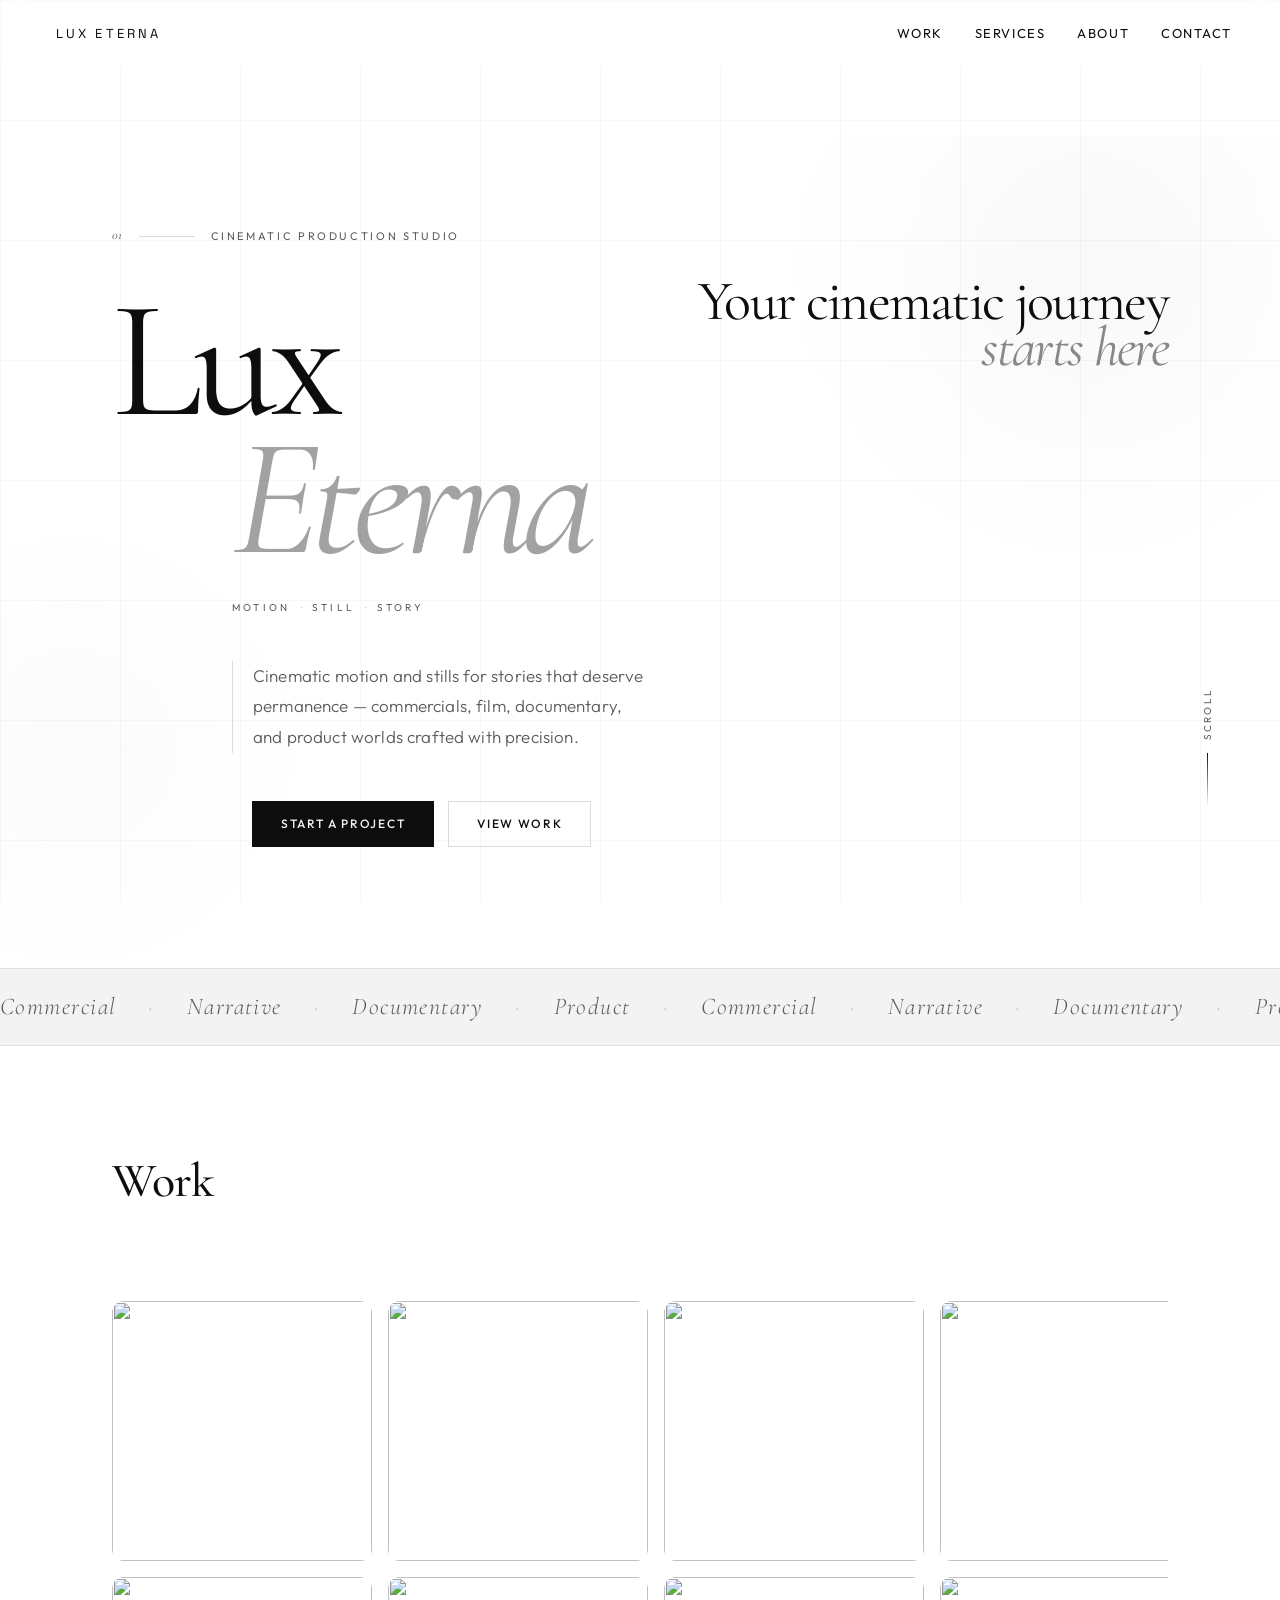
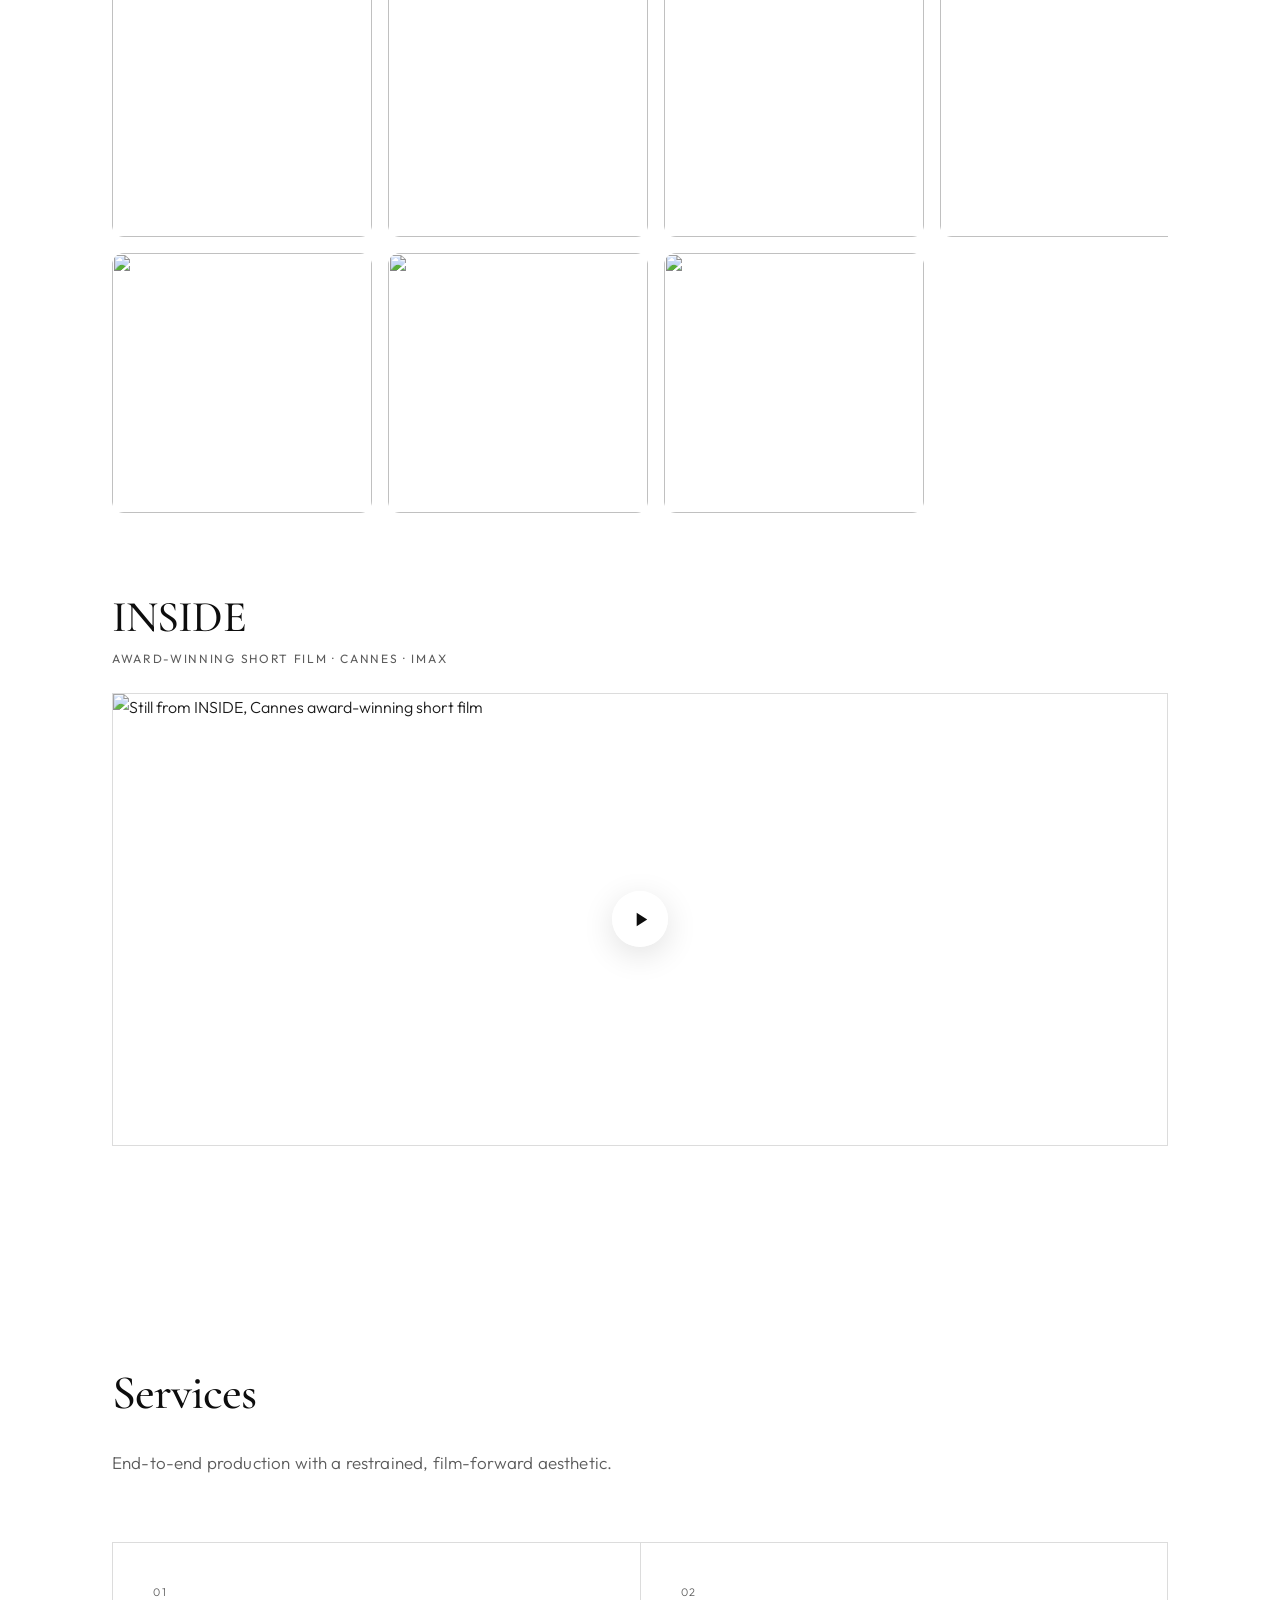
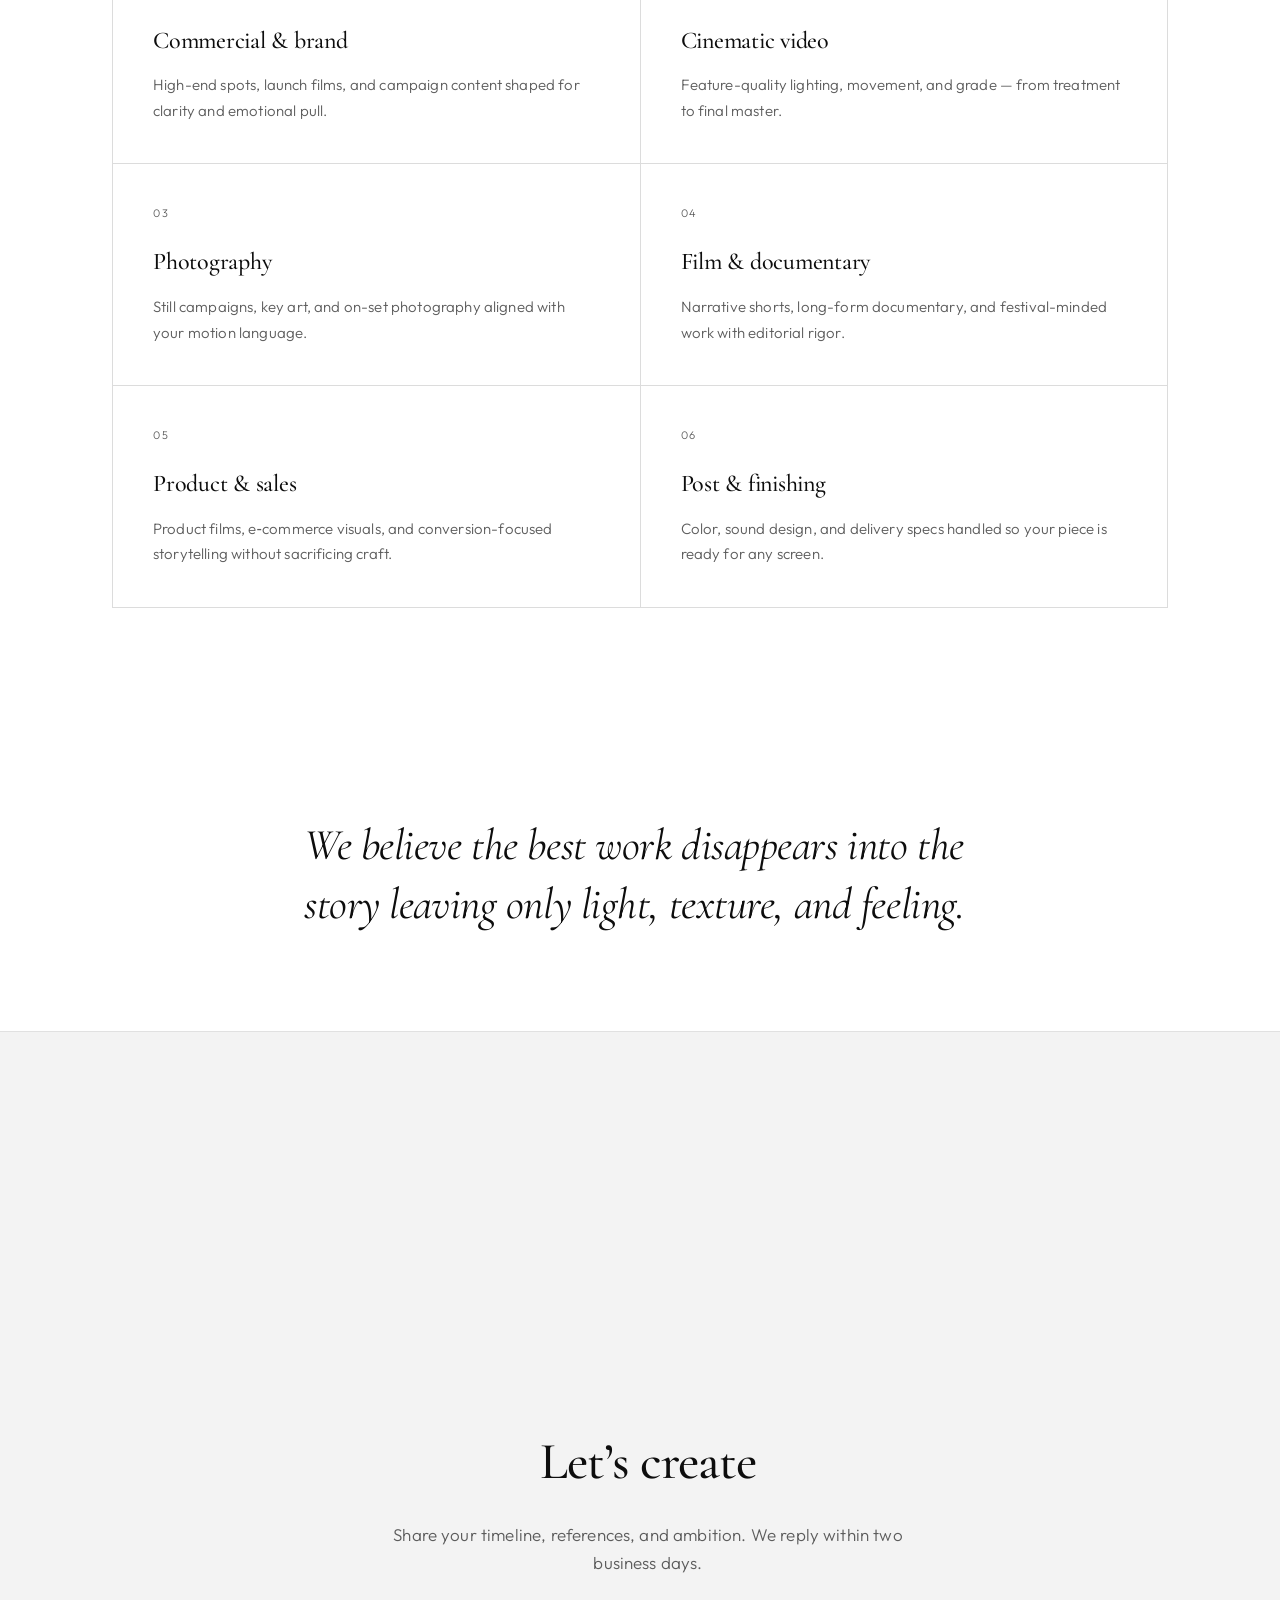
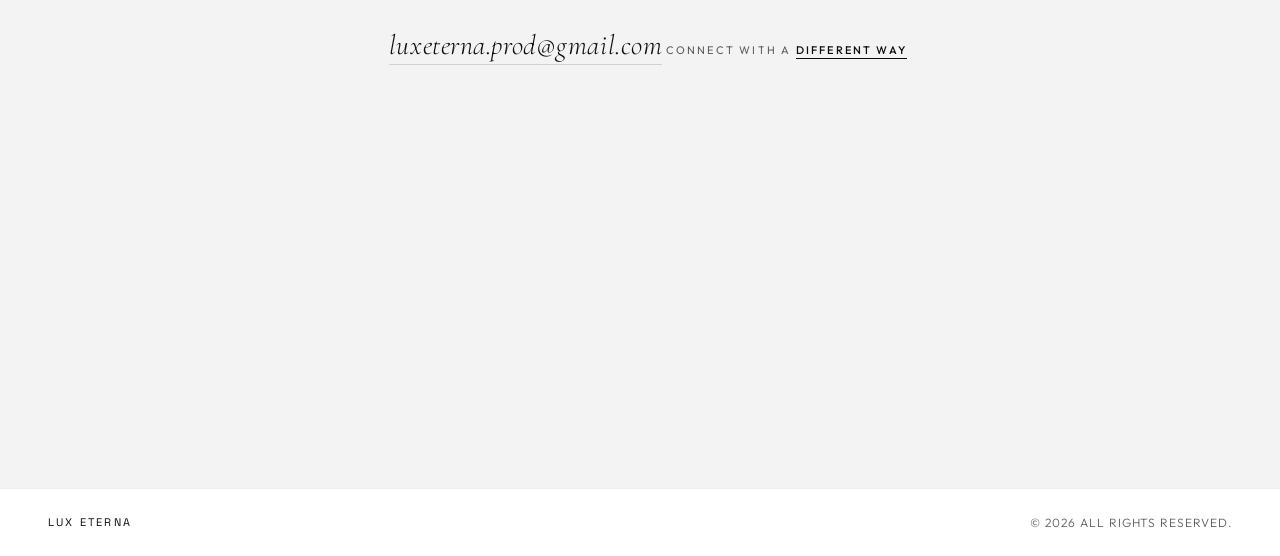
==== index.html @ f6c76238 "Update gallery: added horizontal slider, include all local stills, autoscroll and lightbox; update I" ====
<!DOCTYPE html>
<html lang="en">
  <head>
    <meta charset="UTF-8" />
    <meta name="viewport" content="width=device-width, initial-scale=1.0" />
    <title>Lux Eterna — Cinematic Production</title>
    <meta
      name="description"
      content="Lux Eterna — professional cinematic video and photography for commercials, film, documentary, and brands."
    />
    <!-- Favicon and social preview -->
    <link rel="icon" href="./assets/favicon-LE.png" type="image/png" />
    <link rel="apple-touch-icon" href="./assets/favicon-LE.png" />
    <meta property="og:image" content="https://luxeternastudio.com/assets/og-share.png" />
    <meta name="twitter:card" content="summary_large_image" />
    <meta name="twitter:image" content="https://luxeternastudio.com/assets/og-share.png" />
    <link rel="preconnect" href="https://fonts.googleapis.com" />
    <link rel="preconnect" href="https://fonts.gstatic.com" crossorigin />
    <link
      href="https://fonts.googleapis.com/css2?family=Cormorant+Garamond:ital,wght@0,400;0,500;0,600;1,400&family=Outfit:wght@300;400;500&family=Space+Grotesk:wght@300;400;500&display=swap"
      rel="stylesheet"
    />
    <link rel="stylesheet" href="styles.css" />
  </head>
  <body>
    <div class="bg-grid"></div>
    <header class="site-header">
      <a href="index.html" class="logo">Lux Eterna</a>
      <nav class="nav" aria-label="Primary">
        <a href="#work">Work</a>
        <a href="#services">Services</a>
        <a href="about.html">About</a>
        <a href="contact.html">Contact</a>
      </nav>
      <button
        type="button"
        class="nav-toggle"
        aria-expanded="false"
        aria-controls="mobile-nav"
        aria-label="Open menu"
      >
        <span></span>
        <span></span>
      </button>
    </header>

    <div class="mobile-nav" id="mobile-nav" hidden>
      <a href="#work">Work</a>
      <a href="#services">Services</a>
      <a href="contact.html">Contact</a>
    </div>

    <main>
      <section class="hero">
        <div class="hero-bg" aria-hidden="true">
          <div class="hero-glow hero-glow--one"></div>
          <div class="hero-glow hero-glow--two"></div>
          <div class="hero-grid"></div>
        </div>

        <div class="hero-inner">
          <div class="hero-meta reveal">
            <span class="hero-index" aria-hidden="true">01</span>
            <span class="hero-eyebrow-line" aria-hidden="true"></span>
            <p class="hero-eyebrow">Cinematic production studio</p>
          </div>

          <h1 class="hero-title reveal reveal-delay-1">
            <span class="hero-title-line">Lux</span>
            <span class="hero-title-line hero-title-accent">Eterna</span>
          </h1>

          <div class="hero-subtitle reveal reveal-delay-1" aria-hidden="true">
            <span class="hero-sub-line">Your cinematic journey</span>
            <span class="hero-sub-line hero-sub-accent">starts here</span>
          </div>

          <p class="hero-tagline reveal reveal-delay-2" aria-hidden="true">
            <span>Motion</span>
            <span class="hero-tagline-dot">·</span>
            <span>Still</span>
            <span class="hero-tagline-dot">·</span>
            <span>Story</span>
          </p>

          <p class="hero-lede reveal reveal-delay-2">
            Cinematic motion and stills for stories that deserve permanence —
            commercials, film, documentary, and product worlds crafted with
            precision.
          </p>

          <div class="hero-actions reveal reveal-delay-3">
            <a href="#contact" class="btn btn-primary">Start a project</a>
            <a href="#work" class="btn btn-ghost">View work</a>
          </div>

          <a href="#work" class="hero-scroll reveal reveal-delay-3" aria-label="Scroll to work">
            <span class="hero-scroll-text">Scroll</span>
            <span class="hero-scroll-line" aria-hidden="true"></span>
          </a>
        </div>
      </section>

      <section class="marquee" aria-hidden="true">
        <div class="marquee-inner">
          <span>Commercial</span>
          <span class="dot">·</span>
          <span>Narrative</span>
          <span class="dot">·</span>
          <span>Documentary</span>
          <span class="dot">·</span>
          <span>Product</span>
          <span class="dot">·</span>
          <span>Commercial</span>
          <span class="dot">·</span>
          <span>Narrative</span>
          <span class="dot">·</span>
          <span>Documentary</span>
          <span class="dot">·</span>
          <span>Product</span>
        </div>
      </section>

      <section class="work" id="work" aria-labelledby="work-heading">
        <div class="work-inner">
          <header class="section-head reveal">
            <h2 id="work-heading">Work</h2>
          </header>

          <!-- Horizontal slider: split images into two distinct panels and add click-to-enlarge modal -->
          <style>
            /* Slider window (horizontal scroll + snap) */
            .slider-window {
              overflow-x: auto;
              overflow-y: hidden;
              -webkit-overflow-scrolling: touch;
              display: flex;
              gap: 32px;
              padding: 32px 16px;
              scroll-snap-type: x mandatory;
            }
            .slider-window::-webkit-scrollbar { height: 10px; display: none; }

            /* Individual slide (holds a full collage grid) */
            .slide {
              flex: 0 0 85vw;
              min-width: 85vw;
              scroll-snap-align: start;
              background: transparent;
            }
            @media (min-width: 600px) { .slide { min-width: 600px; } }
            @media (min-width: 1024px) { .slide { min-width: 800px; } }

            /* Work grid inside each slide */
            .work-grid {
              display: grid;
              grid-template-columns: repeat(2, 1fr);
              gap: 16px;
              width: 100%;
            }
            @media (min-width: 640px) { .work-grid { grid-template-columns: repeat(3, 1fr); } }
            @media (min-width: 1024px) { .work-grid { grid-template-columns: repeat(4, 1fr); } }
            .work-grid .tile { overflow: hidden; border-radius: 12px; height: 200px; }
            @media (min-width: 640px) { .work-grid .tile { height: 220px; } }
            @media (min-width: 1024px) { .work-grid .tile { height: 260px; } }
            .work-grid img { width: 100%; height: 100%; object-fit: cover; display: block; cursor: zoom-in; transition: opacity 160ms ease; }
            .work-grid img.enlargeable { cursor: pointer; }
            .work-grid .panorama { grid-column: 1 / -1; height: 320px; }
            @media (min-width: 1024px) { .work-grid .panorama { height: 420px; } }

            /* Modal styles */
            .image-modal { position: fixed; inset: 0; display: none; align-items: center; justify-content: center; background: rgba(0,0,0,0.8); z-index: 9999; padding: 24px; }
            .image-modal.open { display: flex; }
            .image-modal .modal-inner { position: relative; max-width: 1024px; max-height: 90vh; }
            .image-modal img { max-width: 100%; max-height: 85vh; border-radius: 10px; object-fit: contain; display: block; }
            .image-modal .close-btn { position: absolute; top: 8px; right: 8px; background: rgba(0,0,0,0.6); color: #fff; width: 40px; height: 40px; border-radius: 999px; display: flex; align-items: center; justify-content: center; font-size: 20px; border: none; cursor: pointer; }
          </style>

          <section aria-labelledby="work-heading" style="padding:0 0 48px 0;">
            <div style="width:100%;overflow:hidden;">
              <div class="slider-window" role="list">
                <!-- Slide 1: images index 0-3 -->
                <div class="slide" role="group" aria-label="Gallery panel 1">
                  <div class="work-grid" role="list">
                    <div class="tile" role="listitem"><img data-src="./images/stills/A7305995.jpg" src="./images/stills/A7305995.jpg" alt="Portrait" class="enlargeable" /></div>
                    <div class="tile" role="listitem"><img data-src="./images/stills/A7306150.jpg" src="./images/stills/A7306150.jpg" alt="Wave" class="enlargeable" /></div>
                    <div class="tile" role="listitem"><img data-src="./images/stills/A7306302.jpg" src="./images/stills/A7306302.jpg" alt="Ocean wide" class="enlargeable" /></div>
                    <div class="tile" role="listitem"><img data-src="./images/stills/A7308436.jpg" src="./images/stills/A7308436.jpg" alt="Texture" class="enlargeable" /></div>
                  </div>
                </div>

                <!-- Slide 2: images index 4-8 -->
                <div class="slide" role="group" aria-label="Gallery panel 2">
                  <div class="work-grid" role="list">
                    <div class="tile" role="listitem"><img data-src="./images/stills/A7308480.jpg" src="./images/stills/A7308480.jpg" alt="Wedding vert 1" class="enlargeable" /></div>
                    <div class="tile" role="listitem"><img data-src="./images/stills/A7400844.jpg" src="./images/stills/A7400844.jpg" alt="Wedding vert 2" class="enlargeable" /></div>
                    <div class="tile" role="listitem"><img data-src="./images/stills/A7402945.jpg" src="./images/stills/A7402945.jpg" alt="Detail shot" class="enlargeable" /></div>
                    <div class="tile" role="listitem"><img data-src="./images/stills/A7404555.jpg" src="./images/stills/A7404555.jpg" alt="Couple on stairs" class="enlargeable" /></div>

                    <div class="panorama" role="listitem"><img data-src="./images/stills/A7404572.jpg" src="./images/stills/A7404572.jpg" alt="Panorama" class="enlargeable" /></div>
                  </div>
                </div>
              </div>
            </div>
          </section>

          <!-- Image lightbox modal (vanilla JS) -->
          <div id="image-modal" class="image-modal" aria-hidden="true">
            <div class="modal-inner" role="document">
              <button class="close-btn" aria-label="Close image" id="image-modal-close">✕</button>
              <img id="image-modal-img" src="" alt="Enlarged view" />
            </div>
          </div>

          <script>
            (function () {
              const modal = document.getElementById('image-modal');
              const modalImg = document.getElementById('image-modal-img');
              const closeBtn = document.getElementById('image-modal-close');
              function openModal(src, alt) {
                modalImg.src = src;
                modalImg.alt = alt || '';
                modal.classList.add('open');
                modal.setAttribute('aria-hidden', 'false');
              }
              function closeModal() {
                modal.classList.remove('open');
                modal.setAttribute('aria-hidden', 'true');
                modalImg.src = '';
              }
              document.querySelectorAll('.work-grid img.enlargeable').forEach(img => {
                img.addEventListener('click', (e) => {
                  openModal(img.dataset.src || img.src, img.alt);
                });
                img.style.cursor = 'pointer';
                img.addEventListener('mouseenter', () => img.style.opacity = '0.92');
                img.addEventListener('mouseleave', () => img.style.opacity = '1');
              });
              closeBtn.addEventListener('click', closeModal);
              modal.addEventListener('click', (e) => {
                if (e.target === modal) closeModal();
              });
              document.addEventListener('keydown', (e) => {
                if (e.key === 'Escape' && modal.classList.contains('open')) closeModal();
              });
            })();
          </script>

          <div class="work-solo reveal">
            <div class="work-solo-head">
              <h3 class="work-solo-title">INSIDE</h3>
              <p class="work-solo-tag">Award-winning short film · Cannes · IMAX</p>
            </div>
            <div
              class="work-inline-video work-card work-card--solo"
              data-youtube-id="2YVoaMVnHuo"
              data-youtube-start="1"
            >
              <div class="work-video-stage">
              <button
                type="button"
                class="work-video-poster"
                aria-label="Play INSIDE — Cannes award-winning short film"
              >
                <div class="work-thumb work-thumb--cinematic work-thumb--video">
                  <img
                    src="https://img.youtube.com/vi/2YVoaMVnHuo/maxresdefault.jpg"
                    alt="Still from INSIDE, Cannes award-winning short film"
                    width="1280"
                    height="720"
                    loading="lazy"
                  />
                  <span class="work-play" aria-hidden="true"></span>
                </div>
              </button>
              <div class="work-video-embed" hidden>
                <iframe
                  title="INSIDE — Cannes award-winning short film"
                  width="1280"
                  height="720"
                  allow="accelerometer; autoplay; clipboard-write; encrypted-media; gyroscope; picture-in-picture; web-share; fullscreen"
                  allowfullscreen
                ></iframe>
              </div>
              <button type="button" class="work-unmute" hidden aria-label="Enable sound">Enable sound</button>
              </div>
            </div>
            <!-- fallback link removed per request -->
          </div>
        </div>
      </section>

      <section class="services" id="services">
        <div class="section-head reveal">
          <h2>Services</h2>
          <p class="section-sub">
            End-to-end production with a restrained, film-forward aesthetic.
          </p>
        </div>
        <ul class="service-grid">
          <li class="service-card reveal">
            <span class="service-num">01</span>
            <h3>Commercial &amp; brand</h3>
            <p>
              High-end spots, launch films, and campaign content shaped for
              clarity and emotional pull.
            </p>
          </li>
          <li class="service-card reveal">
            <span class="service-num">02</span>
            <h3>Cinematic video</h3>
            <p>
              Feature-quality lighting, movement, and grade — from treatment to
              final master.
            </p>
          </li>
          <li class="service-card reveal">
            <span class="service-num">03</span>
            <h3>Photography</h3>
            <p>
              Still campaigns, key art, and on-set photography aligned with
              your motion language.
            </p>
          </li>
          <li class="service-card reveal">
            <span class="service-num">04</span>
            <h3>Film &amp; documentary</h3>
            <p>
              Narrative shorts, long-form documentary, and festival-minded work
              with editorial rigor.
            </p>
          </li>
          <li class="service-card reveal">
            <span class="service-num">05</span>
            <h3>Product &amp; sales</h3>
            <p>
              Product films, e‑commerce visuals, and conversion-focused
              storytelling without sacrificing craft.
            </p>
          </li>
          <li class="service-card reveal">
            <span class="service-num">06</span>
            <h3>Post &amp; finishing</h3>
            <p>
              Color, sound design, and delivery specs handled so your piece is
              ready for any screen.
            </p>
          </li>
        </ul>
      </section>

      <section class="statement reveal">
        <blockquote>
          <p>
            We believe the best work disappears into the story leaving only
            light, texture, and feeling.
          </p>
        </blockquote>
      </section>

      <section class="contact" id="contact">
        <div class="contact-hero hero">
          <div class="hero-bg" aria-hidden="true">
            <div class="hero-glow hero-glow--one"></div>
            <div class="hero-glow hero-glow--two"></div>
            <div class="hero-grid hero-grid--visible"></div>
          </div>
          <div class="contact-inner hero-inner reveal">
            <h2>Let’s create</h2>
            <p class="contact-copy">
              Share your timeline, references, and ambition. We reply within two
              business days.
            </p>
            <a href="mailto:luxeterna.prod@gmail.com" class="contact-email"
              >luxeterna.prod@gmail.com</a
            >
            <a href="contact.html" class="contact-alt">
              Connect with a <span class="contact-alt-highlight">different way</span>
            </a>
          </div>
        </div>
      </section>
    </main>

    <footer class="site-footer">
      <span class="footer-logo">Lux Eterna</span>
      <span class="footer-meta">© <span id="year"></span> All rights reserved.</span>
    </footer>

    <!-- Stills modal -->
    <div id="stills-modal" class="stills-modal" hidden role="dialog" aria-modal="true" aria-labelledby="stills-modal-title">
      <div class="stills-modal-backdrop" data-action="close"></div>
      <div class="stills-modal-content" role="document">
        <button class="stills-modal-close" aria-label="Close photo" data-action="close">&times;</button>
        <img id="stills-modal-img" src="" alt="" />
      </div>
    </div>

    <!-- Service detail modal -->
    <div id="service-modal" class="service-modal" hidden role="dialog" aria-modal="true" aria-labelledby="service-modal-title">
      <div class="service-modal-backdrop" data-action="close"></div>
      <div class="service-modal-content" role="document">
        <button class="service-modal-close" aria-label="Close" data-action="close">&times;</button>
        <header class="service-modal-head">
          <h3 id="service-modal-title"></h3>
        </header>
        <div id="service-modal-body" class="service-modal-body"></div>
      </div>
    </div>

    <script>
      // Build slides dynamically from existing work-grid images and autoscroll
      (function () {
        const slider = document.querySelector('.slider-window');
        if (!slider) return;

        // Use explicit image list from local folder (images/stills/)
        const images = [
          './images/stills/A7305995.jpg',
          './images/stills/A7306150.jpg',
          './images/stills/A7306302.jpg',
          './images/stills/A7308436.jpg',
          './images/stills/A7308480.jpg',
          './images/stills/A7400844.jpg',
          './images/stills/A7402945.jpg',
          './images/stills/A7404555.jpg',
          './images/stills/A7404572.jpg',
          './images/stills/A7404576.jpg',
          './images/stills/A7404643.jpg',
          './images/stills/A7404884.jpg',
          './images/stills/A7405069.jpg',
          './images/stills/A7405076.jpg',
          './images/stills/A7405223.jpg',
          './images/stills/A7405408.jpg',
          './images/stills/A7405533.jpg',
          './images/stills/A7405583.jpg',
          './images/stills/A7405601.jpg',
          './images/stills/A7405615.jpg',
          './images/stills/A7405629.jpg',
          './images/stills/A7405640.jpg',
          './images/stills/A7405684.jpg',
          './images/stills/A7405712.jpg',
          './images/stills/A7405717.jpg',
          './images/stills/A7406091.jpg',
          './images/stills/A7406212.jpg',
          './images/stills/A7406301.jpg',
          './images/stills/A7406696.jpg',
          './images/stills/A7407056.jpg',
          './images/stills/A7407113.jpg',
          './images/stills/A7407139.jpg',
          './images/stills/A7407153.jpg',
          './images/stills/A7407167.jpg',
          './images/stills/A7409413.jpg',
          './images/stills/A7V02106.jpg',
          './images/stills/A7V02121.jpg',
          './images/stills/A7V02125.jpg',
          './images/stills/A7V02136.jpg',
          './images/stills/A7V02192.jpg',
          './images/stills/A7V04088.jpg',
          './images/stills/A7V04367.jpg',
          './images/stills/A7V05084.jpg'
        ];
        if (images.length === 0) return;

        // Decide slides count (target ~6 items per slide, adjust to distribute evenly)
        let per = 6;
        let slidesCount = Math.max(1, Math.min(4, Math.ceil(images.length / per)));
        // Rebalance if last slide would be very small
        while (slidesCount > 1 && images.length / slidesCount < 3) slidesCount--;

        const base = Math.floor(images.length / slidesCount);
        let rem = images.length % slidesCount;
        let idx = 0;

        slider.innerHTML = '';

        for (let s = 0; s < slidesCount; s++) {
          const size = base + (rem > 0 ? 1 : 0);
          if (rem > 0) rem--;
          const slide = document.createElement('div');
          slide.className = 'slide';
          slide.setAttribute('role', 'group');
          slide.setAttribute('aria-label', `Gallery panel ${s + 1}`);

          const grid = document.createElement('div');
          grid.className = 'work-grid';
          grid.setAttribute('role', 'list');

          for (let i = 0; i < size && idx < images.length; i++, idx++) {
            const tile = document.createElement('div');
            tile.className = 'tile';
            tile.setAttribute('role', 'listitem');
            const img = document.createElement('img');
            img.src = images[idx];
            img.dataset.src = images[idx];
            img.alt = '';
            img.className = 'enlargeable';
            tile.appendChild(img);
            grid.appendChild(tile);
          }

          // If this slide has fewer items than a full grid, fill remaining tiles with repeats (to avoid empty gaps)
          const expected = Math.max(4, base + (rem > 0 ? 1 : 0));
          while (grid.children.length < expected && images.length > 0) {
            const fillerSrc = images[(idx) % images.length];
            const tile = document.createElement('div');
            tile.className = 'tile';
            tile.innerHTML = `<img src="${fillerSrc}" data-src="${fillerSrc}" alt="" class="enlargeable">`;
            grid.appendChild(tile);
            idx++;
          }

          slide.appendChild(grid);
          slider.appendChild(slide);
        }

        // Rewire modal behavior for newly created images
        const modal = document.getElementById('image-modal');
        const modalImg = document.getElementById('image-modal-img');
        const closeBtn = document.getElementById('image-modal-close');
        function openModal(src, alt) {
          modalImg.src = src;
          modalImg.alt = alt || '';
          modal.classList.add('open');
          modal.setAttribute('aria-hidden', 'false');
        }
        function closeModal() {
          modal.classList.remove('open');
          modal.setAttribute('aria-hidden', 'true');
          modalImg.src = '';
        }

        slider.querySelectorAll('img.enlargeable').forEach(img => {
          img.addEventListener('click', () => openModal(img.dataset.src || img.src, img.alt));
          img.style.cursor = 'pointer';
          img.addEventListener('mouseenter', () => img.style.opacity = '0.92');
          img.addEventListener('mouseleave', () => img.style.opacity = '1');
        });
        closeBtn.addEventListener('click', closeModal);
        modal.addEventListener('click', (e) => { if (e.target === modal) closeModal(); });
        document.addEventListener('keydown', (e) => { if (e.key === 'Escape' && modal.classList.contains('open')) closeModal(); });

        // Autoscroll logic
        let autoId = null;
        let isInteracting = false;
        const interval = 3000;
        function startAuto() {
          if (autoId) return;
          autoId = setInterval(() => {
            if (isInteracting) return;
            const slide = slider.querySelector('.slide');
            if (!slide) return;
            const step = slider.clientWidth;
            if (slider.scrollLeft + slider.clientWidth >= slider.scrollWidth - 10) {
              slider.scrollTo({ left: 0, behavior: 'smooth' });
            } else {
              slider.scrollBy({ left: step, behavior: 'smooth' });
            }
          }, interval);
        }
        function stopAuto() {
          if (autoId) { clearInterval(autoId); autoId = null; }
        }
        slider.addEventListener('pointerdown', () => { isInteracting = true; stopAuto(); });
        slider.addEventListener('pointerup', () => { isInteracting = false; startAuto(); });
        slider.addEventListener('mouseenter', () => { isInteracting = true; stopAuto(); });
        slider.addEventListener('mouseleave', () => { isInteracting = false; startAuto(); });
        slider.addEventListener('wheel', () => { isInteracting = true; stopAuto(); setTimeout(() => { isInteracting = false; startAuto(); }, 1500); });

        startAuto();
      })();
    </script>
    <script src="script.js"></script>
  </body>
</html>
---- styles.css ----
body {
    background-color: #ffffff !important;
    margin: 0;
    padding: 0;
}

.bg-grid {
    position: fixed !important;
    top: 0 !important;
    left: 0 !important;
    width: 100vw !important;
    height: 100vh !important;
    z-index: -1 !important;
    pointer-events: none !important;
    background-size: 120px 120px !important;
    background-image: 
        linear-gradient(to right, rgba(0, 0, 0, 0.03) 1px, transparent 1px),
        linear-gradient(to bottom, rgba(0, 0, 0, 0.03) 1px, transparent 1px) !important;
    /* fade grid to fully transparent toward the corners */
    -webkit-mask-image: radial-gradient(ellipse at center, rgba(0,0,0,1) 55%, rgba(0,0,0,0) 100%) !important;
    mask-image: radial-gradient(ellipse at center, rgba(0,0,0,1) 55%, rgba(0,0,0,0) 100%) !important;
}

/* ensure main sections and headers sit above the grid */
header, main, section, .hero, .site-header, .site-footer {
  position: relative;
  z-index: 2;
}

/* Overwrite global HTML/body to force body-level grid background (authoritative) */
html, body {
    margin: 0;
    padding: 0;
    width: 100%;
    min-height: 100vh;
    background-color: #ffffff !important;
    background-image:
        linear-gradient(to right, rgba(0, 0, 0, 0.03) 1px, transparent 1px),
        linear-gradient(to bottom, rgba(0, 0, 0, 0.03) 1px, transparent 1px) !important;
    background-size: 120px 120px !important;
    background-attachment: fixed !important;
}

/* Ensure page containers are transparent so body grid remains visible */
header, main, section, .site-header, .site-footer, .hero, .work, .services, .contact, .work-inner, .work-stills, .marquee, .service-card, .work-stills-track, .work-stills-slide, .work-thumb, .service-grid {
  background: transparent !important;
  background-color: transparent !important;
}

/* (Removed) body::after overlay to avoid fading page content; grid fading is handled on .bg-grid */

/* Lux Eterna — minimal white showcase */

:root {
  --bg: #ffffff;
  --bg-subtle: #fafafa;
  --ink: #0d0d0d;
  --ink-muted: #5c5c5c;
  --line: rgba(13, 13, 13, 0.08);
  --line-strong: rgba(13, 13, 13, 0.14);
  --font-serif: "Cormorant Garamond", Georgia, serif;
  --font-sans: "Outfit", system-ui, sans-serif;
  --font-logo: "Space Grotesk", system-ui, sans-serif;
  --ease: cubic-bezier(0.22, 1, 0.36, 1);
  --header-h: 4.25rem;
}

*,
*::before,
*::after {
  box-sizing: border-box;
}

html {
  scroll-behavior: smooth;
}

body {
  margin: 0;
  min-height: 100vh;
  background: var(--bg);
  color: var(--ink);
  font-family: var(--font-sans);
  font-weight: 300;
  font-size: 1rem;
  line-height: 1.65;
  letter-spacing: 0.01em;
  -webkit-font-smoothing: antialiased;
}

a {
  color: inherit;
  text-decoration: none;
}

a:hover {
  opacity: 0.72;
}

img {
  max-width: 100%;
  height: auto;
  display: block;
}

/* Header */

.site-header {
  position: fixed;
  top: 0;
  left: 0;
  right: 0;
  z-index: 100;
  display: flex;
  align-items: center;
  justify-content: space-between;
  height: var(--header-h);
  padding: 0 clamp(1.25rem, 4vw, 3rem);
  background: rgba(255, 255, 255, 0.72);
  backdrop-filter: blur(12px);
  -webkit-backdrop-filter: blur(12px);
  border-bottom: 1px solid transparent;
  transition: border-color 0.35s var(--ease);
}

.site-header.is-scrolled {
  border-bottom-color: var(--line);
}

.logo {
  font-family: var(--font-logo);
  font-size: 0.8125rem;
  font-weight: 400;
  letter-spacing: 0.24em;
  text-transform: uppercase;
}

.nav {
  display: flex;
  gap: 2rem;
  font-size: 0.8125rem;
  font-weight: 400;
  letter-spacing: 0.12em;
  text-transform: uppercase;
}

.nav a {
  position: relative;
}

.nav a::after {
  content: "";
  position: absolute;
  left: 0;
  bottom: -0.25rem;
  width: 100%;
  height: 1px;
  background: var(--ink);
  transform: scaleX(0);
  transform-origin: right;
  transition: transform 0.45s var(--ease);
}

.nav a:hover::after {
  transform: scaleX(1);
  transform-origin: left;
}

.nav-toggle {
  display: none;
  flex-direction: column;
  justify-content: center;
  gap: 6px;
  width: 2.5rem;
  height: 2.5rem;
  padding: 0;
  border: none;
  background: transparent;
  cursor: pointer;
}

.nav-toggle span {
  display: block;
  height: 1px;
  width: 100%;
  background: var(--ink);
  transition: transform 0.35s var(--ease), opacity 0.25s;
}

.nav-toggle[aria-expanded="true"] span:first-child {
  transform: translateY(3.5px) rotate(45deg);
}

.nav-toggle[aria-expanded="true"] span:last-child {
  transform: translateY(-3.5px) rotate(-45deg);
}

.mobile-nav {
  position: fixed;
  top: var(--header-h);
  left: 0;
  right: 0;
  z-index: 99;
  display: flex;
  flex-direction: column;
  gap: 0;
  padding: 1.5rem clamp(1.25rem, 4vw, 3rem) 2rem;
  background: var(--bg);
  border-bottom: 1px solid var(--line);
  font-size: 0.8125rem;
  font-weight: 400;
  letter-spacing: 0.14em;
  text-transform: uppercase;
}

.mobile-nav[hidden] {
  display: none;
}

.mobile-nav:not([hidden]) {
  display: flex;
}

.mobile-nav a {
  padding: 1rem 0;
  border-bottom: 1px solid var(--line);
}

.mobile-nav a:last-child {
  border-bottom: none;
}

@media (max-width: 720px) {
  .nav {
    display: none;
  }

  .nav-toggle {
    display: flex;
  }
}

/* Hero */

main {
  padding-top: var(--header-h);
}

.hero {
  position: relative;
  min-height: calc(100vh - var(--header-h));
  display: flex;
  align-items: center;
  overflow: hidden;
  padding: clamp(3rem, 8vw, 5rem) clamp(1.25rem, 4vw, 3rem)
    clamp(5rem, 12vw, 7rem);
}

.hero-inner {
  position: relative;
}

.hero-strapline {
  position: absolute;
  right: clamp(1rem, 4vw, 3rem);
  top: clamp(2.25rem, 6vw, 3rem);
  color: var(--ink-muted);
  font-weight: 800;
  font-style: italic;
  font-family: var(--font-serif);
  font-size: clamp(1.75rem, 6.5vw, 3.25rem);
  line-height: 1;
  opacity: 0.95;
  text-align: right;
  letter-spacing: -0.02em;
  text-transform: none;
  -webkit-font-smoothing: antialiased;
}

@media (max-width: 880px) {
  .hero-strapline {
    position: static;
    margin-top: 0.5rem;
    text-align: left;
    font-size: clamp(1rem, 2.6vw, 1.25rem);
    font-style: italic;
    font-weight: 700;
  }
}

/* Hero subtitle (second title) that matches hero title design */
.hero-subtitle {
  position: absolute;
  right: clamp(1.25rem, 4vw, 3rem);
  top: clamp(2.5rem, 6vw, 3.25rem);
  text-align: right;
  display: block;
  z-index: 2;
  padding-left: 0;
}

.hero-sub-line {
  display: block;
  font-family: var(--font-serif);
  font-weight: 400;
  line-height: 0.88;
  letter-spacing: -0.03em;
}

.hero-subtitle .hero-sub-line {
  font-size: clamp(1.6rem, 5.2vw, 3.5rem);
}

.hero-sub-accent {
  margin-top: -0.06em;
  font-style: italic;
  color: var(--ink);
  opacity: 0.48;
  font-weight: 400;
}

@media (max-width: 880px) {
  .hero-subtitle {
    position: static;
    margin-top: 0.5rem;
    text-align: left;
  }
  .hero-subtitle .hero-sub-line {
    font-size: clamp(1rem, 3.5vw, 1.6rem);
  }
}

.hero-bg {
  position: absolute;
  inset: 0;
  pointer-events: none;
  z-index: 0;
}

.hero-glow {
  position: absolute;
  border-radius: 50%;
  filter: blur(80px);
}

/* Subtle film-like background: soft light leaks, vignette and fine texture */
.hero-bg::before {
  content: "";
  position: absolute;
  inset: 0;
  z-index: 0;
  pointer-events: none;
  background-image:
    radial-gradient(circle at 12% 22%, rgba(255,195,110,0.06) 0%, rgba(255,195,110,0.02) 8%, transparent 28%),
    radial-gradient(circle at 86% 78%, rgba(140,180,255,0.035) 0%, rgba(140,180,255,0.01) 10%, transparent 30%),
    linear-gradient(180deg, rgba(255,255,255,0.02), rgba(0,0,0,0.02));
  mix-blend-mode: overlay;
  filter: saturate(1.05) blur(1px);
  opacity: 0.95;
}

.hero-bg::after {
  content: "";
  position: absolute;
  inset: 0;
  z-index: 1;
  pointer-events: none;
  /* very fine film grain / scanlines texture */
  background-image:
    repeating-linear-gradient(0deg, rgba(0,0,0,0) 0 2px, rgba(0,0,0,0.02) 2px 3px),
    repeating-linear-gradient(90deg, rgba(255,255,255,0) 0 14px, rgba(255,255,255,0.012) 14px 15px);
  mix-blend-mode: soft-light;
  opacity: 0.14;
}

/* Vignette to draw attention toward the center */
.hero-inner::before {
  content: "";
  position: absolute;
  inset: 0;
  z-index: 0;
  pointer-events: none;
  background: radial-gradient(60% 60% at 50% 48%, transparent 0%, transparent 50%, rgba(0,0,0,0.18) 100%);
  mix-blend-mode: multiply;
  opacity: 0.9;
}

.hero-glow--one {
  top: -15%;
  right: -5%;
  width: min(55vw, 32rem);
  height: min(55vw, 32rem);
  background: radial-gradient(
    circle,
    rgba(13, 13, 13, 0.04) 0%,
    transparent 70%
  );
}

.hero-glow--two {
  bottom: 5%;
  left: -8%;
  width: min(40vw, 22rem);
  height: min(40vw, 22rem);
  background: radial-gradient(
    circle,
    rgba(13, 13, 13, 0.03) 0%,
    transparent 72%
  );
}

.hero-grid {
  position: absolute;
  inset: 0;
  /* increased visibility per request (15% more) */
  opacity: 0.67;
  background-image: linear-gradient(var(--line) 1px, transparent 1px),
    linear-gradient(90deg, var(--line) 1px, transparent 1px);
  background-size: clamp(4rem, 8vw, 6rem) clamp(4rem, 8vw, 6rem);
  mask-image: radial-gradient(
    ellipse 85% 70% at 30% 45%,
    black 0%,
    transparent 75%
  );
  -webkit-mask-image: radial-gradient(
    ellipse 85% 70% at 30% 45%,
    black 0%,
    transparent 75%
  );
}

/* More visible grid variant for pages/sections that need it */
.hero-grid--visible {
  opacity: 0.72;
  mask-image: none;
  -webkit-mask-image: none;
}

/* Contact/About specific hero grid adjustments
   For the contact "Let's create" section we want a more subtle grid with
   faded edges outward so it gently frames the content. */
.contact-hero .hero-grid {
  /* slightly reduced opacity for subtlety */
  opacity: 0.60;
  /* fade edges outward using radial mask */
  mask-image: radial-gradient(ellipse at center, rgba(0,0,0,1) 0%, rgba(0,0,0,0.85) 50%, rgba(0,0,0,0.35) 72%, transparent 100%);
  -webkit-mask-image: radial-gradient(ellipse at center, rgba(0,0,0,1) 0%, rgba(0,0,0,0.85) 50%, rgba(0,0,0,0.35) 72%, transparent 100%);
  background-size: calc(clamp(4rem, 8vw, 6rem) * 1.1) calc(clamp(4rem, 8vw, 6rem) * 1.1);
}

/* Keep the contact hero grid visually still while content scrolls independently */
.contact-hero .hero-bg {
  /* Temporarily disable the fixed grey hero-bg overlay that was obscuring content */
  display: none !important;
  background: transparent !important;
  position: static !important;
  pointer-events: none !important;
}
.contact-hero .hero-inner {
  position: relative;
  z-index: 2;
}

@media (max-width: 880px) {
  .contact-hero .hero-bg {
    position: absolute;
    top: 0;
    height: auto;
  }
}

.page-about .hero-grid {
  /* keep about page slightly stronger but still softly faded */
  opacity: 0.62;
  mask-image: radial-gradient(ellipse at center, rgba(0,0,0,1) 0%, rgba(0,0,0,0.9) 48%, rgba(0,0,0,0.45) 74%, transparent 100%);
  -webkit-mask-image: radial-gradient(ellipse at center, rgba(0,0,0,1) 0%, rgba(0,0,0,0.9) 48%, rgba(0,0,0,0.45) 74%, transparent 100%);
}

.hero-inner {
  position: relative;
  z-index: 1;
  width: 100%;
  max-width: 72rem;
  margin: 0 auto;
  padding-left: clamp(0rem, 2vw, 1rem);
}

.hero-inner::before {
  content: "";
  position: absolute;
  left: 0;
  top: 0.25rem;
  bottom: clamp(6rem, 18vh, 10rem);
  width: 1px;
  background: linear-gradient(
    180deg,
    transparent 0%,
    var(--line-strong) 18%,
    var(--line-strong) 82%,
    transparent 100%
  );
}

.hero-meta {
  display: flex;
  align-items: center;
  gap: 1rem;
  margin: 0 0 clamp(1.75rem, 4vw, 2.5rem);
  padding-left: clamp(1.25rem, 3vw, 2rem);
}

.hero-index {
  font-family: var(--font-serif);
  font-size: 0.8125rem;
  font-style: italic;
  font-weight: 400;
  color: var(--ink-muted);
  letter-spacing: 0.02em;
}

.hero-eyebrow-line {
  flex-shrink: 0;
  width: clamp(2rem, 5vw, 3.5rem);
  height: 1px;
  background: var(--line-strong);
}

.hero-eyebrow {
  margin: 0;
  font-size: 0.6875rem;
  font-weight: 400;
  letter-spacing: 0.24em;
  text-transform: uppercase;
  color: var(--ink-muted);
}

.hero-title {
  margin: 0;
  padding-left: clamp(1.25rem, 3vw, 2rem);
  font-family: var(--font-serif);
  font-weight: 400;
  font-size: clamp(4rem, 14.5vw, 10.5rem);
  line-height: 0.88;
  letter-spacing: -0.045em;
}

.hero-title-line {
  display: block;
}

.hero-title-line:first-child {
  position: relative;
  z-index: 1;
}

.hero-title-accent {
  margin-top: -0.06em;
  margin-left: clamp(2.5rem, 11vw, 7.5rem);
  font-style: italic;
  font-weight: 400;
  color: var(--ink);
  opacity: 0.38;
}

.hero-tagline {
  display: flex;
  flex-wrap: wrap;
  align-items: center;
  gap: 0.65rem;
  margin: clamp(1.25rem, 3vw, 1.75rem) 0 0;
  padding-left: clamp(3.75rem, 14vw, 9.5rem);
  font-size: 0.625rem;
  font-weight: 400;
  letter-spacing: 0.32em;
  text-transform: uppercase;
  color: var(--ink-muted);
}

.hero-tagline-dot {
  opacity: 0.35;
  letter-spacing: 0;
}

.hero-lede {
  max-width: 26rem;
  margin: clamp(2rem, 4vw, 2.75rem) 0 0;
  margin-left: clamp(3.75rem, 14vw, 9.5rem);
  padding-left: 1.25rem;
  border-left: 1px solid var(--line-strong);
  font-size: 1.0625rem;
  line-height: 1.8;
  color: var(--ink-muted);
  font-weight: 300;
}

.hero-actions {
  display: flex;
  flex-wrap: wrap;
  gap: 0.875rem;
  margin-top: clamp(2.25rem, 4vw, 3rem);
  margin-left: clamp(3.75rem, 14vw, 9.5rem);
  padding-left: 1.25rem;
}

.hero-scroll {
  position: absolute;
  right: 0;
  bottom: clamp(1.5rem, 4vw, 2.5rem);
  display: flex;
  flex-direction: column;
  align-items: center;
  gap: 0.75rem;
  color: var(--ink-muted);
  transition: color 0.35s var(--ease);
}

.hero-scroll:hover {
  opacity: 1;
  color: var(--ink);
}

.hero-scroll-text {
  font-size: 0.625rem;
  font-weight: 400;
  letter-spacing: 0.22em;
  text-transform: uppercase;
  writing-mode: vertical-rl;
  transform: rotate(180deg);
}

.hero-scroll-line {
  display: block;
  width: 1px;
  height: clamp(2.5rem, 6vh, 3.5rem);
  background: linear-gradient(
    180deg,
    var(--ink) 0%,
    transparent 100%
  );
  animation: hero-scroll-pulse 2.2s var(--ease) infinite;
}

@keyframes hero-scroll-pulse {
  0%,
  100% {
    opacity: 0.35;
    transform: scaleY(0.85);
    transform-origin: top;
  }
  50% {
    opacity: 1;
    transform: scaleY(1);
    transform-origin: top;
  }
}

@media (prefers-reduced-motion: reduce) {
  .hero-scroll-line {
    animation: none;
    opacity: 0.5;
  }
}

@media (max-width: 720px) {
  .hero-inner::before {
    display: none;
  }

  .hero-meta,
  .hero-title,
  .hero-tagline,
  .hero-lede,
  .hero-actions {
    padding-left: 0;
    margin-left: 0;
  }

  .hero-title-accent {
    margin-left: clamp(1.5rem, 12vw, 3rem);
  }

  .hero-tagline,
  .hero-lede,
  .hero-actions {
    padding-left: 0;
  }

  .hero-lede {
    max-width: none;
    margin-left: clamp(1.5rem, 12vw, 3rem);
    padding-left: 1rem;
    border-left: 1px solid var(--line-strong);
  }

  .hero-actions {
    margin-left: 0;
    padding-left: 0;
  }

  .hero-scroll {
    display: none;
  }

  .hero-title {
    font-size: clamp(3.25rem, 16vw, 5.5rem);
  }
}

.btn {
  display: inline-flex;
  align-items: center;
  justify-content: center;
  min-height: 2.875rem;
  padding: 0 1.75rem;
  font-family: var(--font-sans);
  font-size: 0.75rem;
  font-weight: 500;
  letter-spacing: 0.14em;
  text-transform: uppercase;
  border-radius: 0;
  transition: background 0.35s var(--ease), color 0.35s var(--ease),
    border-color 0.35s var(--ease);
}

.btn-primary {
  background: var(--ink);
  color: var(--bg);
  border: 1px solid var(--ink);
}

.btn-primary:hover {
  opacity: 1;
  background: var(--bg);
  color: var(--ink);
}

.btn-ghost {
  background: transparent;
  color: var(--ink);
  border: 1px solid var(--line-strong);
}

.btn-ghost:hover {
  opacity: 1;
  border-color: var(--ink);
}

/* Marquee */

.marquee {
  overflow: hidden;
  border-top: 1px solid var(--line);
  border-bottom: 1px solid var(--line);
  /* distinct non-transparent grey background for sliding words */
  background: #f3f3f3 !important;
  padding: 1.125rem 0;
}

.marquee-inner {
  display: flex;
  width: max-content;
  gap: 2rem;
  font-family: var(--font-serif);
  font-size: clamp(1.125rem, 2.5vw, 1.5rem);
  font-style: italic;
  color: var(--ink-muted);
  letter-spacing: 0.06em;
  animation: marquee 28s linear infinite;
  white-space: nowrap;
}

.marquee .dot {
  opacity: 0.35;
  font-style: normal;
}

@keyframes marquee {
  0% {
    transform: translateX(0);
  }
  100% {
    transform: translateX(-50%);
  }
}

/* Work portfolio */

.work,
.services,
.contact {
  scroll-margin-top: calc(var(--header-h) + 0.75rem);
}

.work {
  padding: clamp(3.5rem, 9vw, 6rem) clamp(1.25rem, 4vw, 3rem);
  max-width: 72rem;
  margin: 0 auto;
}

.work-inner {
  max-width: 100%;
}

.work-solo {
  max-width: 100%;
}

.work-solo-head {
  margin-bottom: clamp(1rem, 2.5vw, 1.5rem);
}

.work-solo-title {
  margin: 0 0 0.5rem;
  font-family: var(--font-serif);
  font-size: clamp(1.75rem, 4vw, 2.75rem);
  font-weight: 500;
  letter-spacing: -0.02em;
  line-height: 1.1;
}

.work-solo-tag {
  margin: 0;
  font-size: 0.75rem;
  font-weight: 400;
  letter-spacing: 0.14em;
  text-transform: uppercase;
  color: var(--ink-muted);
}

.work-inline-video.work-card--solo {
  display: block;
}

.work-video-fallback {
  margin: 1rem 0 0;
  max-width: 36rem;
  font-size: 0.8125rem;
  font-weight: 300;
  line-height: 1.55;
  color: var(--ink-muted);
}

.work-video-fallback-hint {
  opacity: 0.92;
}

.work-video-stage {
  position: relative;
  width: 100%;
  aspect-ratio: 21 / 9;
  border: 1px solid var(--line-strong);
  background: var(--ink);
  overflow: hidden;
}

.work-video-poster {
  position: absolute;
  inset: 0;
  z-index: 1;
  display: block;
  width: 100%;
  height: 100%;
  margin: 0;
  padding: 0;
  border: none;
  background: none;
  cursor: pointer;
  font: inherit;
  color: inherit;
  text-align: left;
}

.work-video-poster:focus-visible {
  outline: 2px solid var(--ink);
  outline-offset: -2px;
}

.work-video-poster .work-thumb,
.work-video-poster .work-thumb--cinematic {
  width: 100%;
  height: 100%;
  aspect-ratio: unset;
  min-height: 100%;
  border: none;
}

.work-video-embed {
  position: absolute;
  inset: 0;
  z-index: 2;
  width: 100%;
  height: 100%;
  background: var(--ink);
}

.work-video-embed[hidden] {
  display: none;
}

.work-inline-video.is-playing .work-video-poster {
  display: none !important;
  pointer-events: none;
}

.work-inline-video.is-playing .work-video-embed {
  z-index: 2;
}

.work-video-embed iframe {
  position: absolute;
  inset: 0;
  width: 100%;
  height: 100%;
  border: 0;
  display: block;
}

@media (max-width: 640px) {
  .work-video-stage {
    aspect-ratio: 16 / 10;
  }
}

.work-card--solo:hover {
  opacity: 1;
}

.work-card--solo:hover .work-thumb {
  opacity: 0.92;
  border-color: rgba(13, 13, 13, 0.22);
}

.work-thumb {
  aspect-ratio: 16 / 10;
  width: 100%;
  border: 1px solid var(--line-strong);
  background: var(--ink);
  transition: opacity 0.45s var(--ease), border-color 0.45s var(--ease);
}

.work-thumb--cinematic {
  aspect-ratio: 21 / 9;
}

.work-thumb--video {
  position: relative;
  overflow: hidden;
  padding: 0;
}

.work-thumb--video img {
  width: 100%;
  height: 100%;
  object-fit: cover;
  display: block;
  transition: transform 0.6s var(--ease);
}

.work-card--solo:hover .work-thumb--video img {
  transform: scale(1.03);
}

.work-play {
  position: absolute;
  inset: 0;
  display: flex;
  align-items: center;
  justify-content: center;
  background: rgba(255, 255, 255, 0.06);
  transition: background 0.45s var(--ease);
  pointer-events: none;
}

.work-play::after {
  content: "";
  width: 3.5rem;
  height: 3.5rem;
  border: 1px solid rgba(255, 255, 255, 0.85);
  border-radius: 50%;
  background: rgba(255, 255, 255, 0.92)
    url("data:image/svg+xml,%3Csvg xmlns='http://www.w3.org/2000/svg' viewBox='0 0 24 24' fill='%230d0d0d'%3E%3Cpath d='M8 5v14l11-7z'/%3E%3C/svg%3E")
    center / 42% no-repeat;
  box-shadow: 0 0.5rem 2rem rgba(0, 0, 0, 0.12);
  transition: transform 0.45s var(--ease);
}

.work-card--solo:hover .work-play {
  background: rgba(255, 255, 255, 0.1);
}

.work-card--solo:hover .work-play::after {
  transform: scale(1.06);
}

/* Stills: horizontal scroll + snap */

.work-stills {
  margin-top: clamp(3rem, 8vw, 5rem);
  padding-top: clamp(2rem, 5vw, 3rem);
  border-top: 1px solid var(--line-strong);
  position: relative;
}

.work-stills-header {
  display: flex;
  align-items: flex-end;
  justify-content: space-between;
  gap: 1rem;
  margin-bottom: 1.25rem;
}

.work-stills-title {
  /* visually hidden but remains in DOM for accessibility */
  position: absolute !important;
  left: -9999px !important;
  width: 1px !important;
  height: 1px !important;
  overflow: hidden !important;
  clip: rect(1px, 1px, 1px, 1px) !important;
  white-space: nowrap !important;
}

.work-stills-nav {
  display: none;
  flex-shrink: 0;
  gap: 0.5rem;
  /* keep in DOM but position handled per-button */
}

.work-stills.has-slides .work-stills-nav {
  display: block;
}

.work-stills-btn {
  /* Ultra-minimal arrow buttons positioned further outside the scroller */
  position: absolute;
  top: 50%;
  transform: translateY(-50%);
  display: inline-flex;
  align-items: center;
  justify-content: center;
  padding: 0;
  width: auto;
  height: auto;
  border: none;
  background: transparent;
  color: var(--ink);
  font-size: clamp(0.9rem, 2.2vw, 1.4rem);
  line-height: 1;
  cursor: pointer;
  opacity: 0.65;
  transition: opacity 0.16s var(--ease), transform 0.16s var(--ease);
  -webkit-appearance: none;
}

.work-stills-btn:hover {
  opacity: 1;
  transform: translateY(-50%);
}

.work-stills-btn:focus-visible {
  outline: 2px solid var(--ink);
  outline-offset: 6px;
}

/* Position prev/next further outside the container edges for minimal look */
.work-stills-btn--prev {
  left: calc(-1 * clamp(3rem, 8vw, 5rem));
}
.work-stills-btn--next {
  right: calc(-1 * clamp(3rem, 8vw, 5rem));
}

/* Fade overlays at scroller edges to hide incoming/leaving slides */
.work-stills {
  /* fade overlays live on the container so they remain fixed while slides scroll */
  position: relative;
}
.work-stills::before,
.work-stills::after {
  /* remove faded edge overlays so stills container shows full images */
  display: none !important;
  content: none !important;
  position: static !important;
  width: auto !important;
  height: auto !important;
  background: transparent !important;
  pointer-events: none !important;
  z-index: 0 !important;
}

/* ensure arrow buttons float above the fade overlays */
.work-stills-btn { z-index: 5; }

.work-stills-scroller {
  overflow-x: auto;
  overflow-y: hidden;
  scroll-snap-type: x mandatory;
  scroll-behavior: smooth;
  -webkit-overflow-scrolling: touch;
  scrollbar-width: thin;
  outline: none;
}

/* Mobile: stack stills vertically for cleaner portfolio layout */
@media (max-width: 768px) {
  .work-stills-scroller {
    overflow-x: hidden;
    overflow-y: visible;
    scroll-snap-type: none;
    padding: 0;
  }

  .work-stills-track {
    display: block;
    width: 100%;
    gap: 0;
    padding-bottom: 0;
  }

  .work-stills-slide {
    width: 100%;
    max-width: 100%;
    margin: 0 0 1rem 0;
    scroll-snap-align: none;
    scroll-snap-stop: none;
    height: auto;
  }

  .work-stills-slide img {
    width: 100%;
    height: auto;
    object-fit: cover;
    border: 1px solid var(--line-strong);
  }

  /* Show captions on mobile underneath each image for readability */
  .work-stills-caption {
    position: static !important;
    display: block !important;
    background: transparent !important;
    color: var(--ink) !important;
    padding: 0.5rem 0 0 0 !important;
    font-size: 0.9rem !important;
    opacity: 1 !important;
    transform: none !important;
    pointer-events: auto;
    text-align: left;
  }

  /* Adjust fades so they don't obscure stacked layout */
  .work-stills::before,
  .work-stills::after {
    display: none;
  }

  /* Reposition arrow buttons to sit inside edges on mobile */
  .work-stills-btn--prev {
    left: 0.5rem;
  }
  .work-stills-btn--next {
    right: 0.5rem;
  }
}

.work-stills-scroller:focus-visible {
  box-shadow: 0 0 0 2px var(--ink);
}

.work-stills-track {
  display: flex;
  gap: clamp(0.75rem, 2vw, 1.25rem);
  padding-bottom: 0.5rem;
  width: max-content;
  min-height: 0;
  align-items: stretch;
  /* fixed visual height for the collage feel */
  height: min(44vh, 36rem);
}

.work-stills-slide {
  flex: 0 0 auto;
  width: auto;
  /* let slides size by content while keeping uniform height */
  height: 100%;
  margin: 0;
  scroll-snap-align: start;
  scroll-snap-stop: always;
}

.work-stills-slide img {
  display: block;
  width: auto;
  height: 100%;
  object-fit: cover;
  border: 1px solid var(--line-strong);
  background: var(--bg-subtle);
}

/* Netflix-style title overlay */
.work-stills-slide {
  position: relative;
  overflow: hidden;
}

.work-stills-caption {
  position: absolute;
  left: 1rem;
  bottom: 1rem;
  color: #fff;
  background: linear-gradient(180deg, rgba(0,0,0,0) 0%, rgba(0,0,0,0.6) 100%);
  padding: 0.5rem 0.75rem;
  font-weight: 600;
  font-size: 1.125rem;
  border-radius: 6px;
  transform: translateY(12px);
  opacity: 0;
  transition: transform 0.45s var(--ease), opacity 0.45s var(--ease);
  pointer-events: none;
}

.work-stills-slide.is-active .work-stills-caption {
  transform: translateY(0);
  opacity: 1;
}

/* Auto-slide pause on hover/focus */
.work-stills-scroller:hover,
.work-stills-scroller:focus-within {
  --stills-autoplay-paused: 1;
}

/* Hide still filenames from visual UI but keep accessible alt text */
.work-stills-caption {
  display: none !important;
}

/* Modal styles for photo viewer */
.stills-modal {
  position: fixed;
  inset: 0;
  display: flex;
  align-items: center;
  justify-content: center;
  z-index: 9999;
}
.stills-modal[hidden] {
  display: none;
}
.stills-modal-backdrop {
  position: absolute;
  inset: 0;
  background: rgba(0,0,0,0.6);
  backdrop-filter: blur(4px);
}
.stills-modal-content {
  position: relative;
  max-width: min(92vw, 1600px);
  max-height: 92vh;
  padding: 1rem;
  box-sizing: border-box;
  z-index: 2;
}
.stills-modal-content img {
  display: block;
  max-width: 100%;
  max-height: 80vh;
  width: auto;
  height: auto;
  object-fit: contain;
  border: 1px solid rgba(255,255,255,0.08);
  background: #000;
}
.stills-modal-close {
  position: absolute;
  top: 0.25rem;
  right: 0.25rem;
  background: rgba(0,0,0,0.6);
  color: #fff;
  border: none;
  font-size: 1.5rem;
  line-height: 1;
  padding: 0.25rem 0.5rem;
  border-radius: 6px;
  cursor: pointer;
  z-index: 3;
}
.stills-modal-close:focus {
  outline: 2px solid var(--ink);
}

/* Bigger, more stylish hero strapline */
.hero-strapline {
  position: absolute;
  right: clamp(1rem, 4vw, 3rem);
  top: clamp(2.25rem, 6vw, 3rem);
  color: var(--ink);
  font-weight: 600;
  font-size: clamp(1.25rem, 3.2vw, 2rem);
  letter-spacing: -0.02em;
  text-shadow: 0 6px 18px rgba(0,0,0,0.28);
  opacity: 0.98;
  text-align: right;
  font-family: var(--font-serif);
}

@media (max-width: 880px) {
  .hero-strapline {
    position: static;
    margin-top: 0.5rem;
    text-align: left;
    font-size: 1rem;
    text-shadow: none;
  }
}

/* Service modal styles */
.service-modal {
  position: fixed;
  inset: 0;
  display: flex;
  align-items: center;
  justify-content: center;
  z-index: 10000;
}
.service-modal[hidden] { display: none; }
.service-modal-backdrop {
  position: absolute;
  inset: 0;
  background: rgba(0,0,0,0.6);
  backdrop-filter: blur(2px);
}
.service-modal-content {
  position: relative;
  z-index: 2;
  background: var(--bg);
  color: var(--ink);
  max-width: min(56rem, 94vw);
  width: 100%;
  border: 1px solid var(--line-strong);
  padding: clamp(1.5rem, 3vw, 2rem);
  box-shadow: 0 10px 40px rgba(0,0,0,0.35);
}
.service-modal-close {
  position: absolute;
  top: 0.5rem;
  right: 0.5rem;
  background: transparent;
  border: none;
  font-size: 1.5rem;
  color: var(--ink);
  cursor: pointer;
}
.service-modal-head h3 {
  margin: 0 0 0.75rem 0;
  font-family: var(--font-serif);
  font-size: clamp(1.25rem, 3vw, 1.75rem);
  font-weight: 500;
}
.service-modal-body {
  color: var(--ink-muted);
  font-size: 1rem;
  line-height: 1.6;
}

/* About page styles */
.page-about .hero {
  padding: clamp(4rem, 10vw, 6rem) clamp(1.25rem, 4vw, 3rem);
  min-height: 36vh;
}
.about-copy .work-inner {
  max-width: 64rem;
  margin: 0 auto;
  padding: clamp(2rem, 6vw, 3rem);
}
.meet-artists .artist-grid {
  display: grid;
  grid-template-columns: repeat(3, 1fr);
  gap: clamp(1rem, 2.5vw, 2rem);
  align-items: start;
}
.artist-card {
  background: var(--bg);
  border: 1px solid var(--line-strong);
  padding: 1rem;
  text-align: center;
}
.artist-card img {
  width: 100%;
  height: 18rem;
  object-fit: cover;
  display: block;
  margin-bottom: 0.75rem;
}
.artist-role {
  color: var(--ink-muted);
  margin: 0.25rem 0 0.5rem;
  font-weight: 500;
}
.artist-bio {
  color: var(--ink-muted);
  font-size: 0.95rem;
  line-height: 1.45;
}

@media (max-width: 880px) {
  .meet-artists .artist-grid {
    grid-template-columns: 1fr;
  }
  .artist-card img {
    height: 14rem;
  }
}

/* Unmute button overlay */
.work-unmute {
  position: absolute;
  left: 1rem;
  bottom: 1rem;
  z-index: 6;
  background: rgba(0,0,0,0.6);
  color: #fff;
  border: 1px solid rgba(255,255,255,0.08);
  padding: 0.5rem 0.75rem;
  font-size: 0.875rem;
  border-radius: 6px;
  cursor: pointer;
}
.work-unmute:focus {
  outline: 2px solid var(--ink);
}
.work-video-stage { position: relative; }

@media (max-width: 640px) {
  .work-thumb--cinematic {
    aspect-ratio: 16 / 10;
  }

  .work-stills-slide {
    width: min(28rem, calc(100vw - 2rem));
  }
}

/* Services */

.services {
  padding: clamp(4rem, 12vw, 7rem) clamp(1.25rem, 4vw, 3rem);
  max-width: 72rem;
  margin: 0 auto;
}

.section-head {
  max-width: 32rem;
  margin-bottom: clamp(2.5rem, 6vw, 4rem);
}

.section-head h2 {
  margin: 0 0 1rem;
  font-family: var(--font-serif);
  font-size: clamp(2rem, 4vw, 3rem);
  font-weight: 500;
  letter-spacing: -0.02em;
}

.section-sub {
  margin: 0;
  color: var(--ink-muted);
  font-size: 1.0625rem;
  font-weight: 300;
  line-height: 1.7;
}

.work .section-head {
  margin-bottom: clamp(2rem, 5vw, 3rem);
}

.service-grid {
  list-style: none;
  margin: 0;
  padding: 0;
  display: grid;
  grid-template-columns: repeat(2, 1fr);
  gap: 0;
  border-top: 1px solid var(--line-strong);
  border-left: 1px solid var(--line-strong);
}

.service-card {
  padding: clamp(1.75rem, 4vw, 2.5rem);
  border-right: 1px solid var(--line-strong);
  border-bottom: 1px solid var(--line-strong);
  transition: background 0.45s var(--ease);
  /* grey backdrop for each service window */
  background: #f6f6f6;
}

.service-card:hover {
  background: var(--bg-subtle);
}

.service-num {
  display: block;
  font-size: 0.6875rem;
  letter-spacing: 0.18em;
  color: var(--ink-muted);
  margin-bottom: 1.25rem;
}

.service-card h3 {
  margin: 0 0 0.75rem;
  font-family: var(--font-serif);
  font-size: 1.5rem;
  font-weight: 500;
  letter-spacing: -0.01em;
}

.service-card p {
  margin: 0;
  color: var(--ink-muted);
  font-size: 0.9375rem;
  font-weight: 300;
  line-height: 1.7;
  max-width: 28rem;
}

@media (max-width: 640px) {
  .service-grid {
    grid-template-columns: 1fr;
  }
}

/* Statement */

.statement {
  padding: clamp(4rem, 10vw, 6rem) clamp(1.25rem, 4vw, 3rem);
  max-width: 48rem;
  margin: 0 auto;
}

.statement blockquote {
  margin: 0;
  padding: 0;
  border: none;
}

.statement blockquote p {
  margin: 0;
  font-family: var(--font-serif);
  font-size: clamp(1.75rem, 4vw, 2.75rem);
  font-style: italic;
  font-weight: 400;
  line-height: 1.35;
  letter-spacing: -0.01em;
  color: var(--ink);
}

/* Contact */

.contact {
  padding: clamp(4rem, 12vw, 7rem) clamp(1.25rem, 4vw, 3rem);
  border-top: 1px solid var(--line);
  /* stable grey background for Let's create / contact area */
  background: #f3f3f3 !important;
}

.contact-inner {
  max-width: 36rem;
  margin: 0 auto;
  text-align: center;
}

.contact-inner h2 {
  margin: 0 0 1rem;
  font-family: var(--font-serif);
  font-size: clamp(2.25rem, 5vw, 3.25rem);
  font-weight: 500;
  letter-spacing: -0.02em;
}

.contact-copy {
  margin: 0 0 2rem;
  color: var(--ink-muted);
  font-size: 1.0625rem;
  font-weight: 300;
}

.contact-email {
  font-family: var(--font-serif);
  font-size: clamp(1.25rem, 3vw, 1.75rem);
  font-style: italic;
  letter-spacing: 0.02em;
  border-bottom: 1px solid var(--line-strong);
  padding-bottom: 0.125rem;
  transition: border-color 0.35s var(--ease);
}

.contact-email:hover {
  opacity: 1;
  border-bottom-color: var(--ink);
}

.contact-alt {
  display: inline-block;
  margin-top: 2rem;
  font-size: 0.6875rem;
  font-weight: 400;
  letter-spacing: 0.2em;
  text-transform: uppercase;
  color: var(--ink-muted);
  transition: color 0.35s var(--ease);
}

.contact-alt:hover {
  opacity: 1;
  color: var(--ink);
}

.contact-alt-highlight {
  color: var(--ink);
  font-weight: 500;
  border-bottom: 1px solid var(--ink);
  padding-bottom: 0.1em;
  transition: border-color 0.35s var(--ease), opacity 0.35s var(--ease);
}

.contact-alt:hover .contact-alt-highlight {
  border-bottom-color: transparent;
}

/* Contact page */

.page-contact main {
  padding-top: var(--header-h);
}

.contact-page {
  min-height: calc(100vh - var(--header-h));
  padding: clamp(3rem, 10vw, 6rem) clamp(1.25rem, 4vw, 3rem);
}

.contact-page-inner {
  max-width: 40rem;
  margin: 0 auto;
}

.contact-page-eyebrow {
  margin: 0 0 1rem;
  font-size: 0.6875rem;
  font-weight: 400;
  letter-spacing: 0.22em;
  text-transform: uppercase;
  color: var(--ink-muted);
}

.contact-page-title {
  margin: 0 0 1.25rem;
  font-family: var(--font-serif);
  font-size: clamp(2.5rem, 6vw, 4rem);
  font-weight: 500;
  letter-spacing: -0.02em;
  line-height: 1.05;
}

.contact-page-lede {
  margin: 0 0 clamp(2rem, 5vw, 2.75rem);
  max-width: 32rem;
  color: var(--ink-muted);
  font-size: 1.0625rem;
  font-weight: 300;
  line-height: 1.75;
}

.connect-agent {
  padding: clamp(1.5rem, 4vw, 2rem) 0;
  margin: 0 0 clamp(2rem, 5vw, 3rem);
  border-top: 1px solid var(--line-strong);
  border-bottom: 1px solid var(--line-strong);
}

.connect-agent-name {
  margin: 0 0 0.65rem;
  font-family: var(--font-serif);
  font-size: clamp(1.125rem, 2.5vw, 1.5rem);
  font-weight: 500;
  letter-spacing: -0.01em;
  line-height: 1.25;
}

.connect-agent .connect-value {
  display: inline-block;
}

.connect-list {
  list-style: none;
  margin: 0;
  padding: 0;
  border-top: none;
}

.connect-item {
  padding: clamp(1.5rem, 4vw, 2rem) 0;
  border-bottom: 1px solid var(--line-strong);
}

.connect-label {
  display: block;
  margin-bottom: 0.5rem;
  font-size: 0.6875rem;
  font-weight: 400;
  letter-spacing: 0.18em;
  text-transform: uppercase;
  color: var(--ink-muted);
}

.connect-value {
  font-family: var(--font-serif);
  font-size: clamp(1.125rem, 2.5vw, 1.5rem);
  font-weight: 500;
  letter-spacing: -0.01em;
  border-bottom: 1px solid transparent;
  transition: border-color 0.35s var(--ease);
}

a.connect-value:hover {
  opacity: 1;
  border-bottom-color: var(--ink);
}

.connect-value--text {
  display: block;
  border: none;
}

.connect-note {
  margin: 0.75rem 0 0;
  max-width: 28rem;
  font-size: 0.9375rem;
  font-weight: 300;
  line-height: 1.65;
  color: var(--ink-muted);
}

.connect-note--sub {
  margin: 0.45rem 0 0;
  max-width: 28rem;
  font-size: 0.75rem;
  font-weight: 400;
  letter-spacing: 0.06em;
  line-height: 1.5;
  color: var(--ink-muted);
  opacity: 0.88;
}

.contact-page-back {
  margin: clamp(2.5rem, 6vw, 4rem) 0 0;
  font-size: 0.75rem;
  letter-spacing: 0.12em;
  text-transform: uppercase;
}

.contact-page-back a {
  color: var(--ink-muted);
}

.contact-page-back a:hover {
  color: var(--ink);
}

.nav a[aria-current="page"]::after {
  transform: scaleX(1);
  transform-origin: left;
}

/* Footer */

.site-footer {
  display: flex;
  flex-wrap: wrap;
  align-items: center;
  justify-content: space-between;
  gap: 1rem;
  padding: 1.5rem clamp(1.25rem, 4vw, 3rem);
  border-top: 1px solid var(--line);
  font-size: 0.75rem;
  letter-spacing: 0.08em;
  text-transform: uppercase;
  color: var(--ink-muted);
}

.footer-logo {
  font-family: var(--font-logo);
  font-size: 0.6875rem;
  font-weight: 400;
  font-style: normal;
  letter-spacing: 0.2em;
  text-transform: uppercase;
  color: var(--ink);
}

/* Reveal on scroll */

.reveal {
  opacity: 0;
  transform: translateY(1.25rem);
  transition: opacity 0.9s var(--ease), transform 0.9s var(--ease);
}

.reveal.is-visible {
  opacity: 1;
  transform: translateY(0);
}

.reveal-delay-1 {
  transition-delay: 0.08s;
}

.reveal-delay-2 {
  transition-delay: 0.16s;
}

.reveal-delay-3 {
  transition-delay: 0.24s;
}

.service-card.reveal {
  transition-delay: calc(var(--i, 0) * 0.06s);
}

/* ===== Emergency reset: remove all site background layers and force single base color ===== */
/* 1) Force html/body to single base color (white). Change hex below if you prefer a different base. */
html, body {
  background-color: #ffffff;
  min-height: 100vh;
  margin: 0;
}

/* 2) Remove background images, gradients and background colors site-wide (except images and svgs). */
*:not(img):not(svg):not(video):not(canvas) {
  background: transparent;
  background-image: none;
  background-color: transparent;
}

/* 3) Specifically neutralise known background/grid containers */
.hero-bg,
.hero-bg::before,
.hero-bg::after,
.hero-grid,
.hero-grid--visible,
.contact-hero .hero-bg,
.contact-hero .hero-grid,
.marquee,
.marquee-inner,
.work-video-stage,
.work-thumb,
.contact,
.service-card,
.stills-modal-backdrop {
  background: transparent;
  background-image: none;
  background-color: transparent;
  box-shadow: none;
}

/* 4) Remove any rigid block backgrounds that might create sharp bands */
header, .site-header, .site-footer, .contact-page, .page-contact, .page-about, .hero {
  background: transparent !important;
  background-image: none !important;
  background-color: transparent !important;
}

/* 5) Reset inline pseudo-element backgrounds used for vignettes/gradients */
*:before, *:after {
  background: transparent;
  background-image: none;
  background-color: transparent;
  mask-image: none;
  -webkit-mask-image: none;
}

/* NOTE: This is aggressive — if you want to preserve some decorative gradients, tell me which ones and I'll whitelist them. */

/* ===== Overrides: remove background grid and subtle grey color ===== */
/* Ensure the subtle grid overlays are disabled site-wide */
.hero-grid,
.hero-bg .hero-grid,
.contact-hero .hero-grid,
.page-about .hero-grid {
  display: none;
  background-image: none;
  opacity: 0;
  pointer-events: none;
}

/* Neutralise any subtle-grey background to match the base background */
:root {
  --bg-subtle: var(--bg);
}

/* Force components that used the subtle background to use the base background */
.marquee,
.contact,
.work-stills-slide img,
.service-card:hover {
  background: var(--bg);
}

/* New explicit bg-grid element for predictable background grid */
.bg-grid {
  position: fixed;
  top: 0;
  left: 0;
  width: 100vw;
  height: 100vh;
  z-index: -1;
  pointer-events: none;
  background-size: 120px 120px;
  background-image:
    linear-gradient(to right, rgba(0, 0, 0, 0.04) 1px, transparent 1px),
    linear-gradient(to bottom, rgba(0, 0, 0, 0.04) 1px, transparent 1px);
  -webkit-mask-image: radial-gradient(circle at center, rgba(0,0,0,1) 50%, rgba(0,0,0,0) 100%);
  mask-image: radial-gradient(circle at center, rgba(0,0,0,1) 50%, rgba(0,0,0,0) 100%);
}

/* Disable pseudo-element grid to avoid duplication when using .bg-grid */
body::before {
  display: none;
}

/* Subtle still grid with faded corners (final authoritative layer) */
:root {
  --grid-color: rgba(13,13,13,0.03);
  --grid-opacity: 0.03;
}

body::before {
  content: "";
  position: fixed;
  inset: 0;
  pointer-events: none;
  z-index: 0;
  background-image:
    linear-gradient(var(--grid-color) 1px, transparent 1px),
    linear-gradient(90deg, var(--grid-color) 1px, transparent 1px);
  background-size: clamp(3.5rem, 7vw, 6rem) clamp(3.5rem, 7vw, 6rem);
  background-repeat: repeat;
  opacity: var(--grid-opacity);
  /* soft fade toward corners so grid doesn't create hard edges */
  mask-image: radial-gradient(ellipse at center, rgba(0,0,0,1) 40%, rgba(0,0,0,0) 100%);
  -webkit-mask-image: radial-gradient(ellipse at center, rgba(0,0,0,1) 40%, rgba(0,0,0,0) 100%);
}

/* ensure content sits above the decorative grid */
main, header, .site-header, .site-footer, .hero, .page-about {
  position: relative;
  z-index: 1;
}

/* ===== Final: Rebuild site background from scratch ===== */
/* Light grey base and subtle full-page grid (authoritative - placed last) */
:root {
  --bg: #f4f4f4;
  --grid-color: rgba(13,13,13,0.035);
  --grid-opacity: 0.03;
}

html, body {
  background-color: var(--bg);
  min-height: 100vh;
  margin: 0;
  /* ensure stacking context for pseudo-element */
  position: relative;
}

/* Full-page subtle grid with soft, faded edges */
body::before {
  content: "";
  position: fixed;
  inset: 0;
  pointer-events: none;
  z-index: 0 !important;
  background-image:
    linear-gradient(var(--grid-color) 1px, transparent 1px),
    linear-gradient(90deg, var(--grid-color) 1px, transparent 1px);
  background-size: clamp(4rem, 8vw, 6rem) clamp(4rem, 8vw, 6rem);
  background-repeat: repeat;
  opacity: var(--grid-opacity);
  /* fade the grid toward edges to avoid hard cutoffs */
  mask-image: radial-gradient(circle at center, rgba(0,0,0,1) 62%, rgba(0,0,0,0) 100%);
  -webkit-mask-image: radial-gradient(circle at center, rgba(0,0,0,1) 62%, rgba(0,0,0,0) 100%);
}

/* Make sure main content sits above the grid */
main, header, .site-header, .site-footer, .hero, .page-about {
  position: relative;
  z-index: 1;
}

/* Restore primary button visibility (authoritative) */
.btn-primary {
  background: var(--ink);
  color: var(--bg);
  border-color: var(--ink);
}
.btn-primary:hover {
  opacity: 0.95;
}

/* Whitelist decorative pseudo-elements: allow hero vignettes to remain */
.hero-bg::before,
.hero-bg::after,
.hero-inner::before {
  background: unset !important;
}

/* End of background rebuild */

/* ===== Logo-specific subtle grids ===== */
/* Subtle grid behind header logo */
.site-header .logo {
  position: relative;
  z-index: 2;
  padding: 0.25rem 0.5rem;
}
.site-header .logo::before {
  content: "";
  position: absolute;
  left: 50%;
  top: 50%;
  transform: translate(-50%, -50%);
  width: calc(8rem + 6vw);
  height: calc(2.5rem + 1.4vw);
  pointer-events: none;
  z-index: -1;
  border-radius: 6px;
  background-image:
    linear-gradient(rgba(13,13,13,0.04) 1px, transparent 1px),
    linear-gradient(90deg, rgba(13,13,13,0.04) 1px, transparent 1px);
  background-size: clamp(2rem, 4vw, 3rem) clamp(2rem, 4vw, 3rem);
  background-repeat: repeat;
  opacity: 0.06;
  /* soft fade to edges */
  mask-image: radial-gradient(closest-side, rgba(0,0,0,1), rgba(0,0,0,0));
  -webkit-mask-image: radial-gradient(closest-side, rgba(0,0,0,1), rgba(0,0,0,0));
}

/* Subtle grid behind the About hero title (page-about) */
.page-about .hero-title {
  position: relative;
  z-index: 2;
  padding: 1rem 1.25rem;
}
.page-about .hero-title::before {
  content: "";
  position: absolute;
  left: 50%;
  top: 50%;
  transform: translate(-50%, -50%);
  width: min(60vw, 56rem);
  height: calc(12rem + 6vh);
  pointer-events: none;
  z-index: -1;
  border-radius: 10px;
  background-image:
    linear-gradient(rgba(13,13,13,0.035) 1px, transparent 1px),
    linear-gradient(90deg, rgba(13,13,13,0.035) 1px, transparent 1px);
  background-size: clamp(3rem, 6vw, 5rem) clamp(3rem, 6vw, 5rem);
  background-repeat: repeat;
  opacity: 0.06;
  mask-image: radial-gradient(ellipse 60% 40% at 50% 50%, rgba(0,0,0,1) 0%, rgba(0,0,0,0) 100%);
  -webkit-mask-image: radial-gradient(ellipse 60% 40% at 50% 50%, rgba(0,0,0,1) 0%, rgba(0,0,0,0) 100%);
}

/* ===== Refined visual reset + subtle site grid + button fix ===== */
/* Set a softer base background for the whole site */
html, body {
  background-color: #ffffff;
  min-height: 100vh;
  margin: 0;
}

/* Subtle full-page grid with faded edges (non-interactive) */
body::before {
  content: "";
  position: fixed;
  inset: 0;
  pointer-events: none;
  z-index: 0;
  background-image:
    linear-gradient(rgba(13,13,13,0.035) 1px, transparent 1px),
    linear-gradient(90deg, rgba(13,13,13,0.035) 1px, transparent 1px);
  background-size: clamp(4rem, 8vw, 6rem) clamp(4rem, 8vw, 6rem);
  background-repeat: repeat;
  opacity: 0.06;
  /* fade the grid toward the edges */
  mask-image: radial-gradient(circle at center, rgba(0,0,0,1) 62%, rgba(0,0,0,0) 100%);
  -webkit-mask-image: radial-gradient(circle at center, rgba(0,0,0,1) 62%, rgba(0,0,0,0) 100%);
}

/* Keep per-hero grids disabled to avoid doubling the effect */
.hero-grid,
.hero-bg .hero-grid,
.contact-hero .hero-grid,
.page-about .hero-grid {
  display: none;
}

/* Restore primary button visibility (overrides earlier transparent reset) */
.btn-primary {
  background: var(--ink);
  color: var(--bg);
  border-color: var(--ink);
}
.btn-primary:hover {
  opacity: 0.95;
}

/* Lighten any elements that used the subtle background to match the new base */
.marquee,
.contact,
.work-stills-slide img,
.service-card:hover {
  background: var(--bg);
}

/* Create a vignette layer over the body grid */
body::before {
    content: "" !important;
    position: fixed !important;
    top: 0 !important;
    left: 0 !important;
    width: 100vw !important;
    height: 100vh !important;
    z-index: 0 !important; /* Sits right above the body grid, but under content */
    pointer-events: none !important; /* Allows clicking through to links */
    
    /* This gradient acts like an inverted flashlight, forcing the edges to turn solid white */
    background: radial-gradient(
        circle at center, 
        transparent 20%, 
        rgba(255, 255, 255, 0.5) 60%, 
        rgba(255, 255, 255, 1) 100%
    ) !important;
}
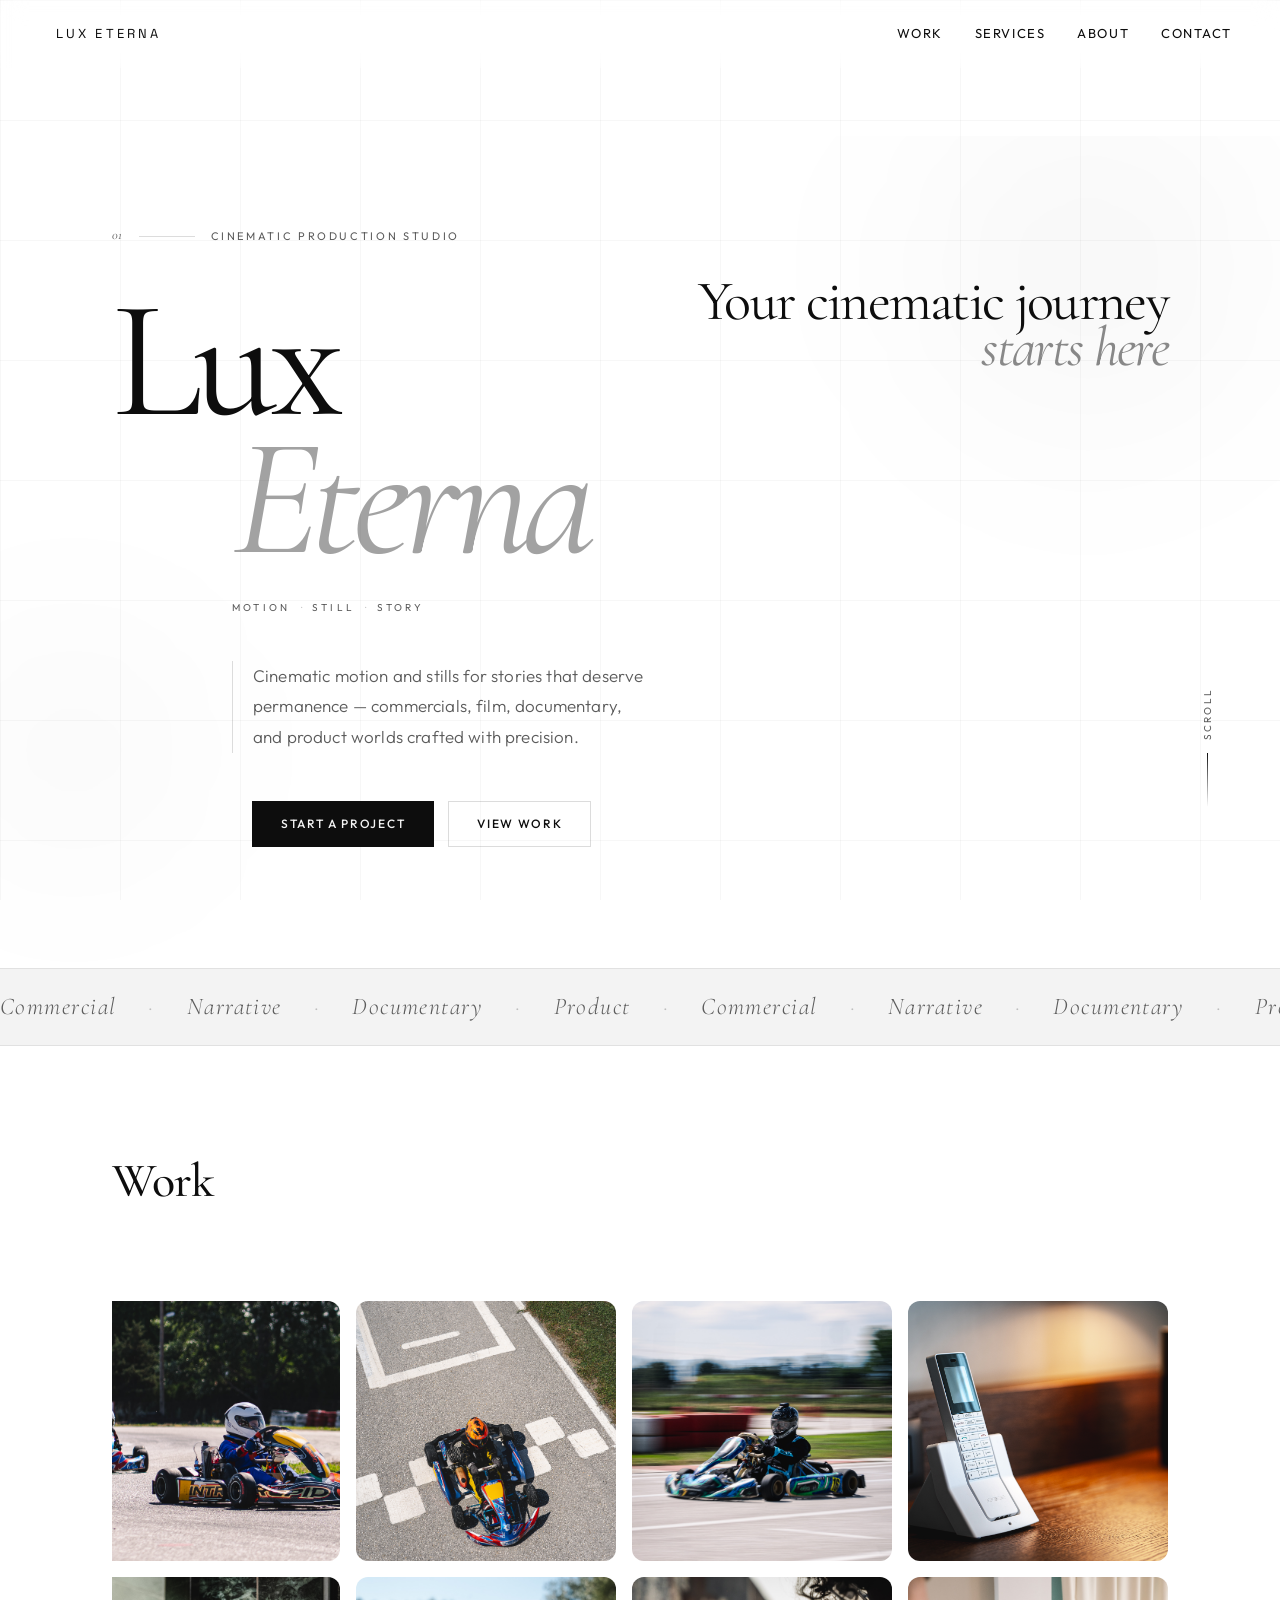
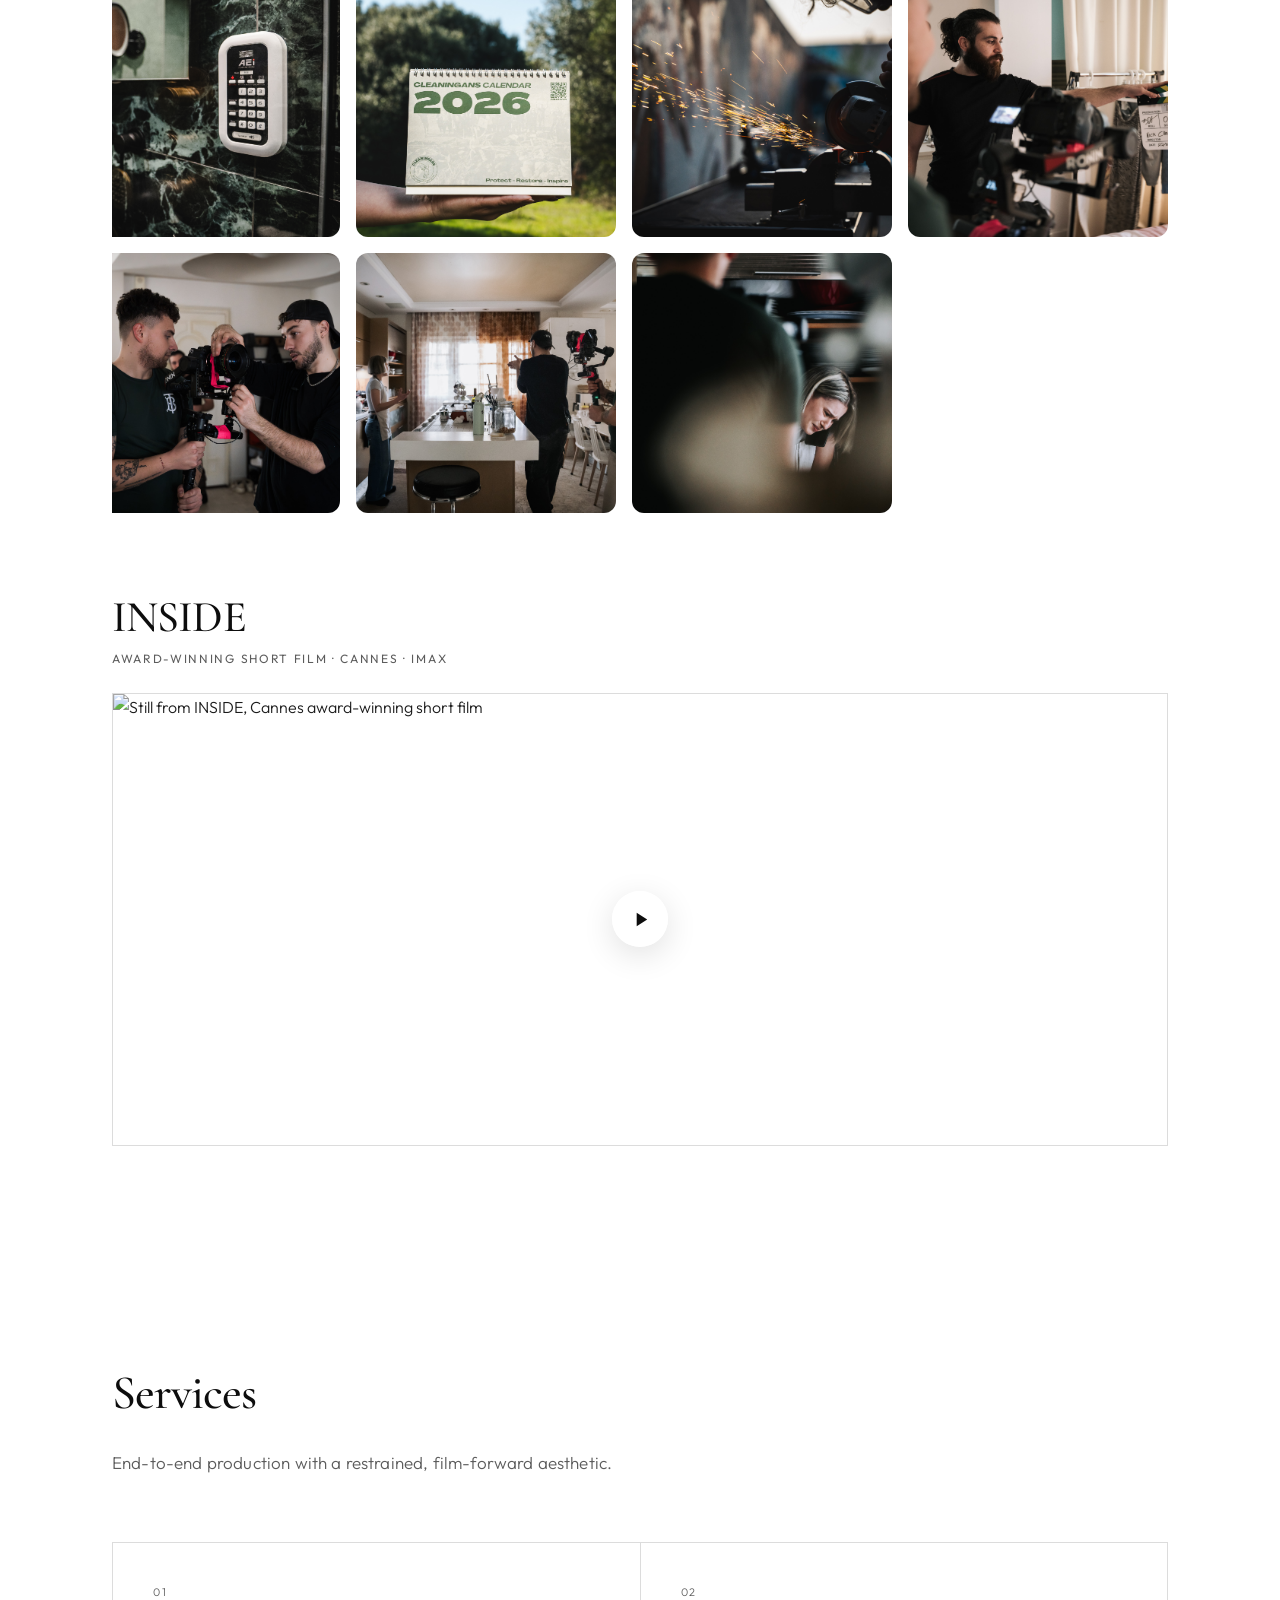
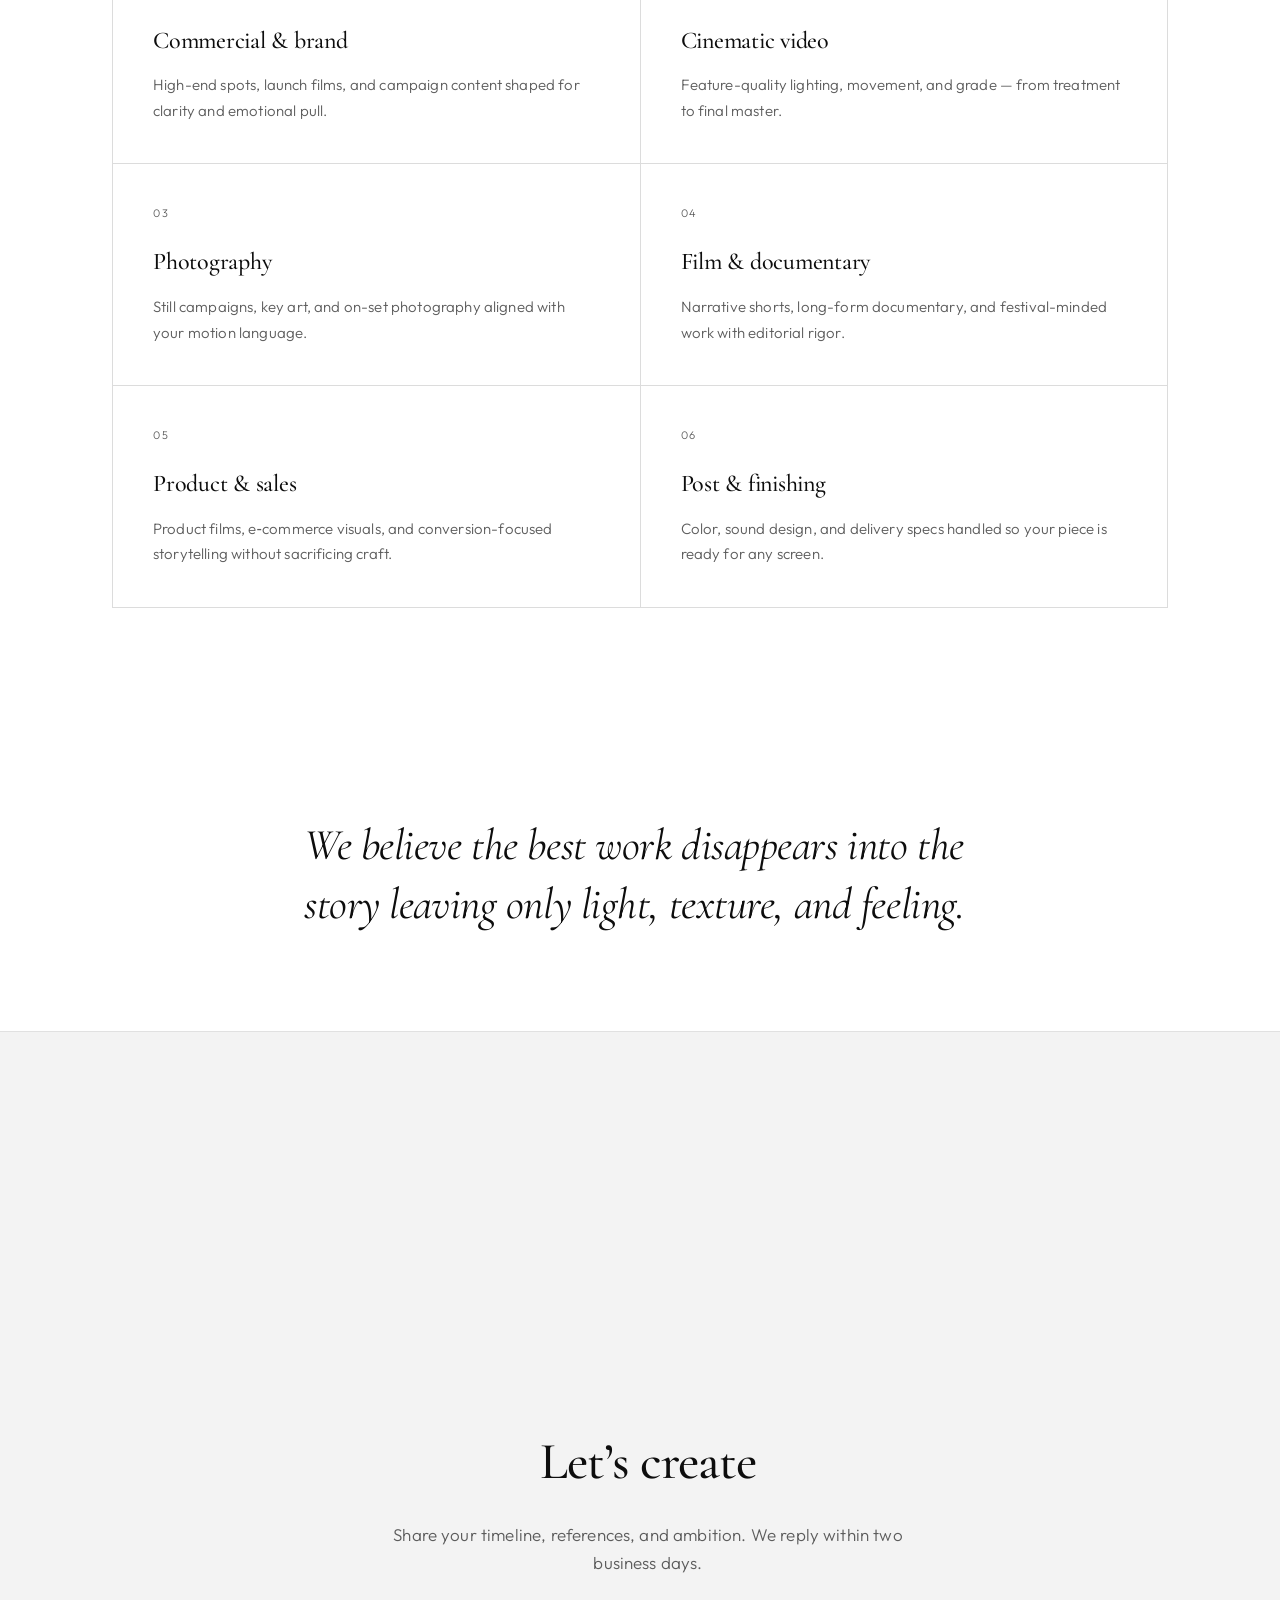
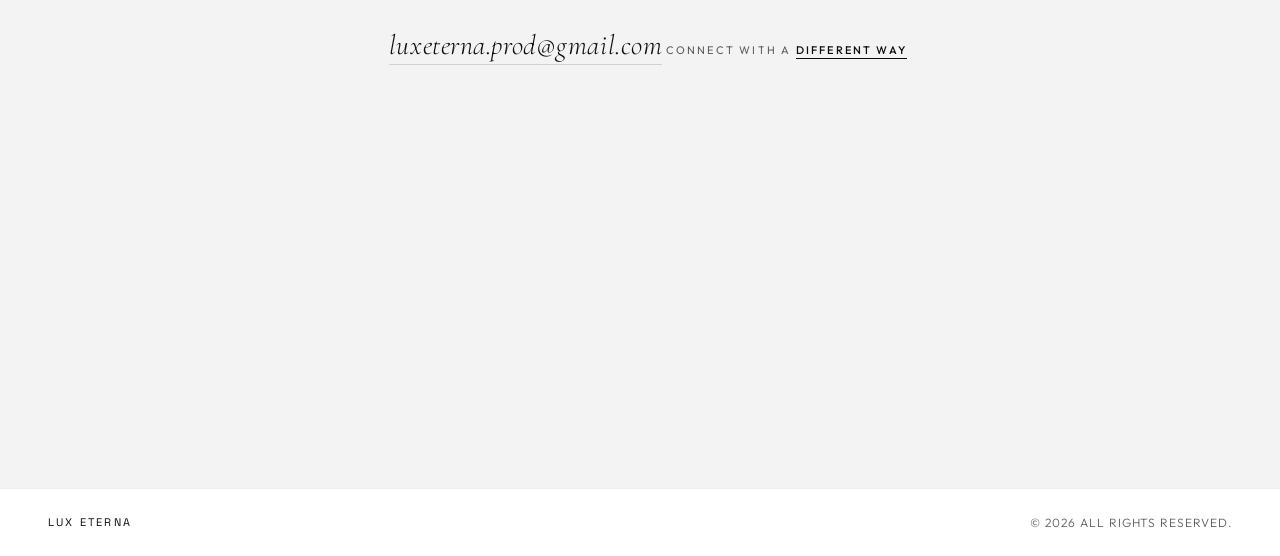
==== commit 5492acef: "perf(slider): smooth continuous autoscroll via RAF Co-authored-by: Cursor <cursoragent@cursor.com>" ====
--- a/index.html
+++ b/index.html
@@ -540,33 +540,48 @@
         modal.addEventListener('click', (e) => { if (e.target === modal) closeModal(); });
         document.addEventListener('keydown', (e) => { if (e.key === 'Escape' && modal.classList.contains('open')) closeModal(); });
 
-        // Autoscroll logic
-        let autoId = null;
+        // Continuous autoscroll (smooth) using requestAnimationFrame
+        let autoRaf = null;
+        let lastTs = null;
         let isInteracting = false;
-        const interval = 3000;
+        const speed = 120; // pixels per second (adjust for faster/slower)
+
+        function loop(ts) {
+          if (lastTs === null) lastTs = ts;
+          const dt = (ts - lastTs) / 1000;
+          lastTs = ts;
+          if (!isInteracting) {
+            // advance scroll
+            slider.scrollLeft += speed * dt;
+            // loop back to start when reaching end
+            if (slider.scrollLeft + slider.clientWidth >= slider.scrollWidth - 1) {
+              // smoothly jump back by resetting lastTs to avoid big jump next frame
+              slider.scrollLeft = 0;
+            }
+          }
+          autoRaf = requestAnimationFrame(loop);
+        }
+
         function startAuto() {
-          if (autoId) return;
-          autoId = setInterval(() => {
-            if (isInteracting) return;
-            const slide = slider.querySelector('.slide');
-            if (!slide) return;
-            const step = slider.clientWidth;
-            if (slider.scrollLeft + slider.clientWidth >= slider.scrollWidth - 10) {
-              slider.scrollTo({ left: 0, behavior: 'smooth' });
-            } else {
-              slider.scrollBy({ left: step, behavior: 'smooth' });
-            }
-          }, interval);
+          if (autoRaf) return;
+          lastTs = null;
+          autoRaf = requestAnimationFrame(loop);
         }
         function stopAuto() {
-          if (autoId) { clearInterval(autoId); autoId = null; }
+          if (!autoRaf) return;
+          cancelAnimationFrame(autoRaf);
+          autoRaf = null;
+          lastTs = null;
         }
+
         slider.addEventListener('pointerdown', () => { isInteracting = true; stopAuto(); });
         slider.addEventListener('pointerup', () => { isInteracting = false; startAuto(); });
+        slider.addEventListener('pointercancel', () => { isInteracting = false; startAuto(); });
         slider.addEventListener('mouseenter', () => { isInteracting = true; stopAuto(); });
         slider.addEventListener('mouseleave', () => { isInteracting = false; startAuto(); });
-        slider.addEventListener('wheel', () => { isInteracting = true; stopAuto(); setTimeout(() => { isInteracting = false; startAuto(); }, 1500); });
-
+        slider.addEventListener('wheel', () => { isInteracting = true; stopAuto(); setTimeout(() => { isInteracting = false; startAuto(); }, 1200); });
+
+        // start continuous autoscroll
         startAuto();
       })();
     </script>
--- a/styles.css
+++ b/styles.css
@@ -1372,6 +1372,12 @@
   max-width: 64rem;
   margin: 0 auto;
   padding: clamp(2rem, 6vw, 3rem);
+}
+/* Tighten meet-the-artists container so grid isn't glued to the left */
+.meet-artists .work-inner {
+  max-width: 64rem;
+  margin: 0 auto;
+  padding: clamp(1rem, 4vw, 2rem);
 }
 .meet-artists .artist-grid {
   display: grid;
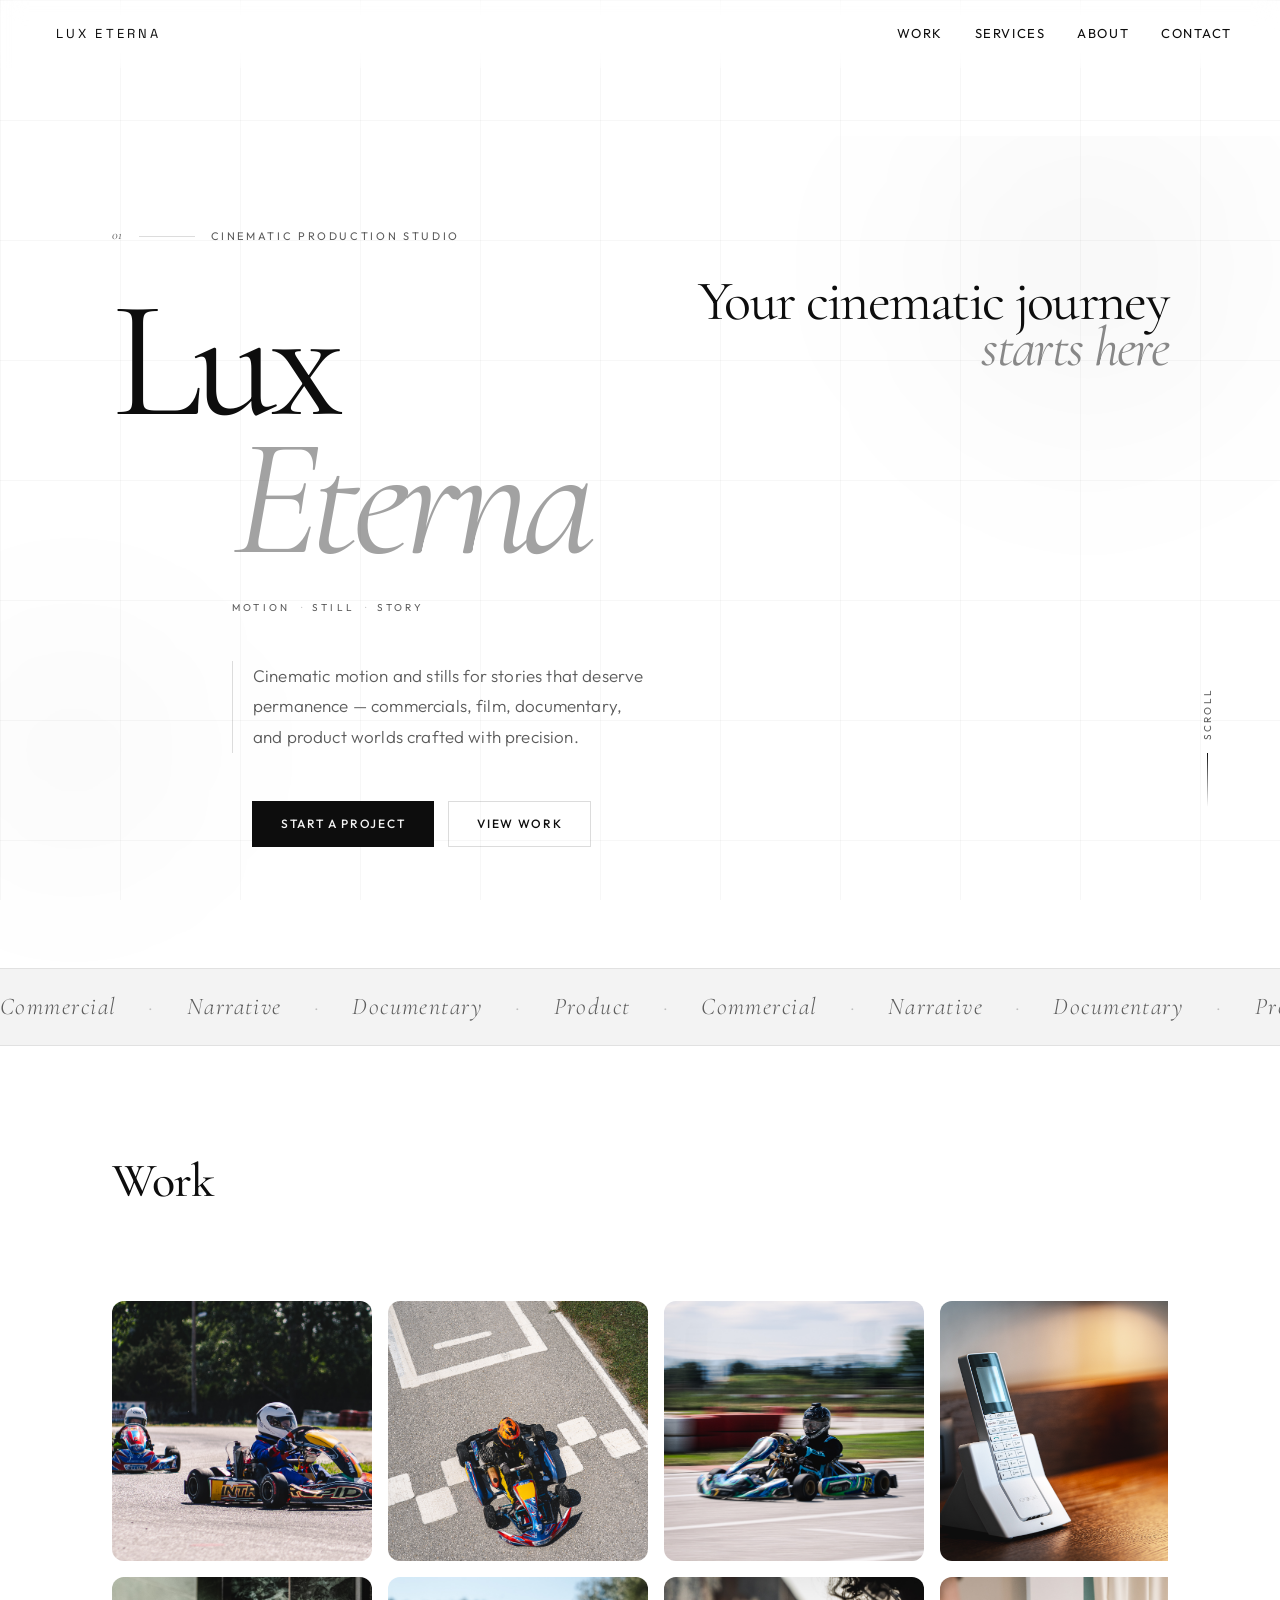
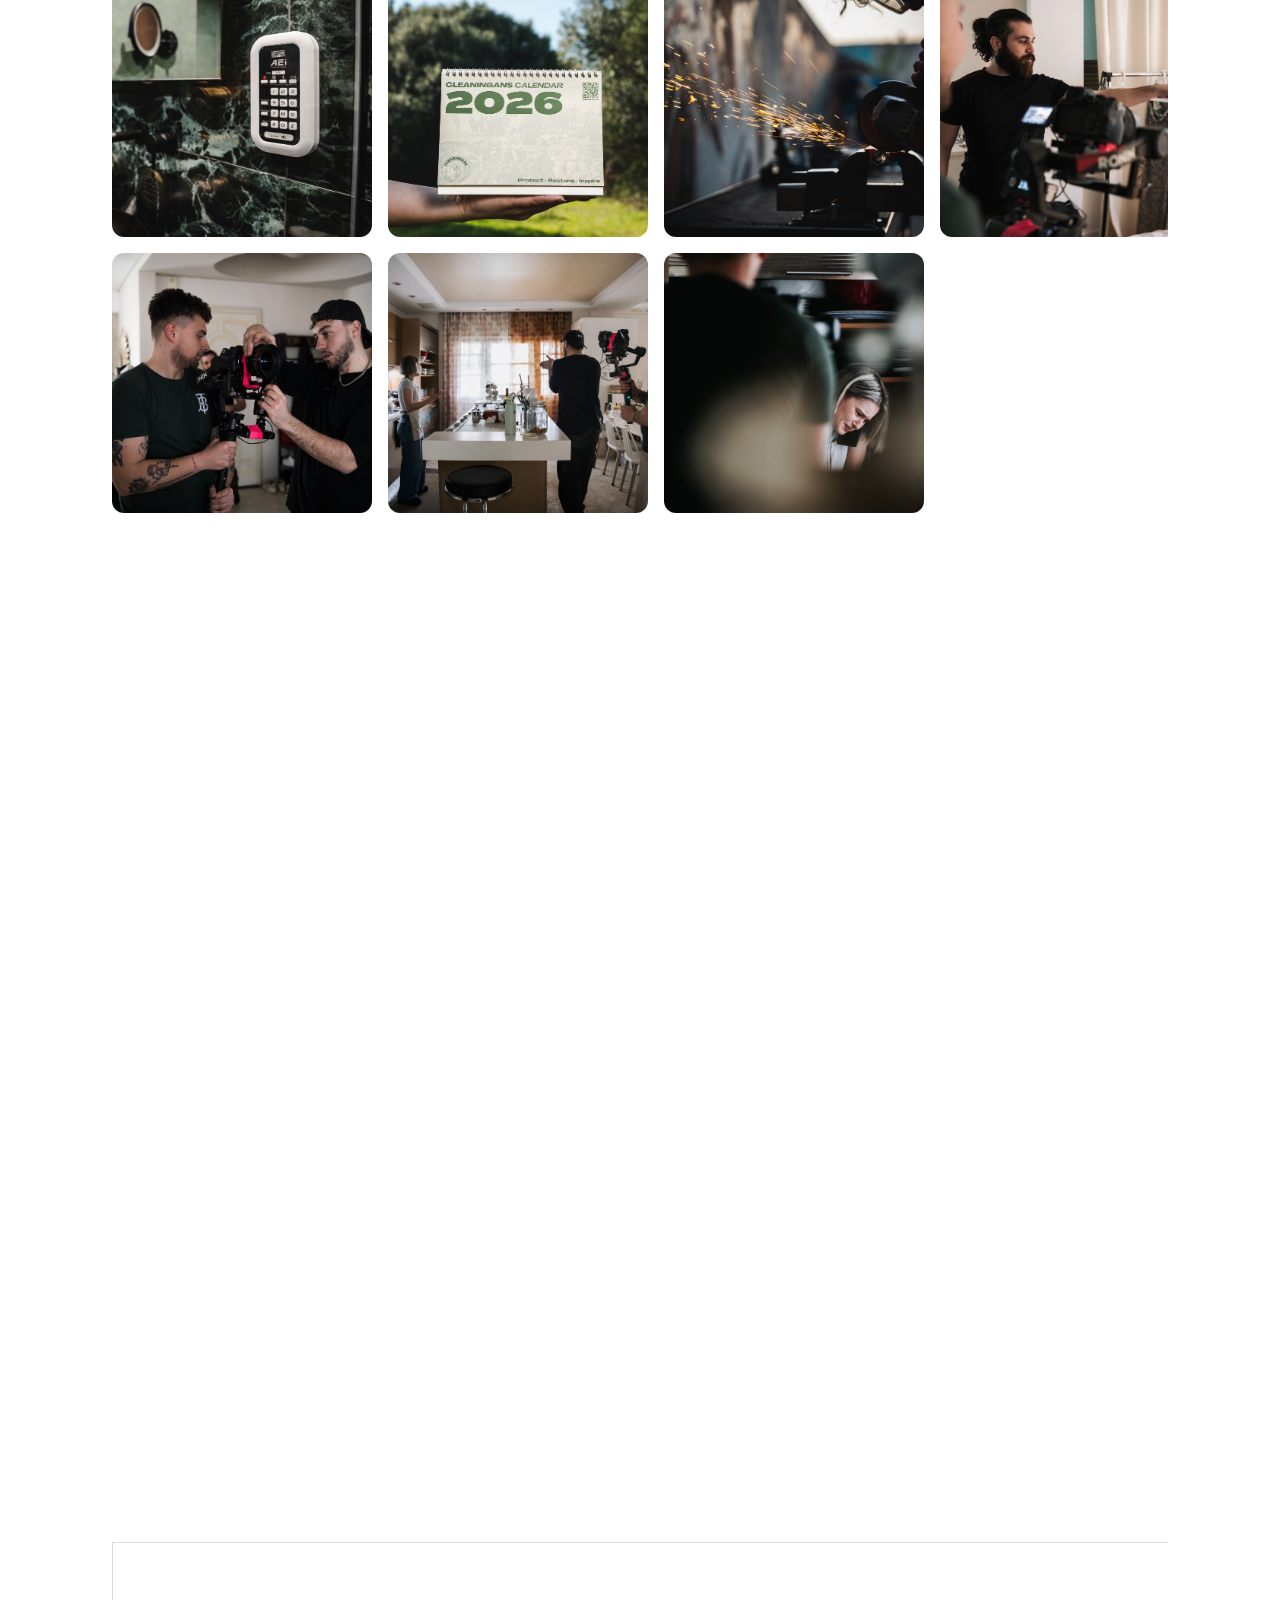
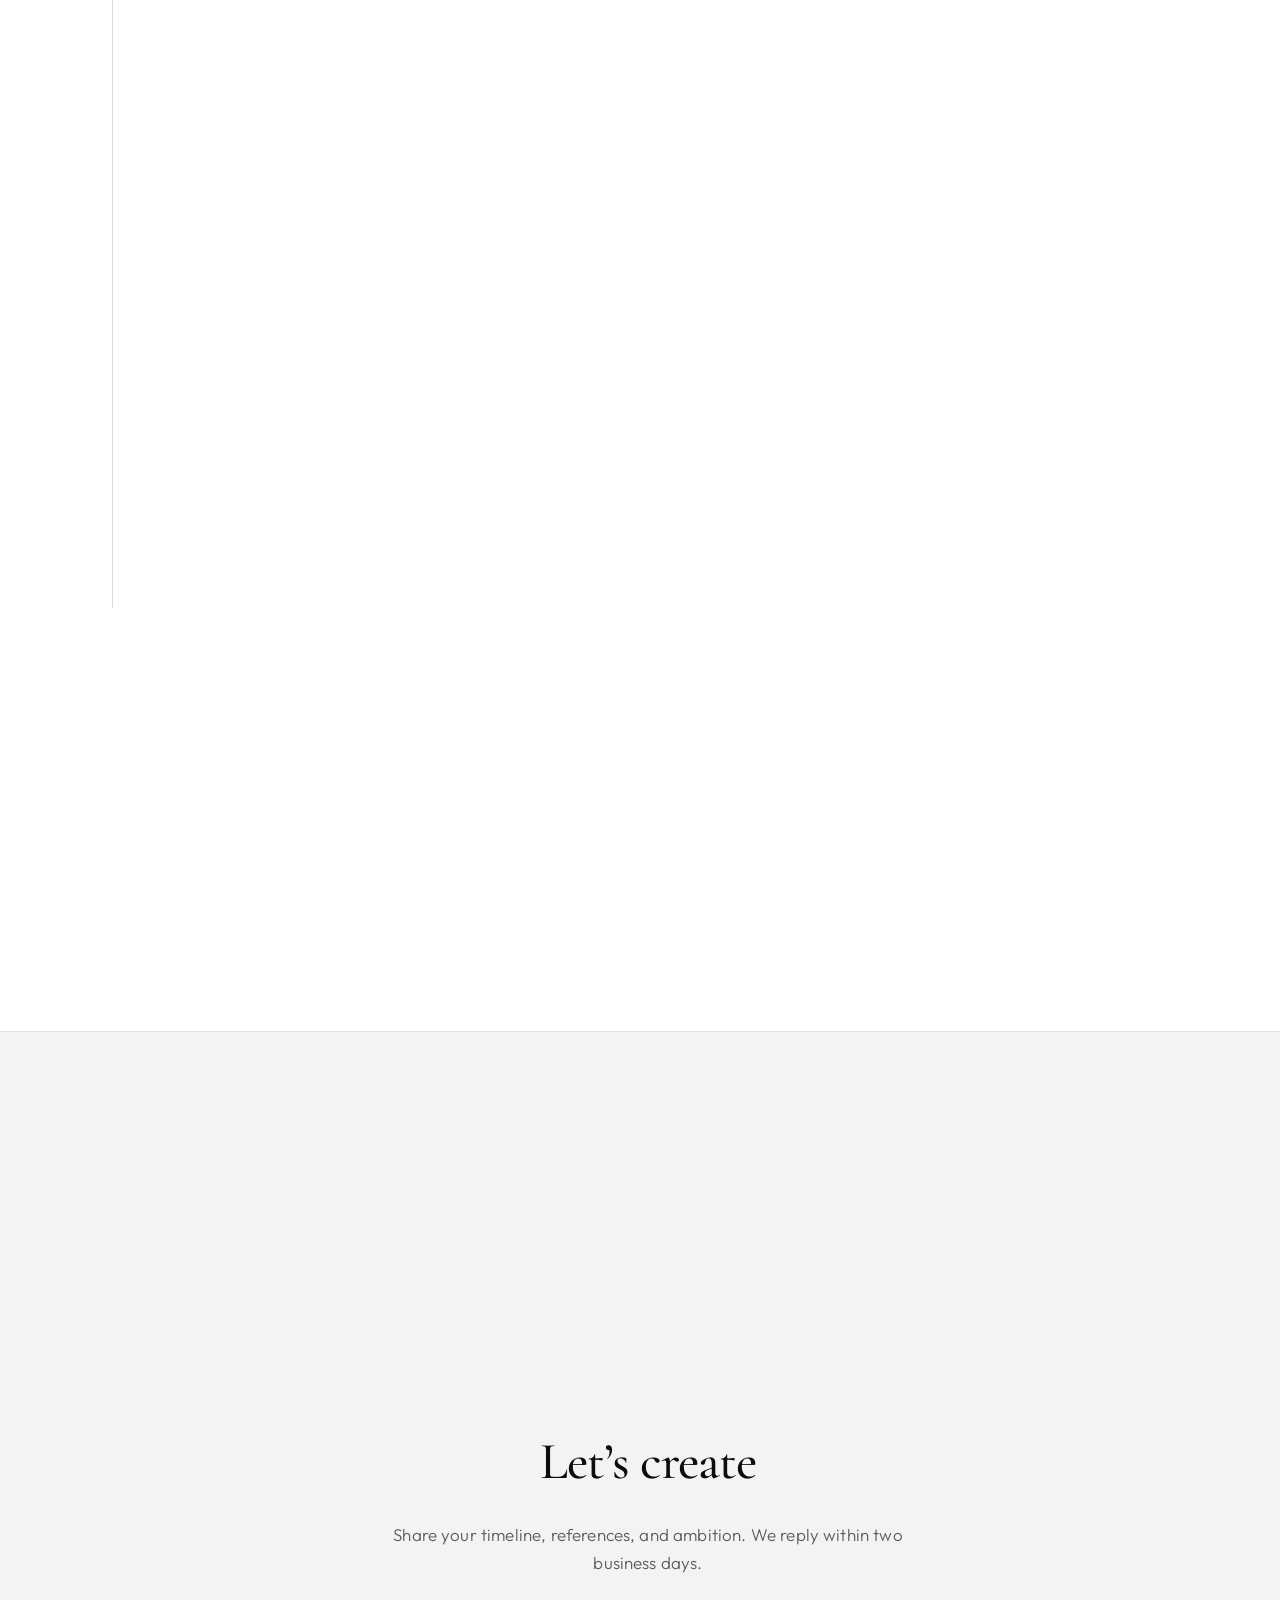
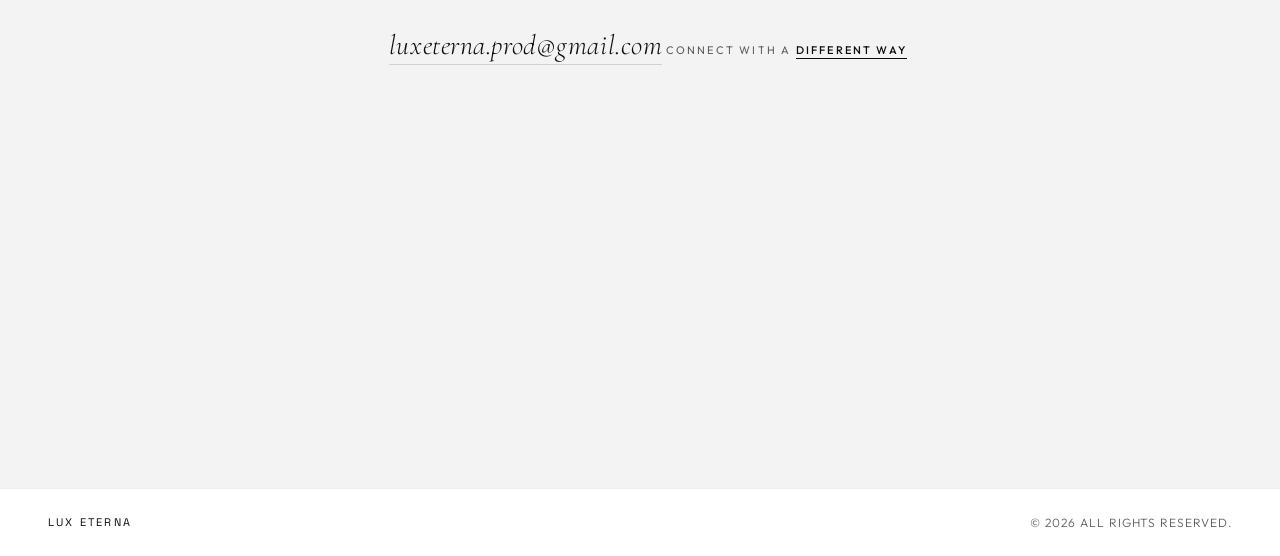
==== commit 7e83c751: "Revert "perf(slider): smooth continuous autoscroll via RAF" This reverts commit 5492acefeaa157be59ca" ====
--- a/index.html
+++ b/index.html
@@ -540,48 +540,33 @@
         modal.addEventListener('click', (e) => { if (e.target === modal) closeModal(); });
         document.addEventListener('keydown', (e) => { if (e.key === 'Escape' && modal.classList.contains('open')) closeModal(); });
 
-        // Continuous autoscroll (smooth) using requestAnimationFrame
-        let autoRaf = null;
-        let lastTs = null;
+        // Autoscroll logic
+        let autoId = null;
         let isInteracting = false;
-        const speed = 120; // pixels per second (adjust for faster/slower)
-
-        function loop(ts) {
-          if (lastTs === null) lastTs = ts;
-          const dt = (ts - lastTs) / 1000;
-          lastTs = ts;
-          if (!isInteracting) {
-            // advance scroll
-            slider.scrollLeft += speed * dt;
-            // loop back to start when reaching end
-            if (slider.scrollLeft + slider.clientWidth >= slider.scrollWidth - 1) {
-              // smoothly jump back by resetting lastTs to avoid big jump next frame
-              slider.scrollLeft = 0;
+        const interval = 3000;
+        function startAuto() {
+          if (autoId) return;
+          autoId = setInterval(() => {
+            if (isInteracting) return;
+            const slide = slider.querySelector('.slide');
+            if (!slide) return;
+            const step = slider.clientWidth;
+            if (slider.scrollLeft + slider.clientWidth >= slider.scrollWidth - 10) {
+              slider.scrollTo({ left: 0, behavior: 'smooth' });
+            } else {
+              slider.scrollBy({ left: step, behavior: 'smooth' });
             }
-          }
-          autoRaf = requestAnimationFrame(loop);
-        }
-
-        function startAuto() {
-          if (autoRaf) return;
-          lastTs = null;
-          autoRaf = requestAnimationFrame(loop);
+          }, interval);
         }
         function stopAuto() {
-          if (!autoRaf) return;
-          cancelAnimationFrame(autoRaf);
-          autoRaf = null;
-          lastTs = null;
+          if (autoId) { clearInterval(autoId); autoId = null; }
         }
-
         slider.addEventListener('pointerdown', () => { isInteracting = true; stopAuto(); });
         slider.addEventListener('pointerup', () => { isInteracting = false; startAuto(); });
-        slider.addEventListener('pointercancel', () => { isInteracting = false; startAuto(); });
         slider.addEventListener('mouseenter', () => { isInteracting = true; stopAuto(); });
         slider.addEventListener('mouseleave', () => { isInteracting = false; startAuto(); });
-        slider.addEventListener('wheel', () => { isInteracting = true; stopAuto(); setTimeout(() => { isInteracting = false; startAuto(); }, 1200); });
-
-        // start continuous autoscroll
+        slider.addEventListener('wheel', () => { isInteracting = true; stopAuto(); setTimeout(() => { isInteracting = false; startAuto(); }, 1500); });
+
         startAuto();
       })();
     </script>
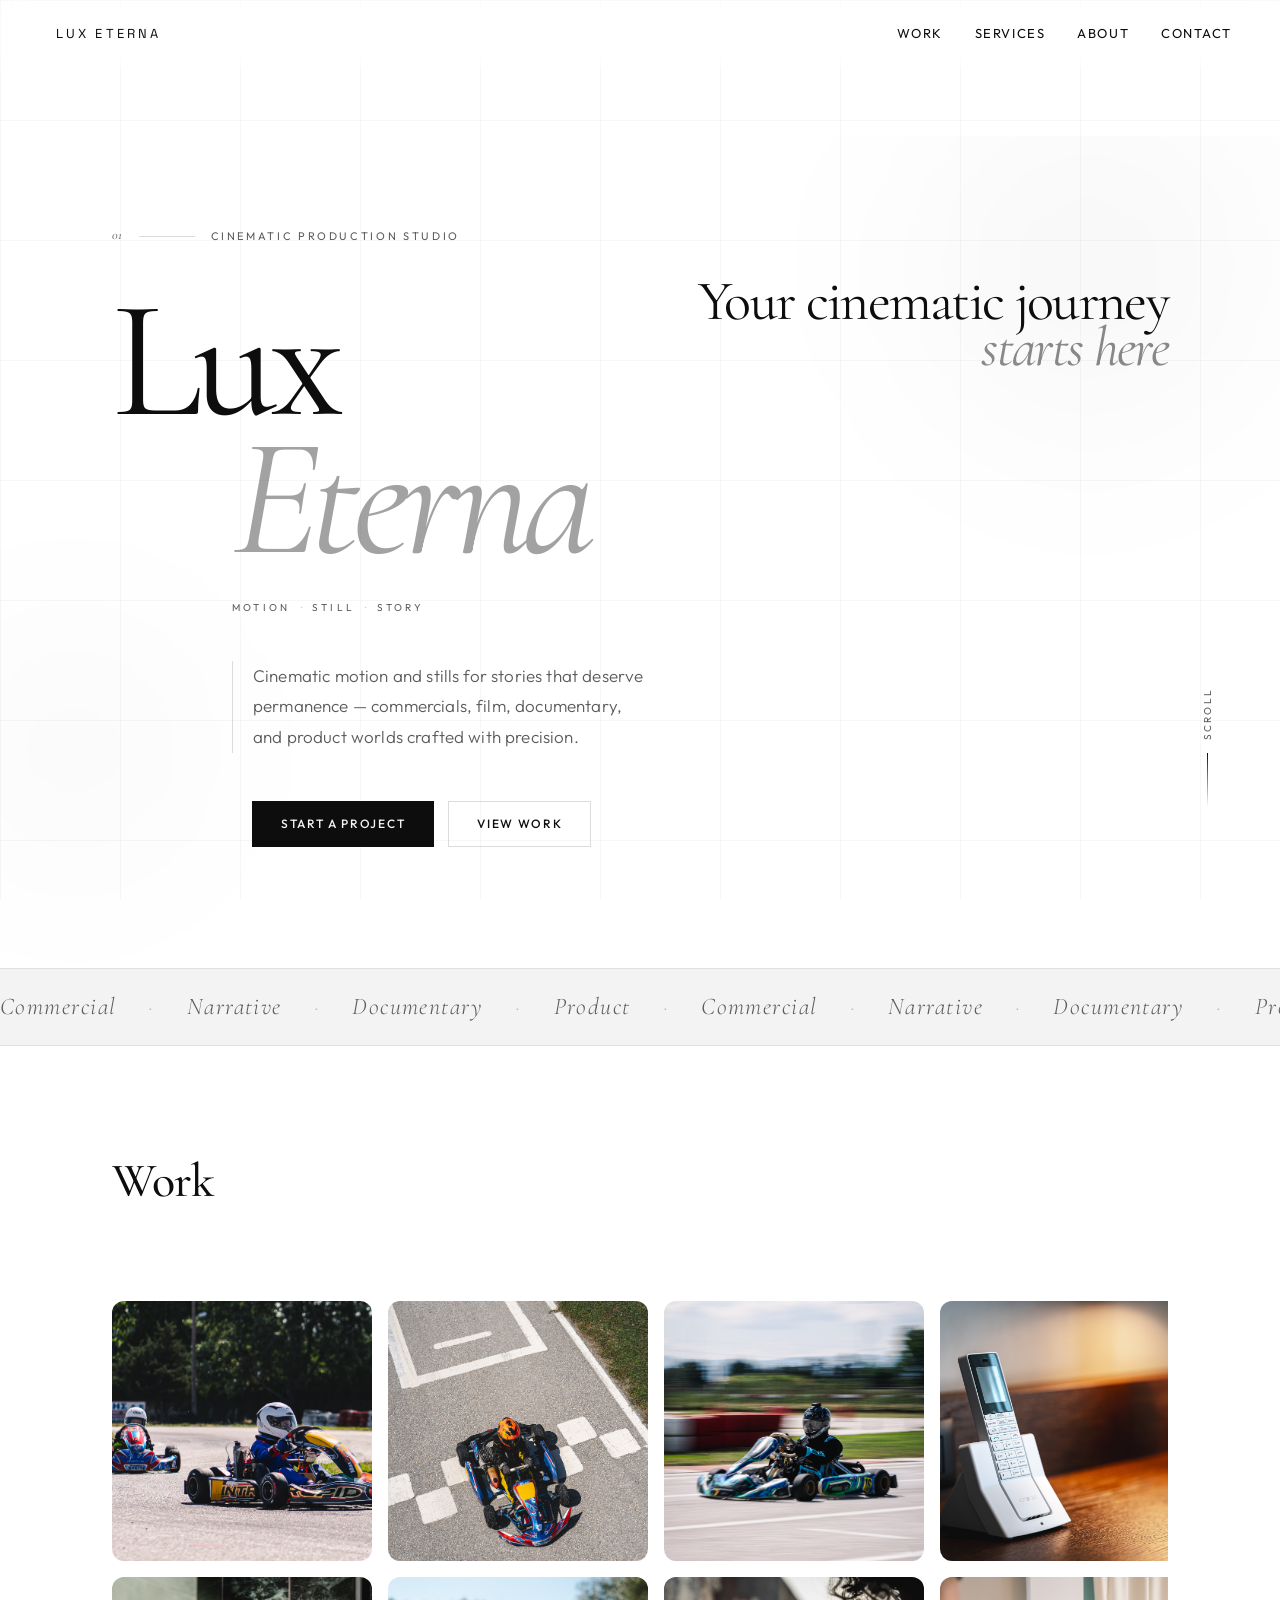
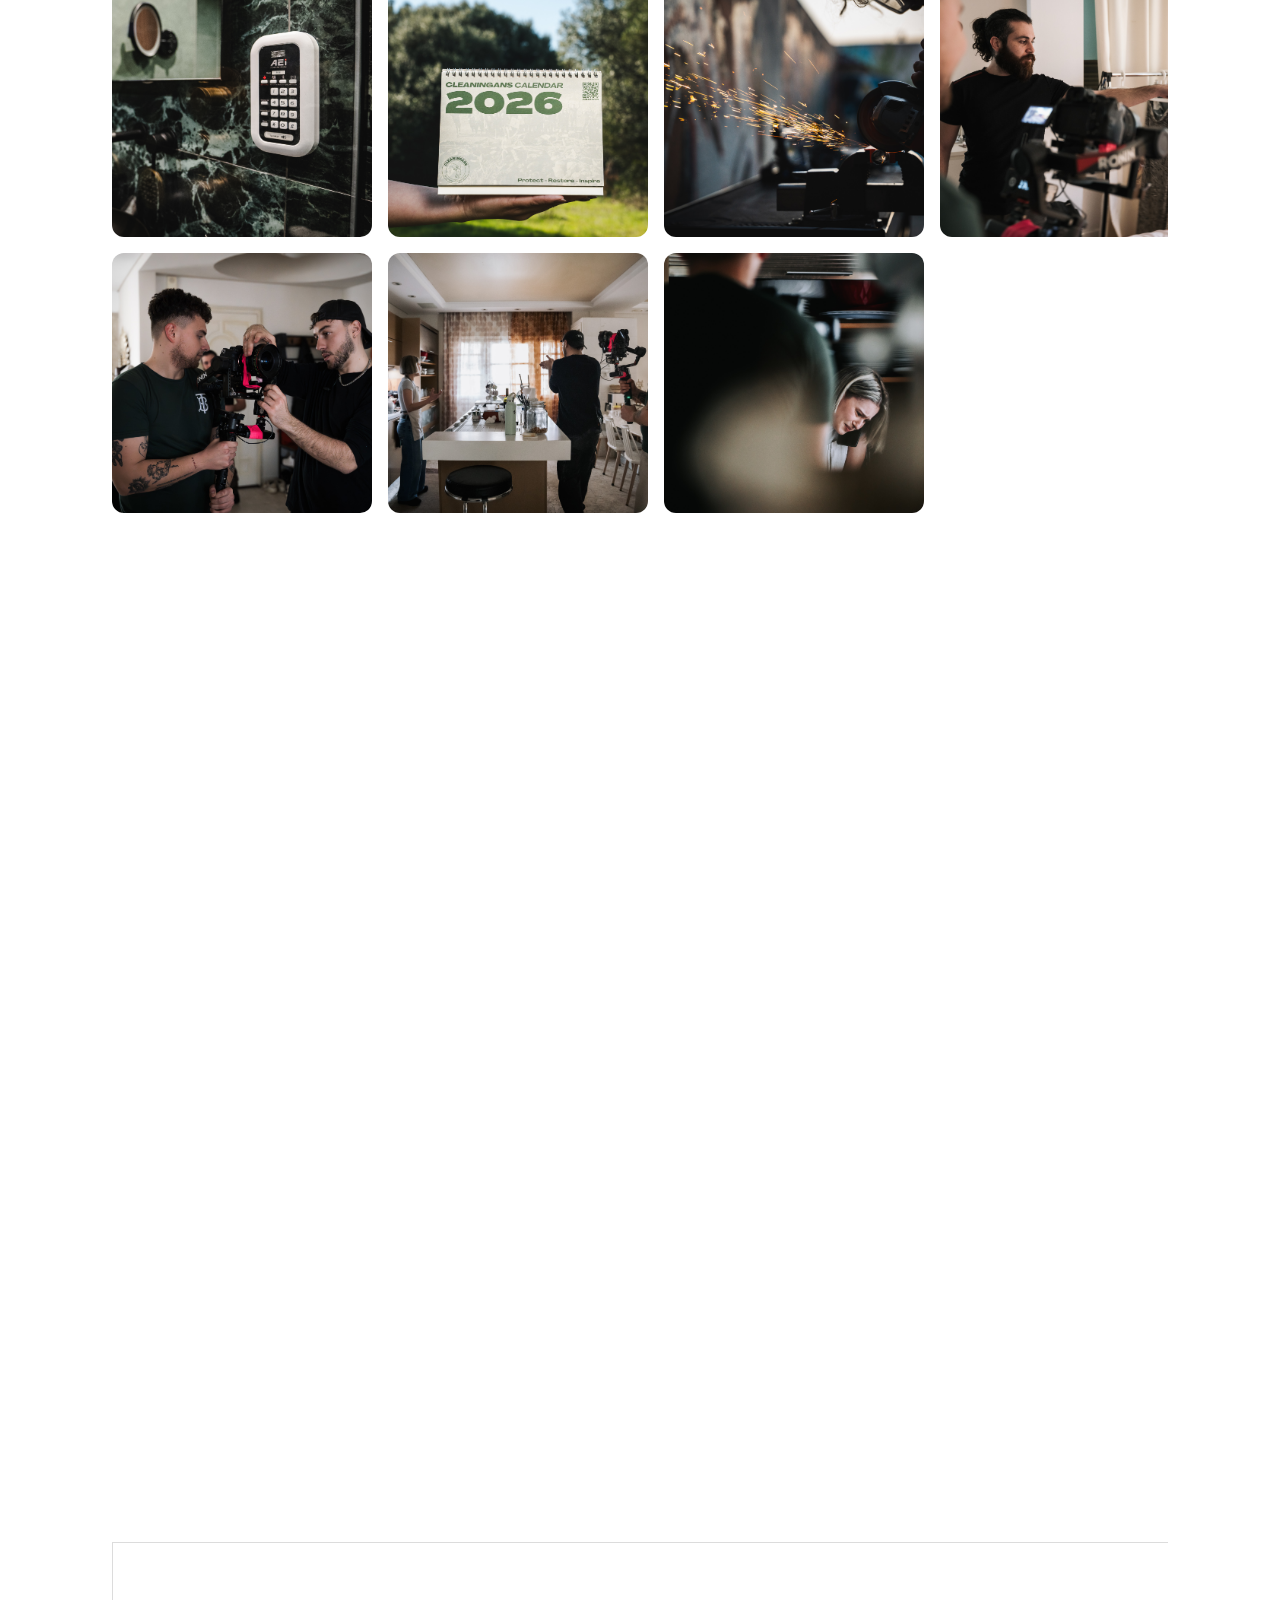
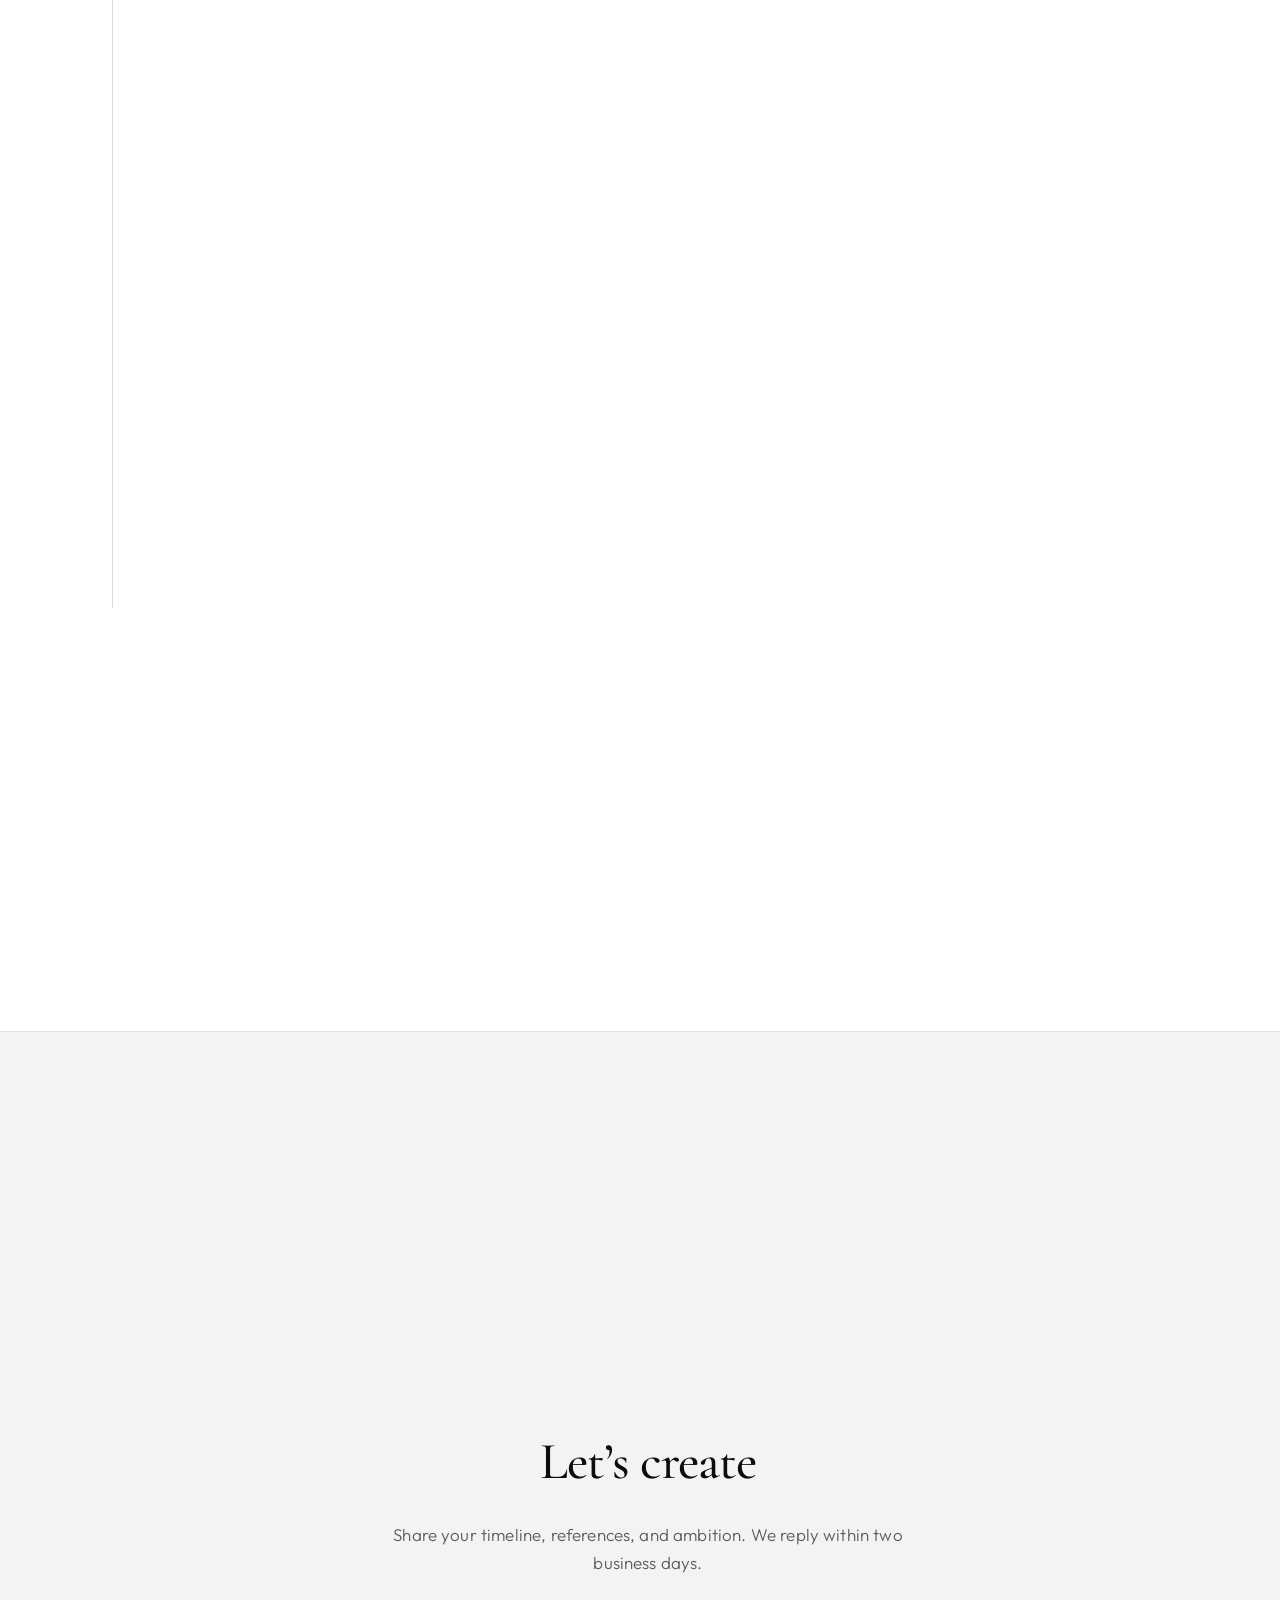
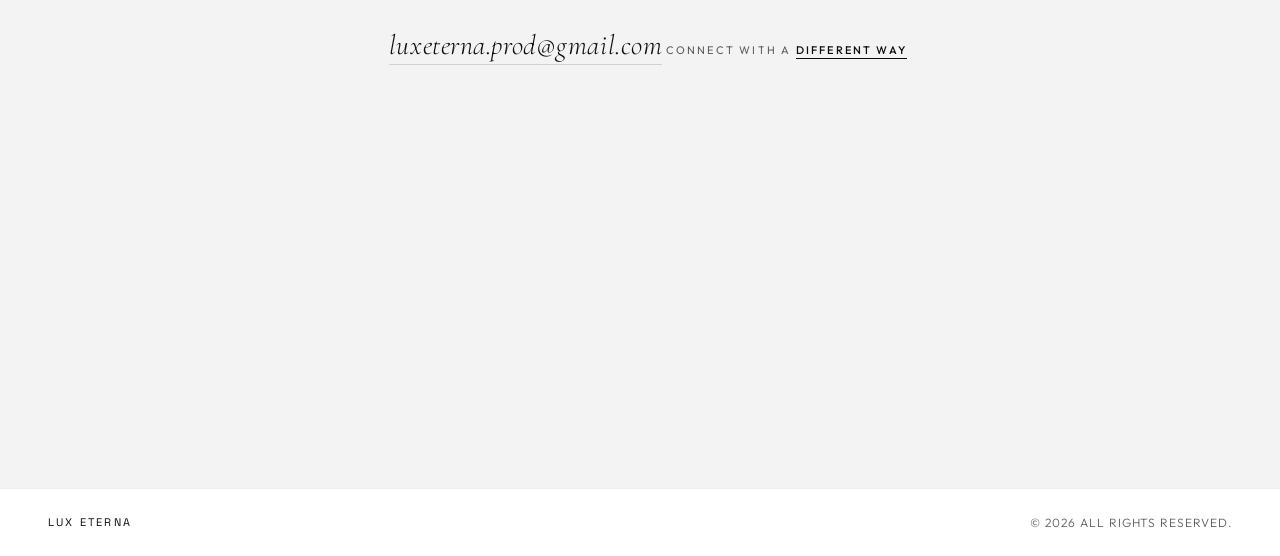
==== commit f29bef6f: "fix(slider): pause autoscroll on user interaction, disable snap while dragging, enable smooth hardwa" ====
--- a/index.html
+++ b/index.html
@@ -134,10 +134,15 @@
               overflow-x: auto;
               overflow-y: hidden;
               -webkit-overflow-scrolling: touch;
+              scroll-behavior: smooth;
+              touch-action: pan-y;
               display: flex;
               gap: 32px;
               padding: 32px 16px;
               scroll-snap-type: x mandatory;
+              will-change: transform;
+              transform: translateZ(0);
+              -webkit-transform: translateZ(0);
             }
             .slider-window::-webkit-scrollbar { height: 10px; display: none; }
 
@@ -540,10 +545,12 @@
         modal.addEventListener('click', (e) => { if (e.target === modal) closeModal(); });
         document.addEventListener('keydown', (e) => { if (e.key === 'Escape' && modal.classList.contains('open')) closeModal(); });
 
-        // Autoscroll logic
+        // Autoscroll logic with robust pause-on-interaction and snap handling
         let autoId = null;
         let isInteracting = false;
+        let interactionTimeout = null;
         const interval = 3000;
+
         function startAuto() {
           if (autoId) return;
           autoId = setInterval(() => {
@@ -561,12 +568,65 @@
         function stopAuto() {
           if (autoId) { clearInterval(autoId); autoId = null; }
         }
-        slider.addEventListener('pointerdown', () => { isInteracting = true; stopAuto(); });
-        slider.addEventListener('pointerup', () => { isInteracting = false; startAuto(); });
-        slider.addEventListener('mouseenter', () => { isInteracting = true; stopAuto(); });
-        slider.addEventListener('mouseleave', () => { isInteracting = false; startAuto(); });
-        slider.addEventListener('wheel', () => { isInteracting = true; stopAuto(); setTimeout(() => { isInteracting = false; startAuto(); }, 1500); });
-
+
+        // Temporarily disable snap while user is actively dragging to avoid jumpiness
+        function setDraggingState(active) {
+          isInteracting = active;
+          if (active) {
+            // disable snap so user has full control
+            slider.style.scrollSnapType = 'none';
+            stopAuto();
+            if (interactionTimeout) { clearTimeout(interactionTimeout); interactionTimeout = null; }
+          } else {
+            // restore snap after a short delay to let momentum settle
+            setTimeout(function () {
+              slider.style.scrollSnapType = 'x mandatory';
+            }, 220);
+            // resume autoplay after brief idle
+            if (interactionTimeout) clearTimeout(interactionTimeout);
+            interactionTimeout = setTimeout(function () {
+              isInteracting = false;
+              startAuto();
+            }, 800);
+          }
+        }
+
+        slider.addEventListener('pointerdown', function (e) {
+          // user started interaction
+          setDraggingState(true);
+        }, { passive: true });
+
+        slider.addEventListener('pointermove', function (e) {
+          // keep dragging state while pointer moves
+          if (e.buttons) setDraggingState(true);
+        }, { passive: true });
+
+        slider.addEventListener('pointerup', function () {
+          setDraggingState(false);
+        });
+        slider.addEventListener('pointercancel', function () {
+          setDraggingState(false);
+        });
+        slider.addEventListener('mouseenter', function () {
+          setDraggingState(true);
+        });
+        slider.addEventListener('mouseleave', function () {
+          setDraggingState(false);
+        });
+
+        // touchstart/touchend fallback
+        slider.addEventListener('touchstart', function () { setDraggingState(true); }, { passive: true });
+        slider.addEventListener('touchend', function () { setDraggingState(false); }, { passive: true });
+
+        // wheel interactions pause autoplay and resume after short idle
+        let wheelTimeout = null;
+        slider.addEventListener('wheel', function () {
+          setDraggingState(true);
+          if (wheelTimeout) clearTimeout(wheelTimeout);
+          wheelTimeout = setTimeout(function () { setDraggingState(false); }, 600);
+        }, { passive: true });
+
+        // start autoplay
         startAuto();
       })();
     </script>
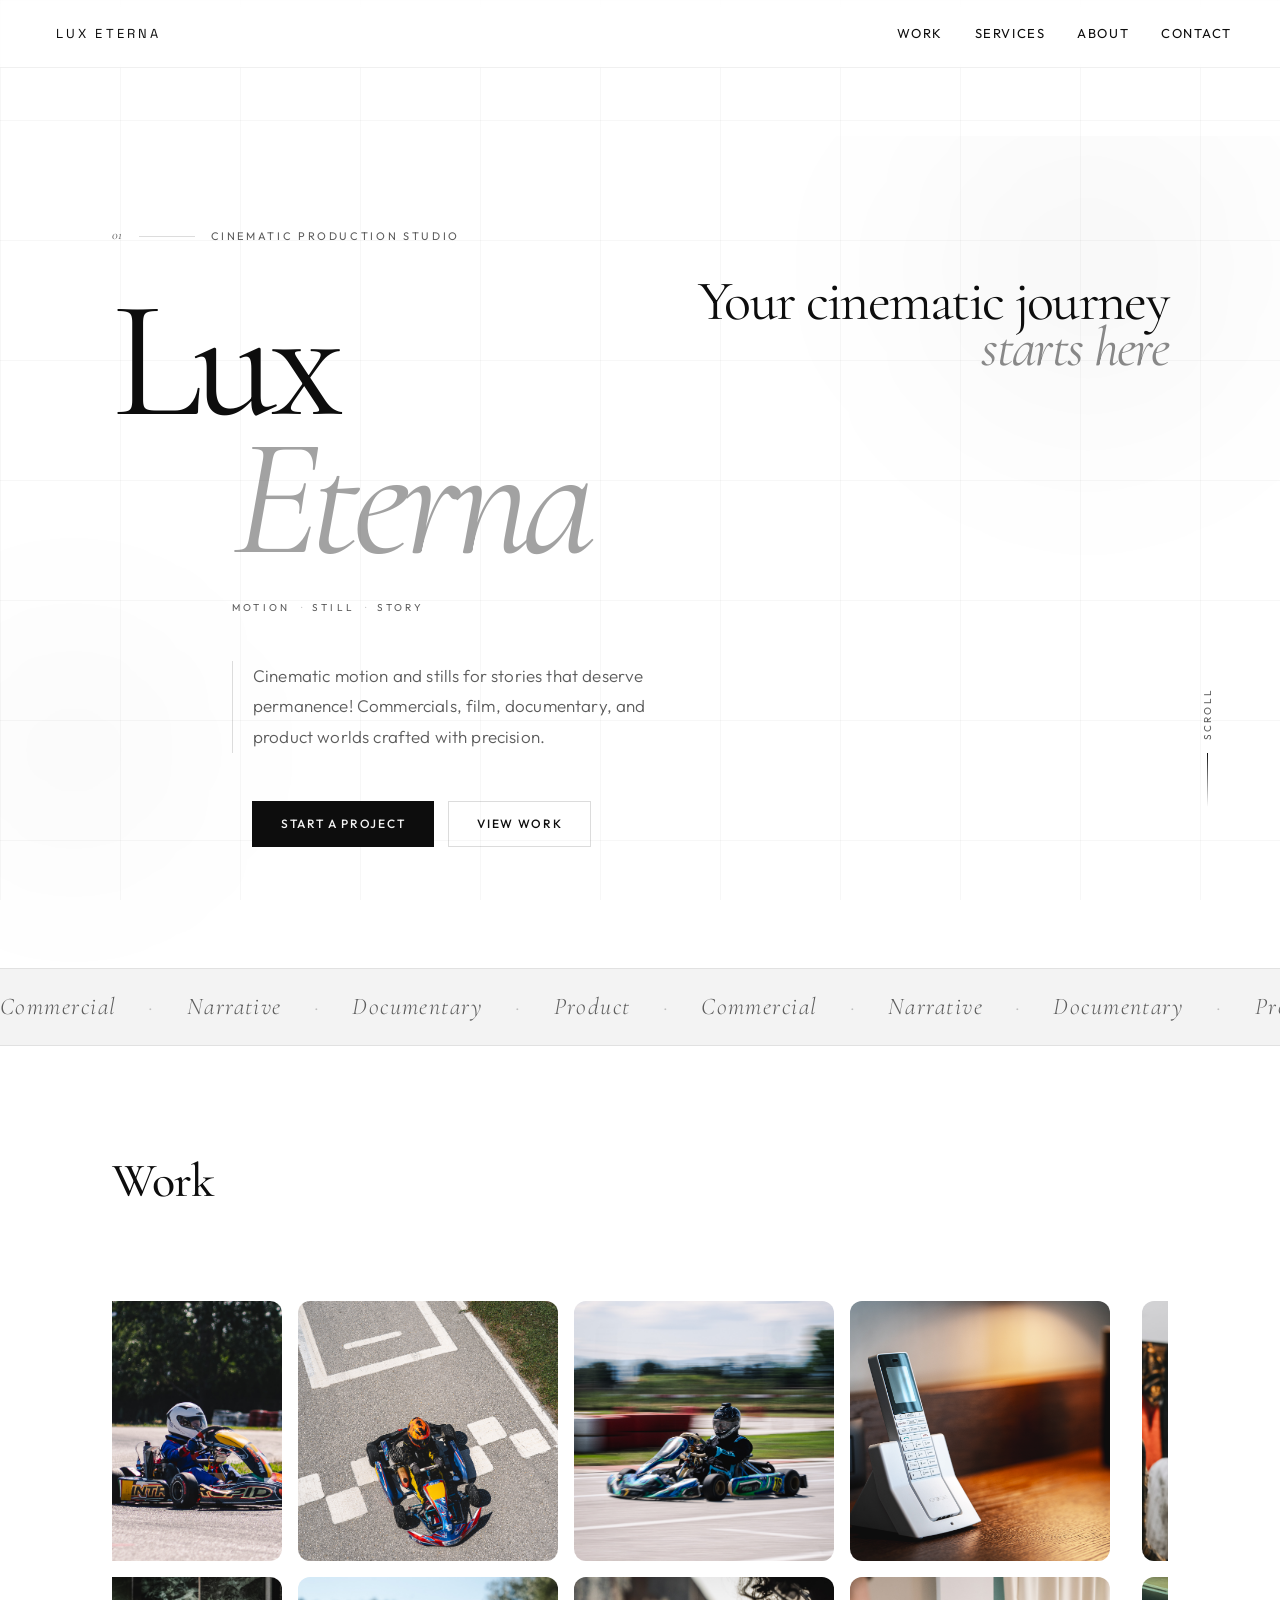
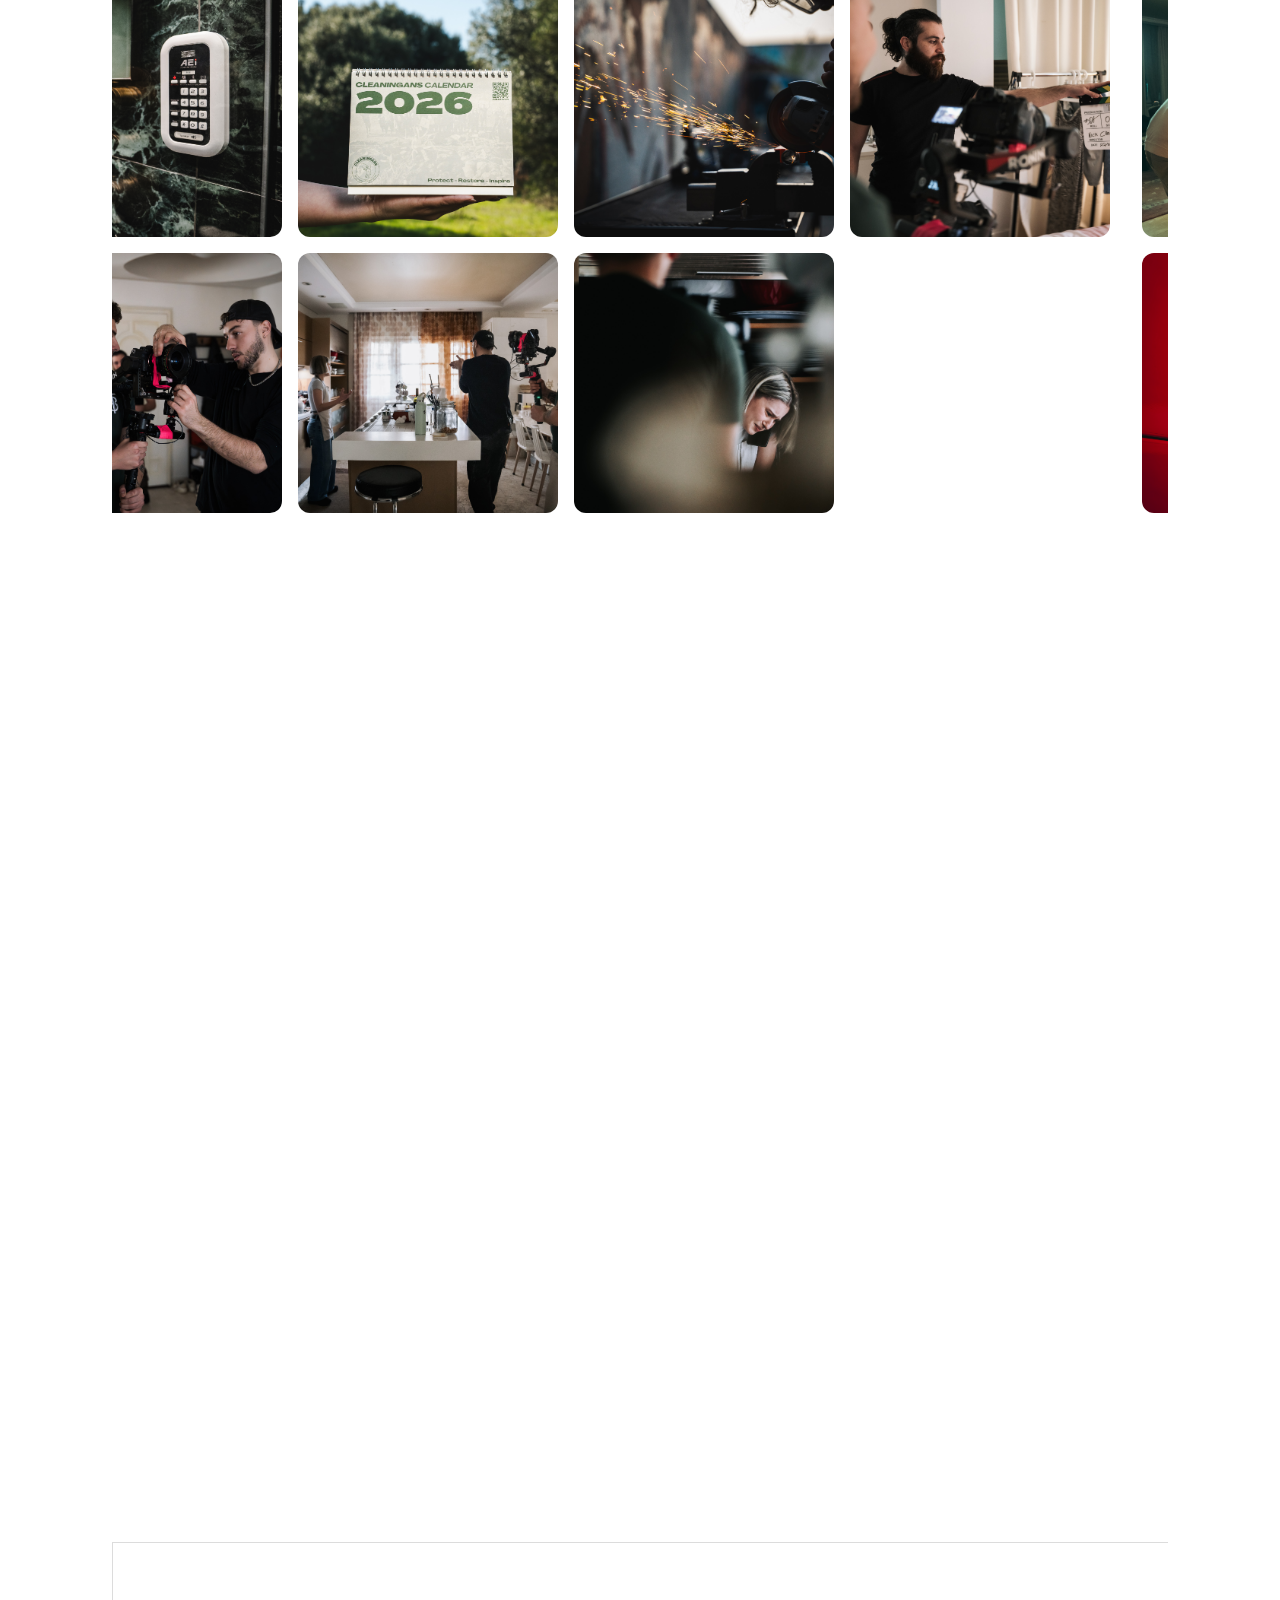
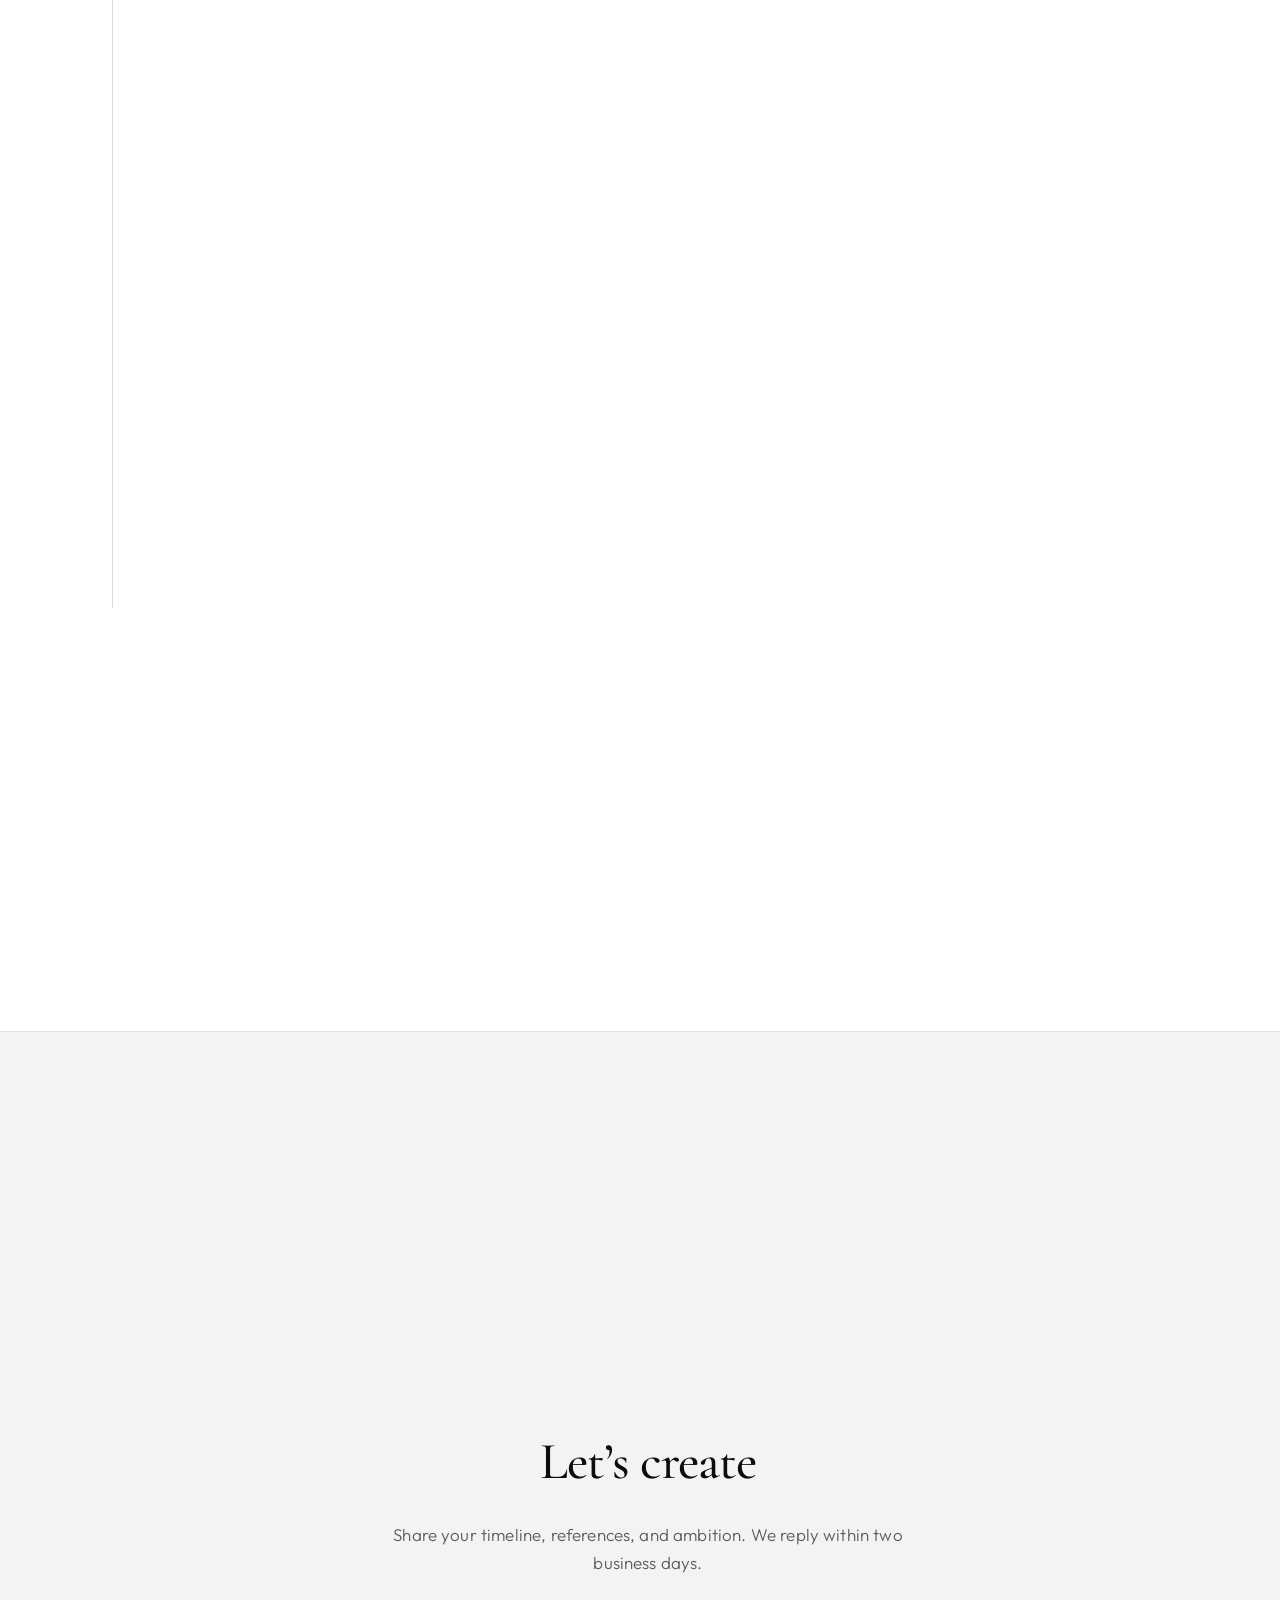
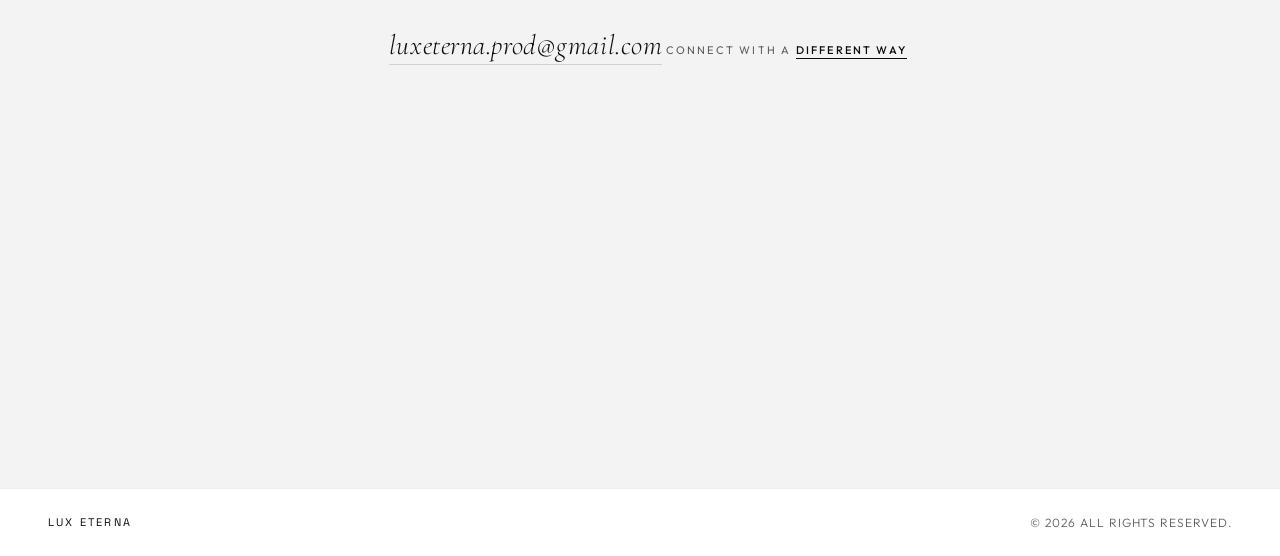
==== commit 5dd53d4c: "Update navigation: make header sticky frosted-glass, remove language toggle, restore About link on C" ====
--- a/index.html
+++ b/index.html
@@ -27,10 +27,10 @@
     <header class="site-header">
       <a href="index.html" class="logo">Lux Eterna</a>
       <nav class="nav" aria-label="Primary">
-        <a href="#work">Work</a>
-        <a href="#services">Services</a>
-        <a href="about.html">About</a>
-        <a href="contact.html">Contact</a>
+        <a href="#work" data-i18n="work">Work</a>
+        <a href="#services" data-i18n="services">Services</a>
+        <a href="about.html" data-i18n="about">About</a>
+        <a href="contact.html" data-i18n="contact">Contact</a>
       </nav>
       <button
         type="button"
@@ -42,12 +42,14 @@
         <span></span>
         <span></span>
       </button>
+      
     </header>
 
     <div class="mobile-nav" id="mobile-nav" hidden>
-      <a href="#work">Work</a>
-      <a href="#services">Services</a>
-      <a href="contact.html">Contact</a>
+      <a href="#work" data-i18n="work">Work</a>
+      <a href="#services" data-i18n="services">Services</a>
+      <a href="about.html" data-i18n="about">About</a>
+      <a href="contact.html" data-i18n="contact">Contact</a>
     </div>
 
     <main>
@@ -83,15 +85,13 @@
             <span>Story</span>
           </p>
 
-          <p class="hero-lede reveal reveal-delay-2">
-            Cinematic motion and stills for stories that deserve permanence —
-            commercials, film, documentary, and product worlds crafted with
-            precision.
+          <p class="hero-lede reveal reveal-delay-2" data-i18n="hero_lede">
+            Cinematic motion and stills for stories that deserve permanence!  Commercials, film, documentary, and product worlds crafted with precision.
           </p>
 
           <div class="hero-actions reveal reveal-delay-3">
-            <a href="#contact" class="btn btn-primary">Start a project</a>
-            <a href="#work" class="btn btn-ghost">View work</a>
+            <a href="#contact" class="btn btn-primary" data-i18n="start_project">Start a project</a>
+            <a href="#work" class="btn btn-ghost" data-i18n="view_work">View work</a>
           </div>
 
           <a href="#work" class="hero-scroll reveal reveal-delay-3" aria-label="Scroll to work">
--- a/styles.css
+++ b/styles.css
@@ -178,6 +178,8 @@
   background: transparent;
   cursor: pointer;
 }
+
+/* language toggle styles removed */
 
 .nav-toggle span {
   display: block;
@@ -2148,3 +2150,27 @@
         rgba(255, 255, 255, 1) 100%
     ) !important;
 }
+
+/* Sticky glass navbar override (enforces frosted glass header) */
+.site-header {
+  position: sticky !important;
+  top: 0;
+  left: 0;
+  right: 0;
+  z-index: 50 !important;
+  background-color: rgba(255, 255, 255, 0.7) !important;
+  backdrop-filter: blur(10px) !important;
+  -webkit-backdrop-filter: blur(10px) !important;
+  border-bottom: 1px solid rgba(0,0,0,0.06) !important;
+}
+
+/* Final override (force sticky glass even after other resets) */
+.site-header, header.site-header {
+  position: sticky !important;
+  top: 0 !important;
+  z-index: 1000 !important;
+  background: rgba(255,255,255,0.72) !important;
+  backdrop-filter: blur(10px) !important;
+  -webkit-backdrop-filter: blur(10px) !important;
+  border-bottom: 1px solid rgba(0,0,0,0.06) !important;
+}
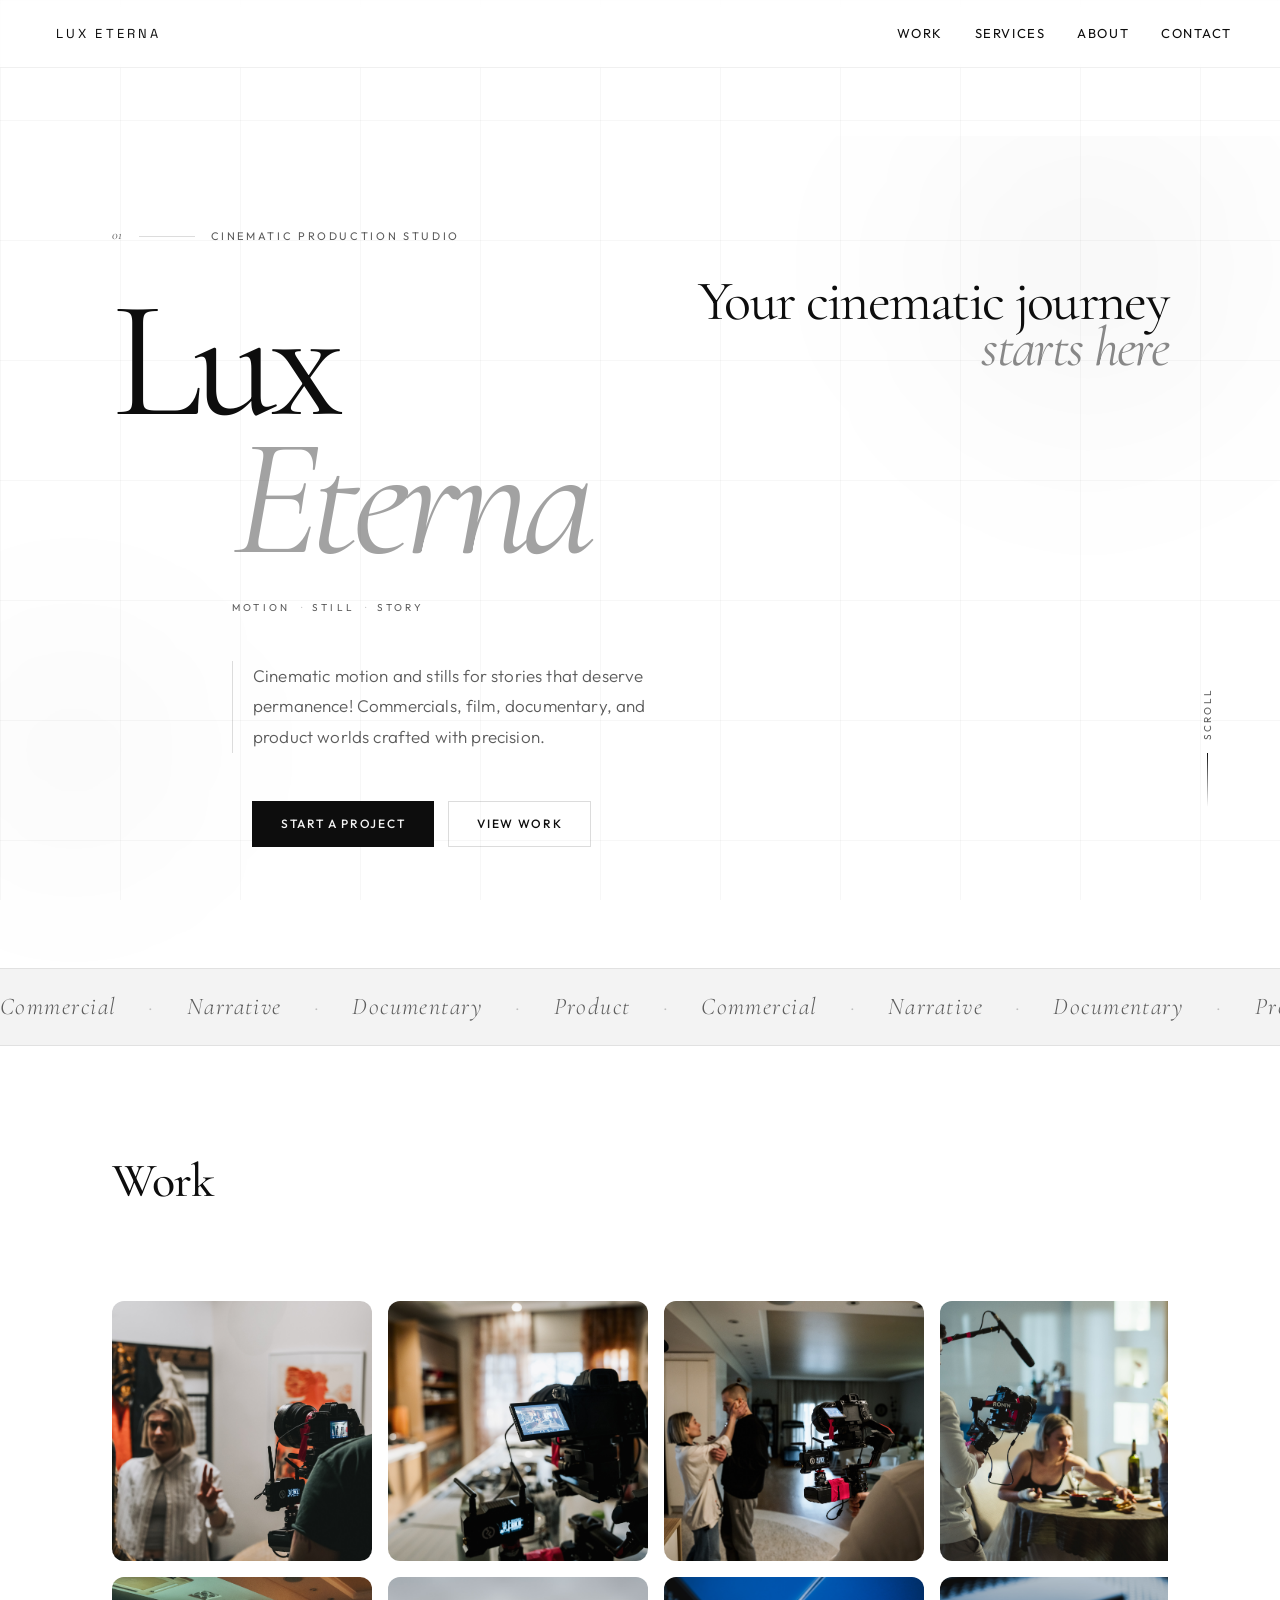
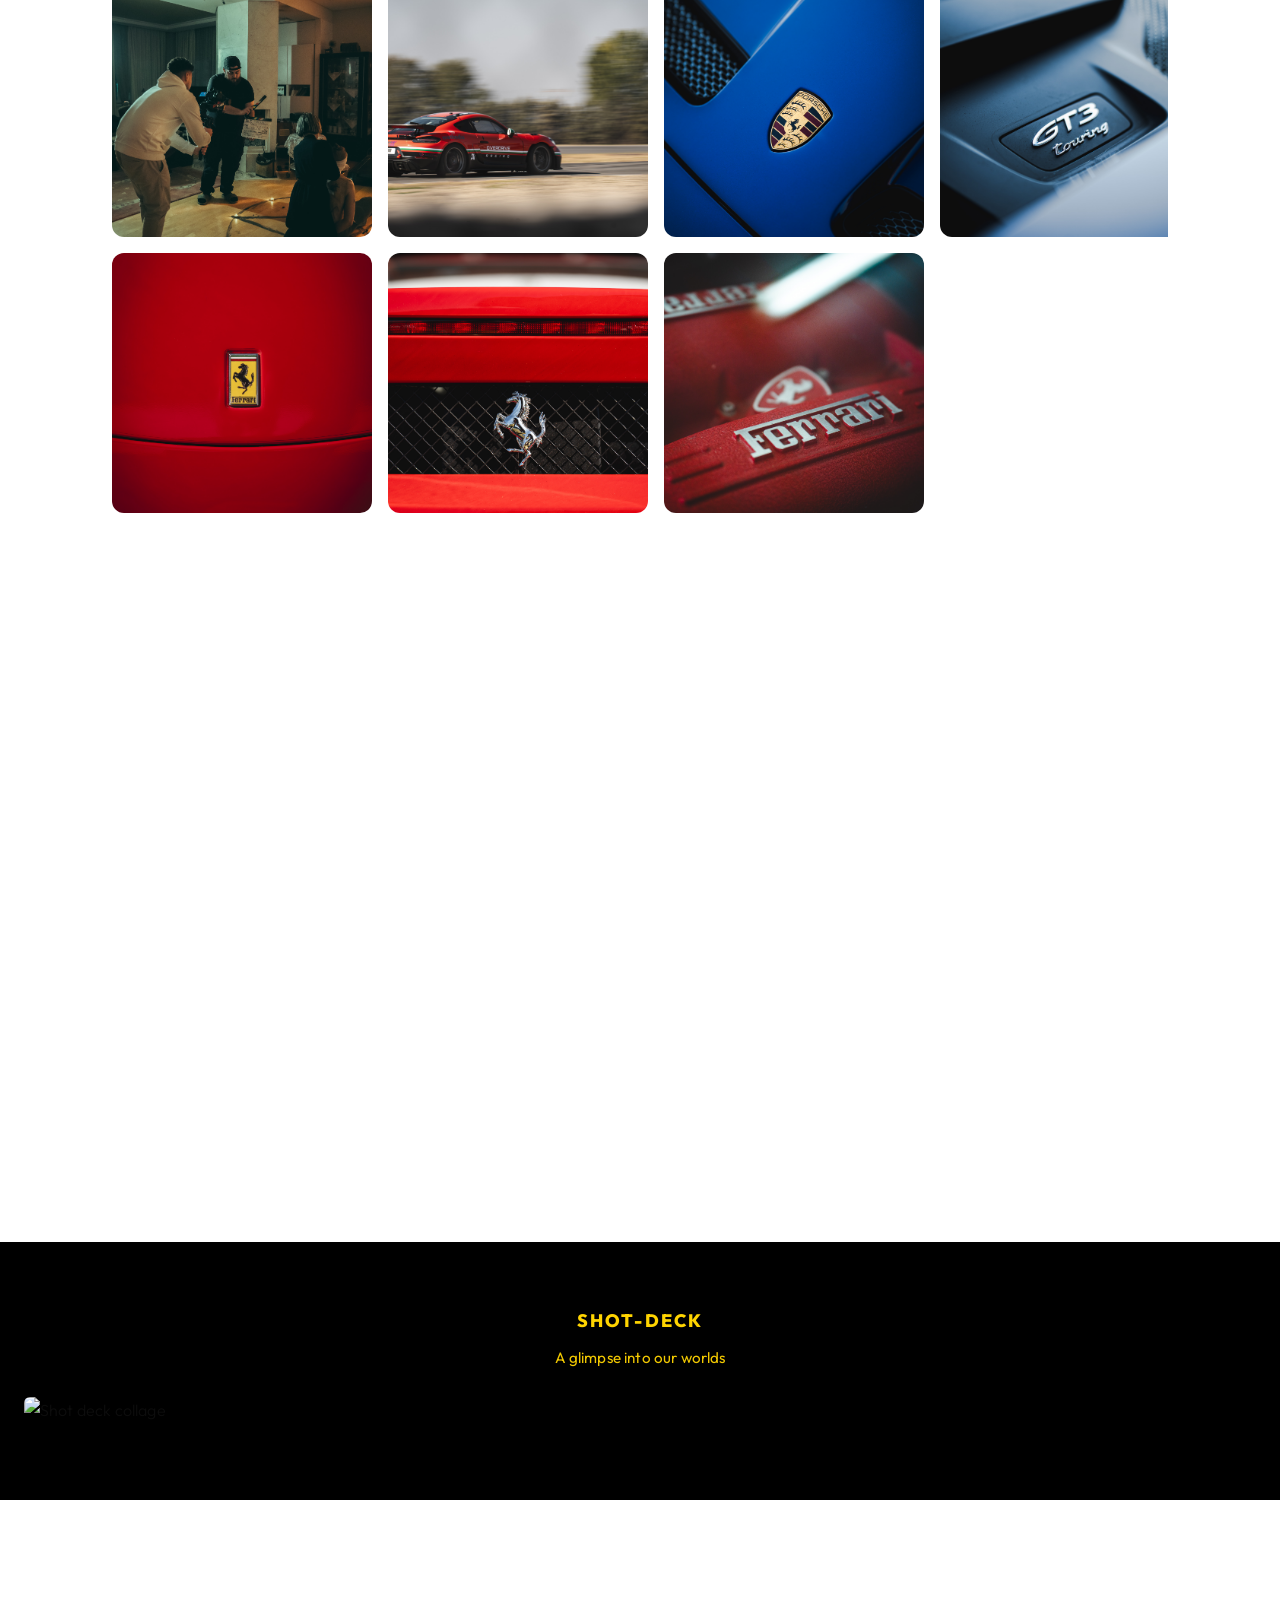
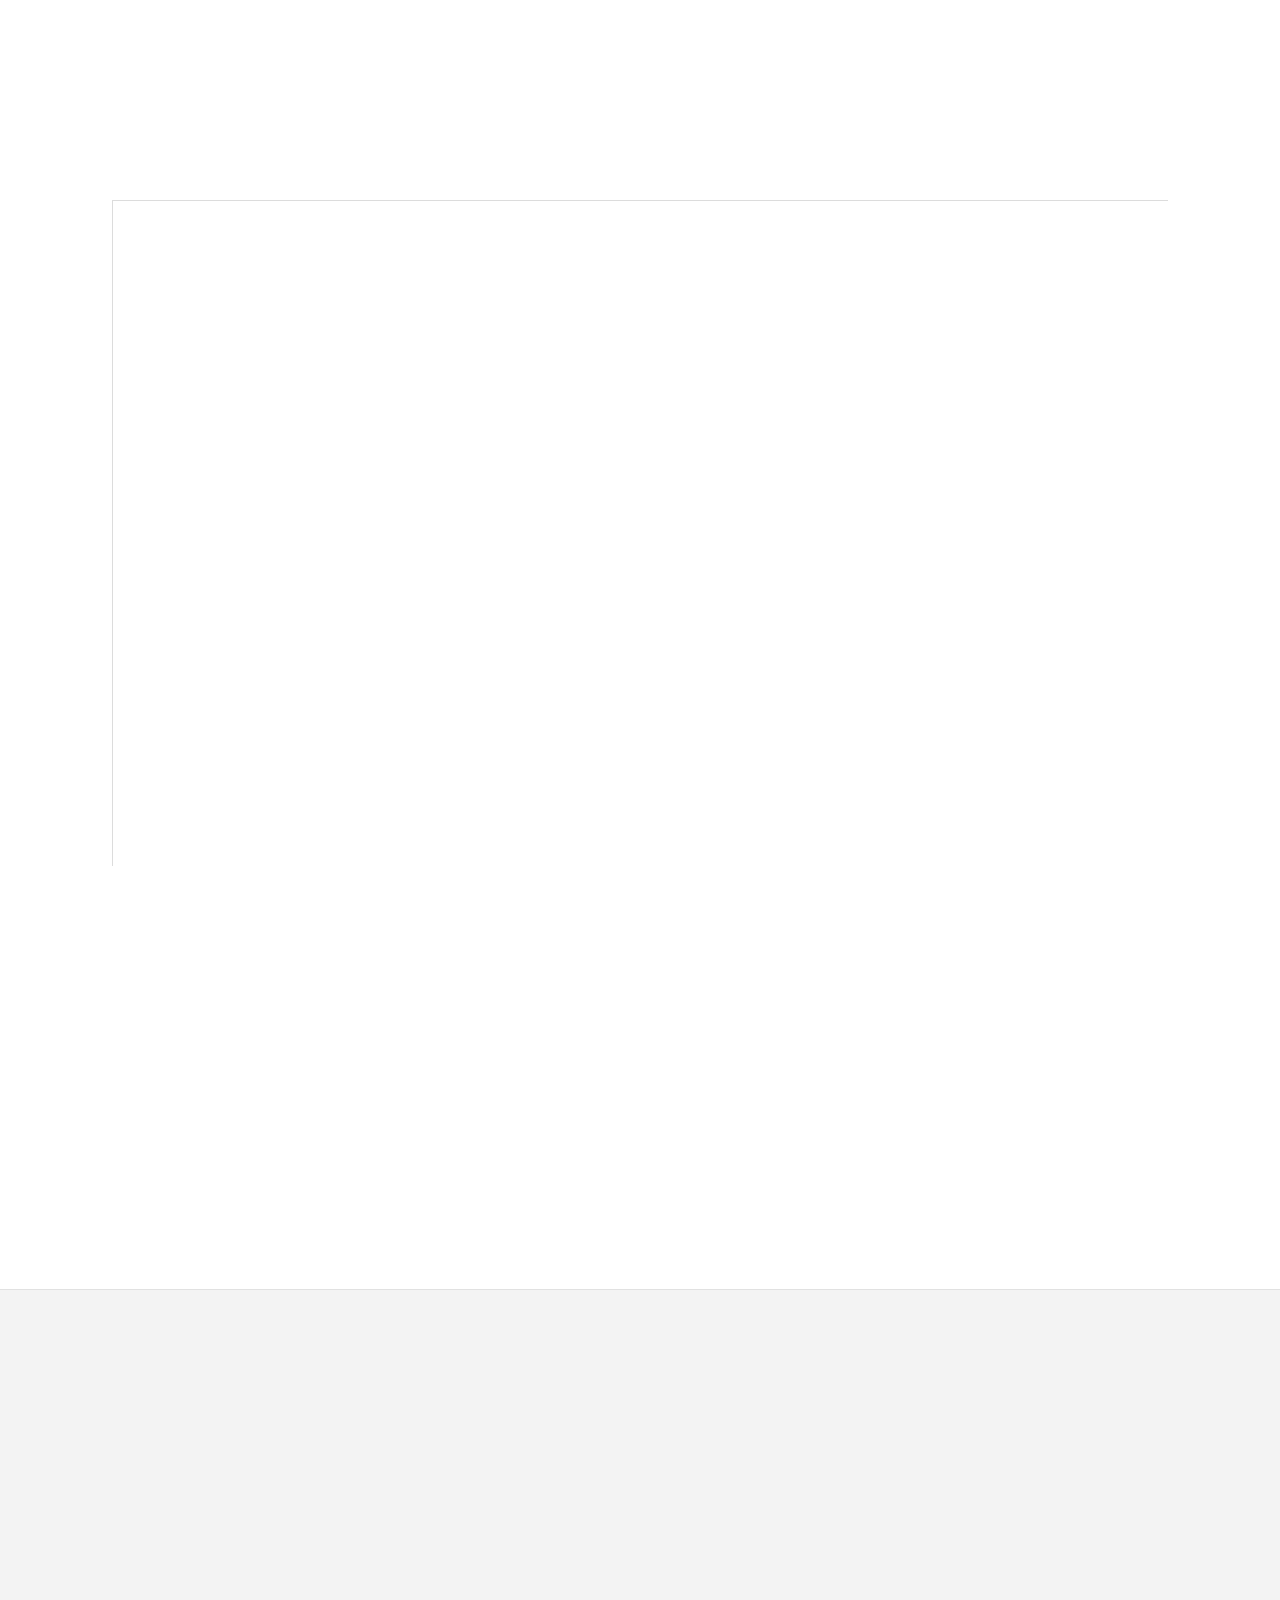
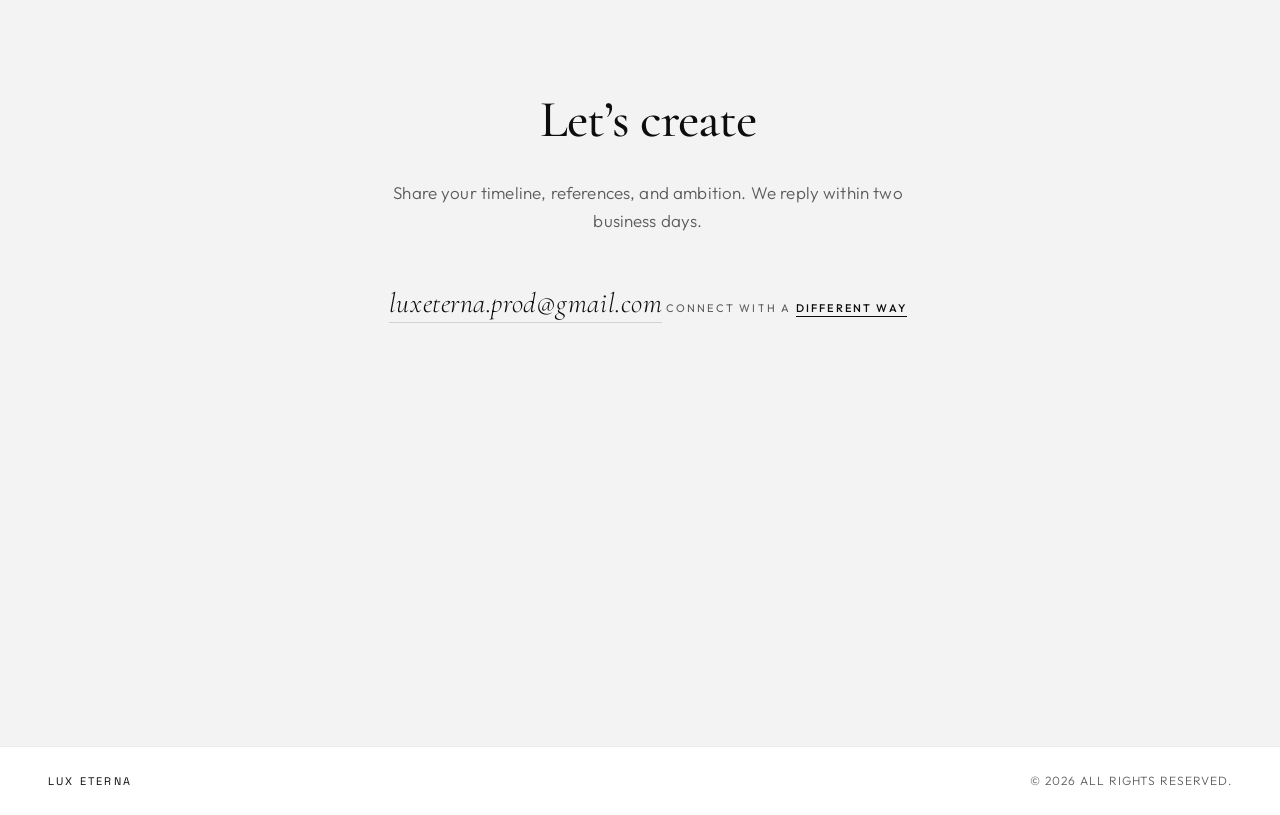
==== commit 2d11a073: "Add full-width shot-deck section with centered collage image and responsive styling Why: Introduce a" ====
--- a/index.html
+++ b/index.html
@@ -210,6 +210,8 @@
           </section>
 
           <!-- Image lightbox modal (vanilla JS) -->
+          
+
           <div id="image-modal" class="image-modal" aria-hidden="true">
             <div class="modal-inner" role="document">
               <button class="close-btn" aria-label="Close image" id="image-modal-close">✕</button>
@@ -293,6 +295,97 @@
             <!-- fallback link removed per request -->
           </div>
         </div>
+      </section>
+
+      <!-- SHOT-DECK: clean full-width black band with centered inner content -->
+      <style>
+        /* Outermost wrapper: full-width black band (override site resets) */
+        .shot-deck {
+          width: 100% !important;
+          background-color: #000000 !important;
+          padding: 64px 0 !important;
+          box-sizing: border-box;
+          margin: 0;
+        }
+        /* Inner content wrapper: constrained and centered */
+        .shot-deck-inner {
+          max-width: 1200px;
+          margin: 0 auto;
+          padding: 0 24px;
+          text-align: center;
+        }
+        .shot-deck-title {
+          margin: 0;
+          font-family: "Outfit", system-ui, -apple-system, "Segoe UI", Roboto, "Helvetica Neue", Arial;
+          text-transform: uppercase;
+          font-weight: 800;
+          color: #ffd400;
+          letter-spacing: 0.12em;
+          font-size: 1.125rem;
+        }
+        .shot-deck-sub {
+          display: block;
+          margin-top: 10px;
+          font-weight: 400;
+          color: #ffd400;
+          opacity: 0.95;
+          font-size: 0.95rem;
+        }
+        .shot-deck-image {
+          margin-top: 28px;
+          display: flex;
+          justify-content: center;
+        }
+        .shot-deck-image img {
+          width: 80%;
+          max-width: 900px;
+          height: auto;
+          display: block;
+          border-radius: 6px;
+        }
+        @media (max-width: 720px) {
+          .shot-deck-image img { width: 100%; max-width: 100%; border-radius: 4px; }
+        }
+        /* Full-width grid that breaks out to the viewport edges */
+        .shot-deck-grid {
+          position: relative;
+          left: 50%;
+          right: 50%;
+          margin-left: -50vw;
+          margin-right: -50vw;
+          width: 100vw;
+          box-sizing: border-box;
+          padding: 12px 24px; /* small horizontal gutter */
+          display: grid;
+          grid-template-columns: repeat(auto-fit, minmax(280px, 1fr));
+          gap: 12px;
+          align-items: center;
+          grid-auto-rows: auto;
+        }
+        .shot-deck-grid .tile {
+          display: block;
+        }
+        .shot-deck-grid .tile img {
+          width: 100%;
+          height: auto;
+          object-fit: contain;
+          display: block;
+          border-radius: 6px;
+          background: #000;
+        }
+        @media (max-width: 900px) {
+          .shot-deck-grid .tile img { border-radius: 4px; }
+        }
+      </style>
+
+      <section class="shot-deck" aria-labelledby="shot-deck-heading">
+        <div class="shot-deck-inner">
+          <h3 id="shot-deck-heading" class="shot-deck-title">SHOT-DECK</h3>
+          <p class="shot-deck-sub">A glimpse into our worlds</p>
+        </div>
+
+        <!-- Full-width image grid that breaks out of the centered container -->
+        <div class="shot-deck-grid" id="shot-deck-grid" role="list" aria-label="Shot deck images"></div>
       </section>
 
       <section class="services" id="services">
@@ -630,6 +723,24 @@
         startAuto();
       })();
     </script>
+  <script>
+    // Populate the shot-deck with the single collage image provided
+    (function () {
+      const src = './screenshots/scrennshots_grid.png';
+      const grid = document.getElementById('shot-deck-grid');
+      if (!grid) return;
+      grid.innerHTML = '';
+      const tile = document.createElement('div');
+      tile.className = 'tile';
+      const img = document.createElement('img');
+      img.src = encodeURI(src);
+      img.alt = 'Shot deck collage';
+      img.loading = 'lazy';
+      tile.appendChild(img);
+      grid.appendChild(tile);
+    })();
+  </script>
+    <!-- shot-deck grid removed — section displays only the single screenshots_grid.jpg image -->
     <script src="script.js"></script>
   </body>
 </html>
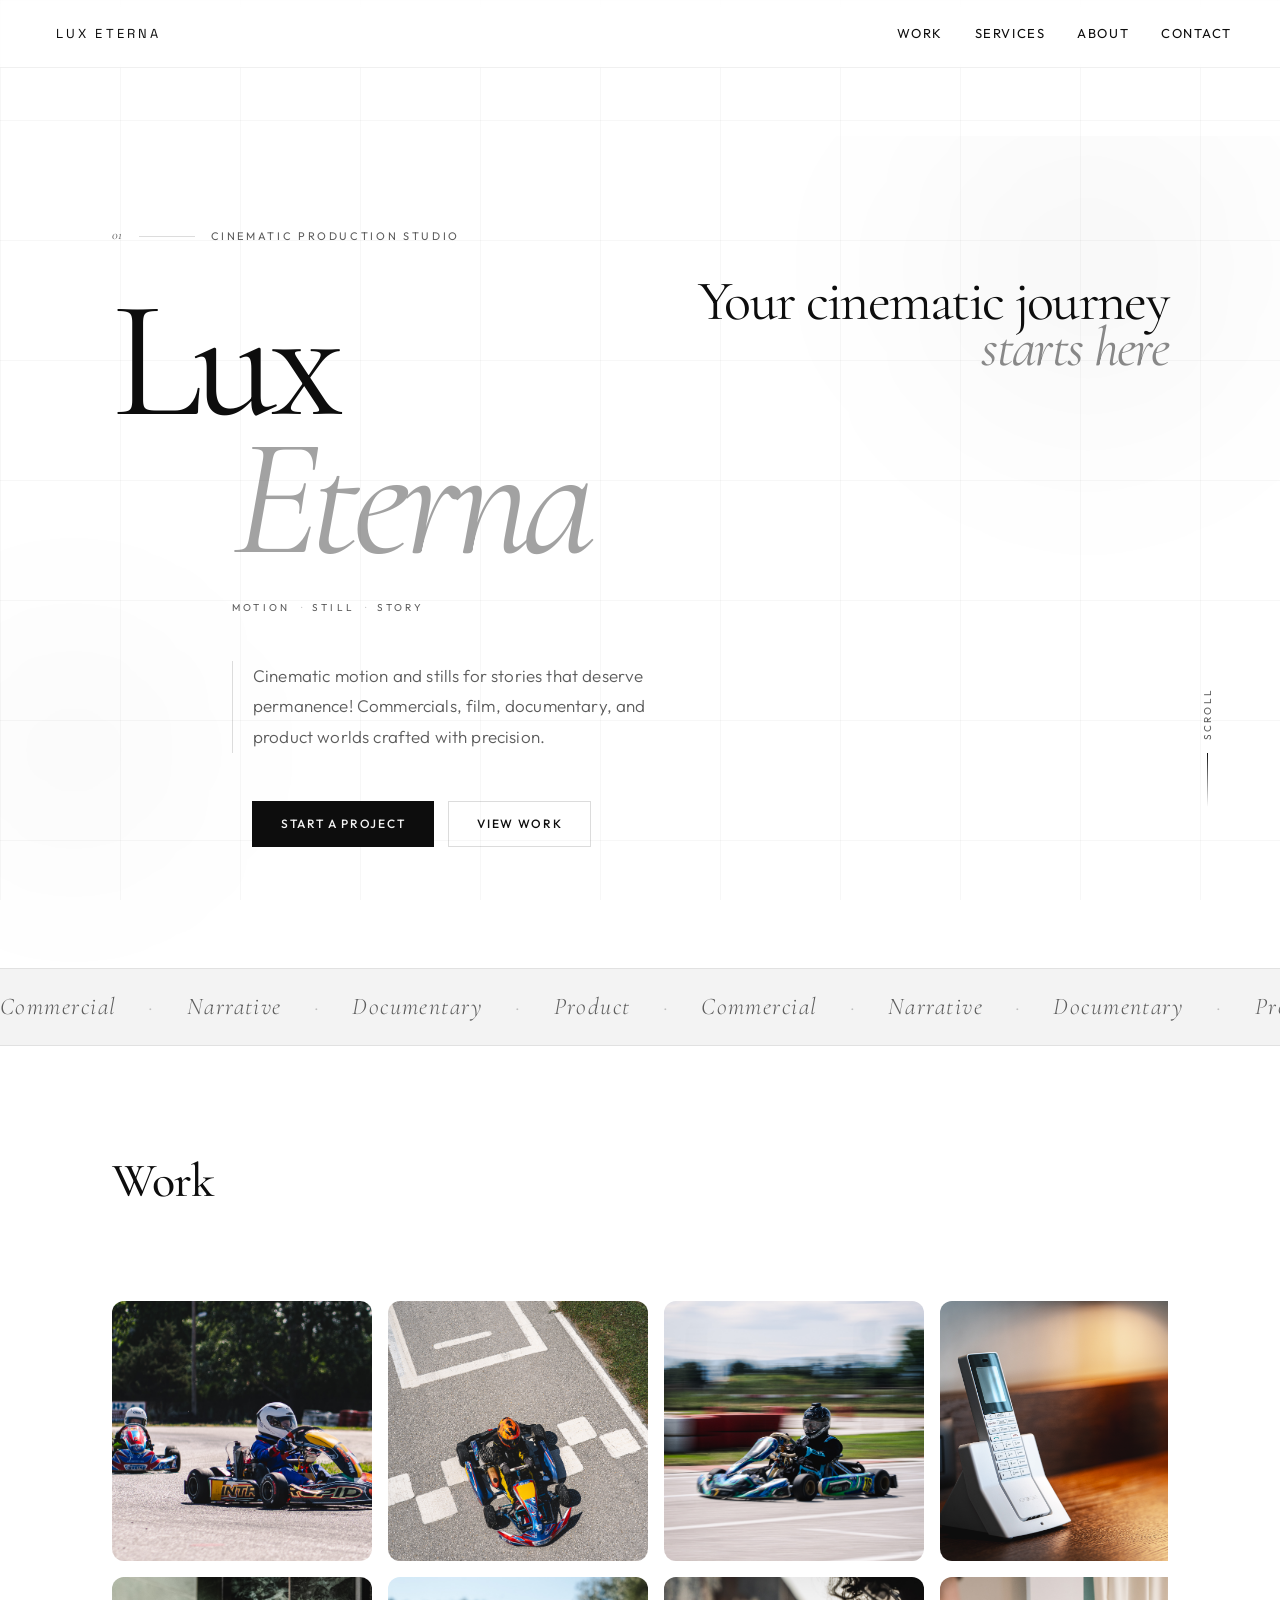
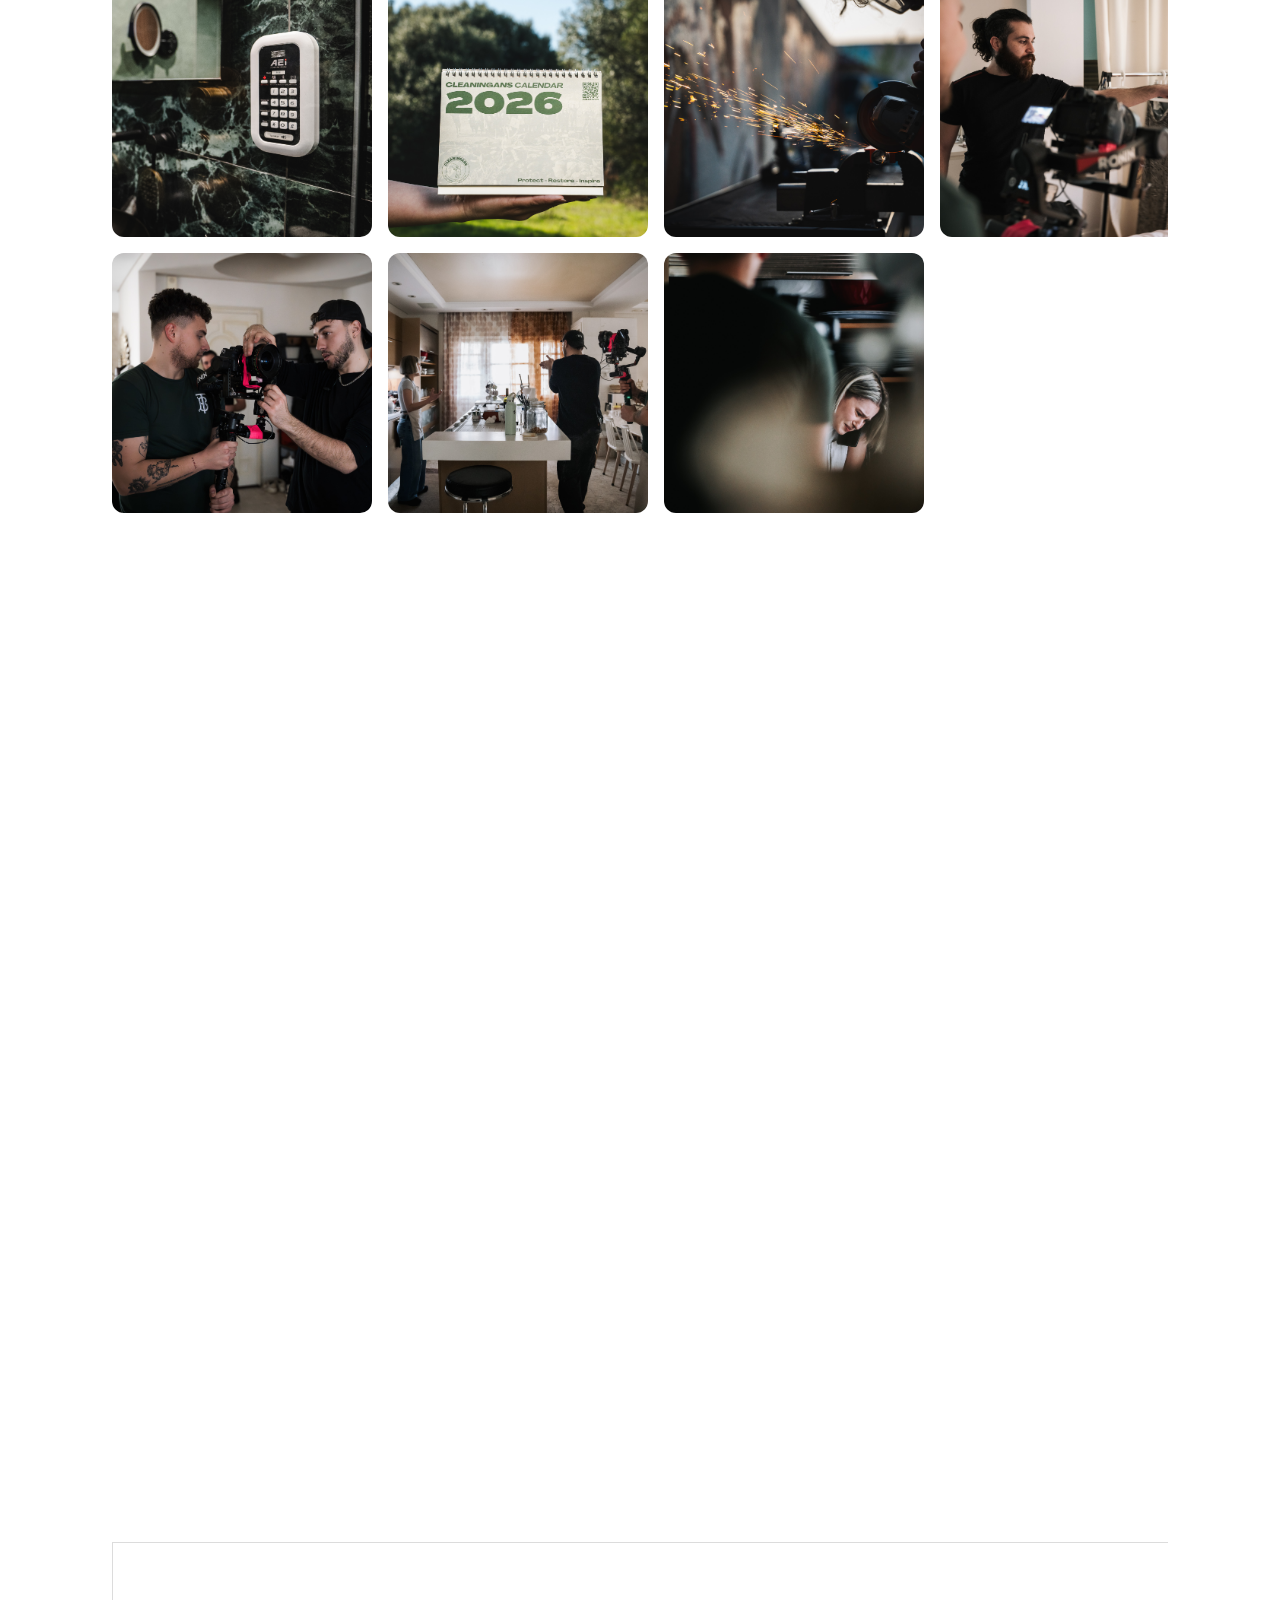
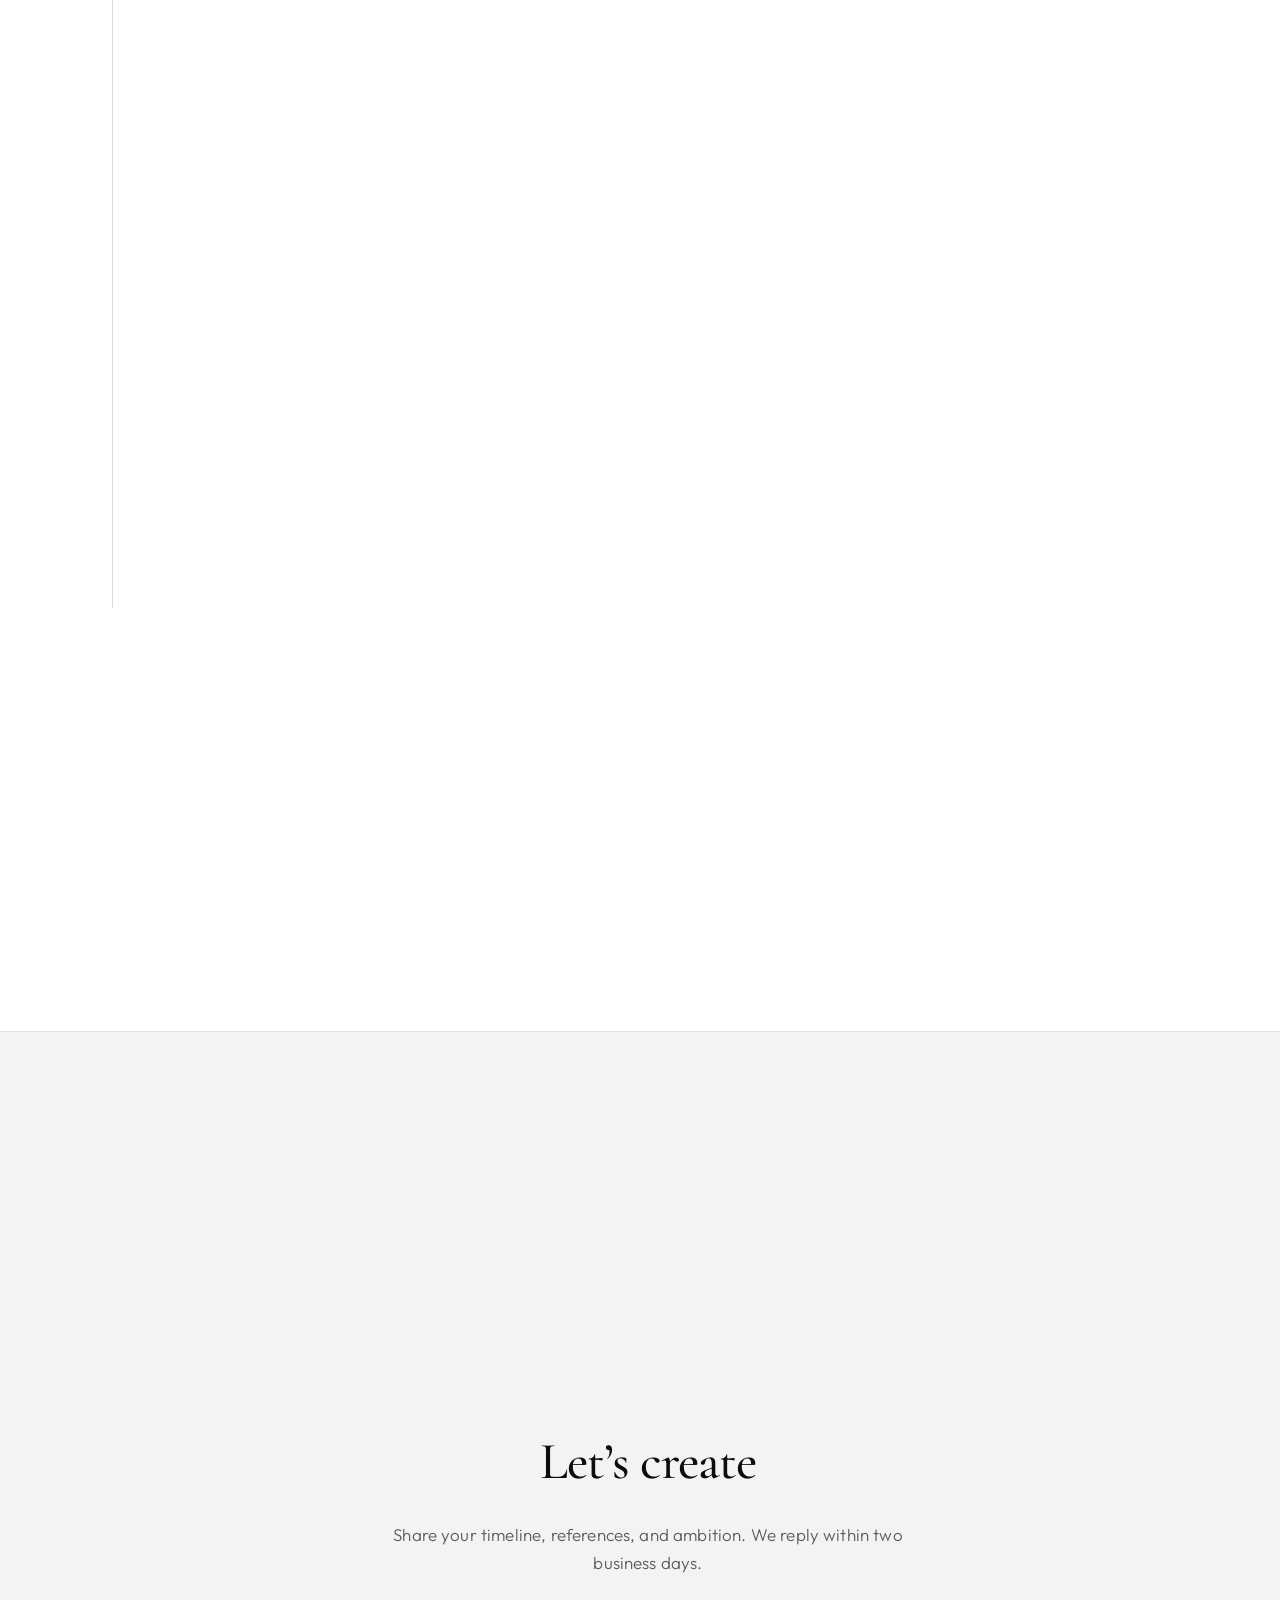
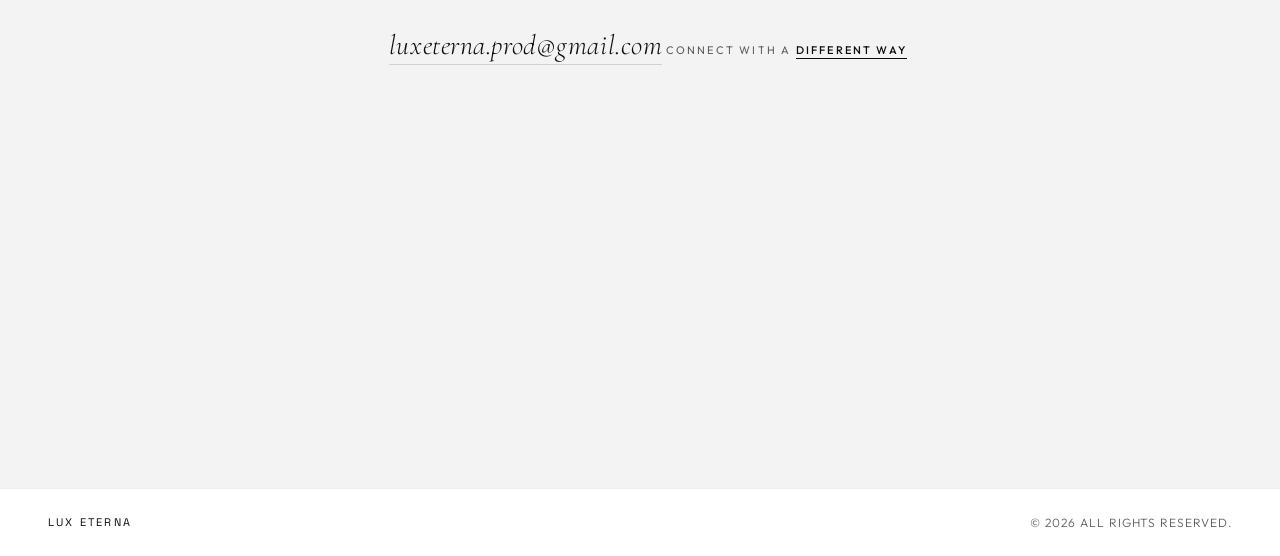
==== commit 8bdf07e1: "Revert "Add full-width shot-deck section with centered collage image and responsive styling" This re" ====
--- a/index.html
+++ b/index.html
@@ -210,8 +210,6 @@
           </section>
 
           <!-- Image lightbox modal (vanilla JS) -->
-          
-
           <div id="image-modal" class="image-modal" aria-hidden="true">
             <div class="modal-inner" role="document">
               <button class="close-btn" aria-label="Close image" id="image-modal-close">✕</button>
@@ -295,97 +293,6 @@
             <!-- fallback link removed per request -->
           </div>
         </div>
-      </section>
-
-      <!-- SHOT-DECK: clean full-width black band with centered inner content -->
-      <style>
-        /* Outermost wrapper: full-width black band (override site resets) */
-        .shot-deck {
-          width: 100% !important;
-          background-color: #000000 !important;
-          padding: 64px 0 !important;
-          box-sizing: border-box;
-          margin: 0;
-        }
-        /* Inner content wrapper: constrained and centered */
-        .shot-deck-inner {
-          max-width: 1200px;
-          margin: 0 auto;
-          padding: 0 24px;
-          text-align: center;
-        }
-        .shot-deck-title {
-          margin: 0;
-          font-family: "Outfit", system-ui, -apple-system, "Segoe UI", Roboto, "Helvetica Neue", Arial;
-          text-transform: uppercase;
-          font-weight: 800;
-          color: #ffd400;
-          letter-spacing: 0.12em;
-          font-size: 1.125rem;
-        }
-        .shot-deck-sub {
-          display: block;
-          margin-top: 10px;
-          font-weight: 400;
-          color: #ffd400;
-          opacity: 0.95;
-          font-size: 0.95rem;
-        }
-        .shot-deck-image {
-          margin-top: 28px;
-          display: flex;
-          justify-content: center;
-        }
-        .shot-deck-image img {
-          width: 80%;
-          max-width: 900px;
-          height: auto;
-          display: block;
-          border-radius: 6px;
-        }
-        @media (max-width: 720px) {
-          .shot-deck-image img { width: 100%; max-width: 100%; border-radius: 4px; }
-        }
-        /* Full-width grid that breaks out to the viewport edges */
-        .shot-deck-grid {
-          position: relative;
-          left: 50%;
-          right: 50%;
-          margin-left: -50vw;
-          margin-right: -50vw;
-          width: 100vw;
-          box-sizing: border-box;
-          padding: 12px 24px; /* small horizontal gutter */
-          display: grid;
-          grid-template-columns: repeat(auto-fit, minmax(280px, 1fr));
-          gap: 12px;
-          align-items: center;
-          grid-auto-rows: auto;
-        }
-        .shot-deck-grid .tile {
-          display: block;
-        }
-        .shot-deck-grid .tile img {
-          width: 100%;
-          height: auto;
-          object-fit: contain;
-          display: block;
-          border-radius: 6px;
-          background: #000;
-        }
-        @media (max-width: 900px) {
-          .shot-deck-grid .tile img { border-radius: 4px; }
-        }
-      </style>
-
-      <section class="shot-deck" aria-labelledby="shot-deck-heading">
-        <div class="shot-deck-inner">
-          <h3 id="shot-deck-heading" class="shot-deck-title">SHOT-DECK</h3>
-          <p class="shot-deck-sub">A glimpse into our worlds</p>
-        </div>
-
-        <!-- Full-width image grid that breaks out of the centered container -->
-        <div class="shot-deck-grid" id="shot-deck-grid" role="list" aria-label="Shot deck images"></div>
       </section>
 
       <section class="services" id="services">
@@ -723,24 +630,6 @@
         startAuto();
       })();
     </script>
-  <script>
-    // Populate the shot-deck with the single collage image provided
-    (function () {
-      const src = './screenshots/scrennshots_grid.png';
-      const grid = document.getElementById('shot-deck-grid');
-      if (!grid) return;
-      grid.innerHTML = '';
-      const tile = document.createElement('div');
-      tile.className = 'tile';
-      const img = document.createElement('img');
-      img.src = encodeURI(src);
-      img.alt = 'Shot deck collage';
-      img.loading = 'lazy';
-      tile.appendChild(img);
-      grid.appendChild(tile);
-    })();
-  </script>
-    <!-- shot-deck grid removed — section displays only the single screenshots_grid.jpg image -->
     <script src="script.js"></script>
   </body>
 </html>
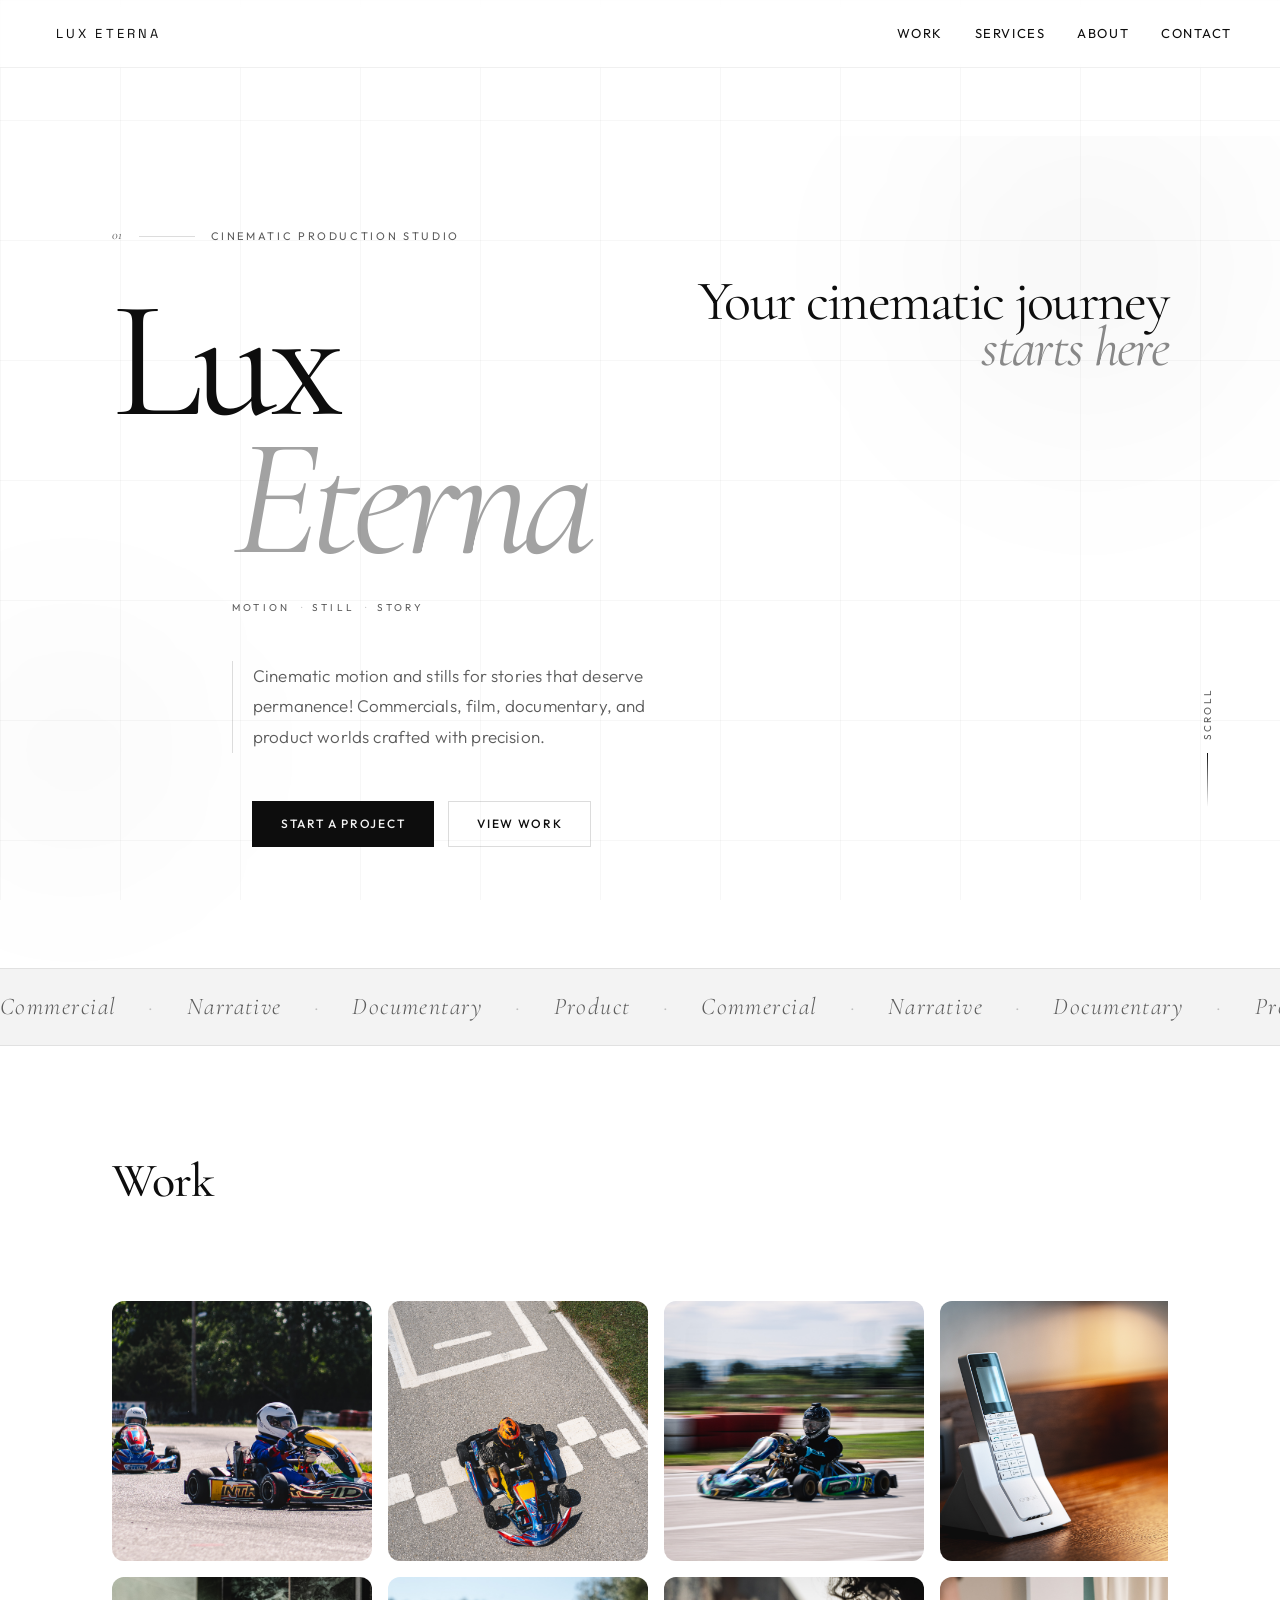
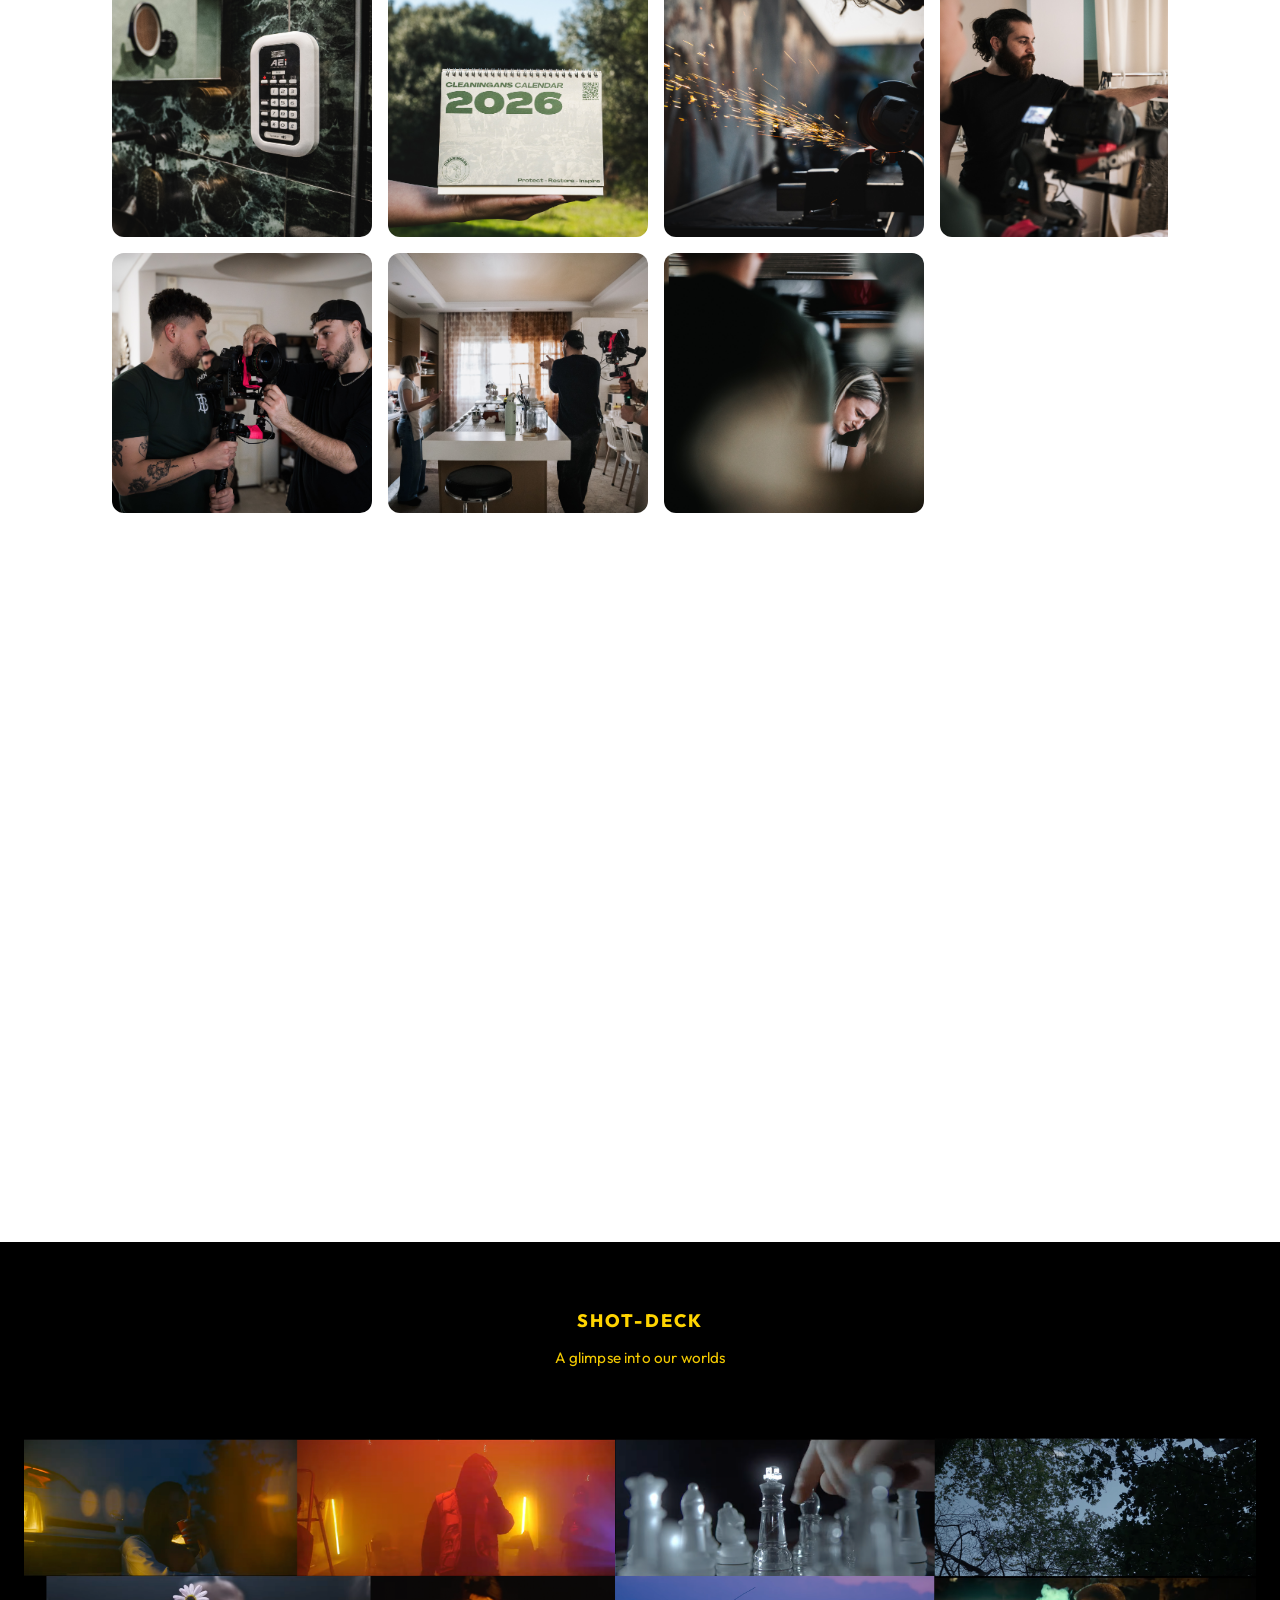
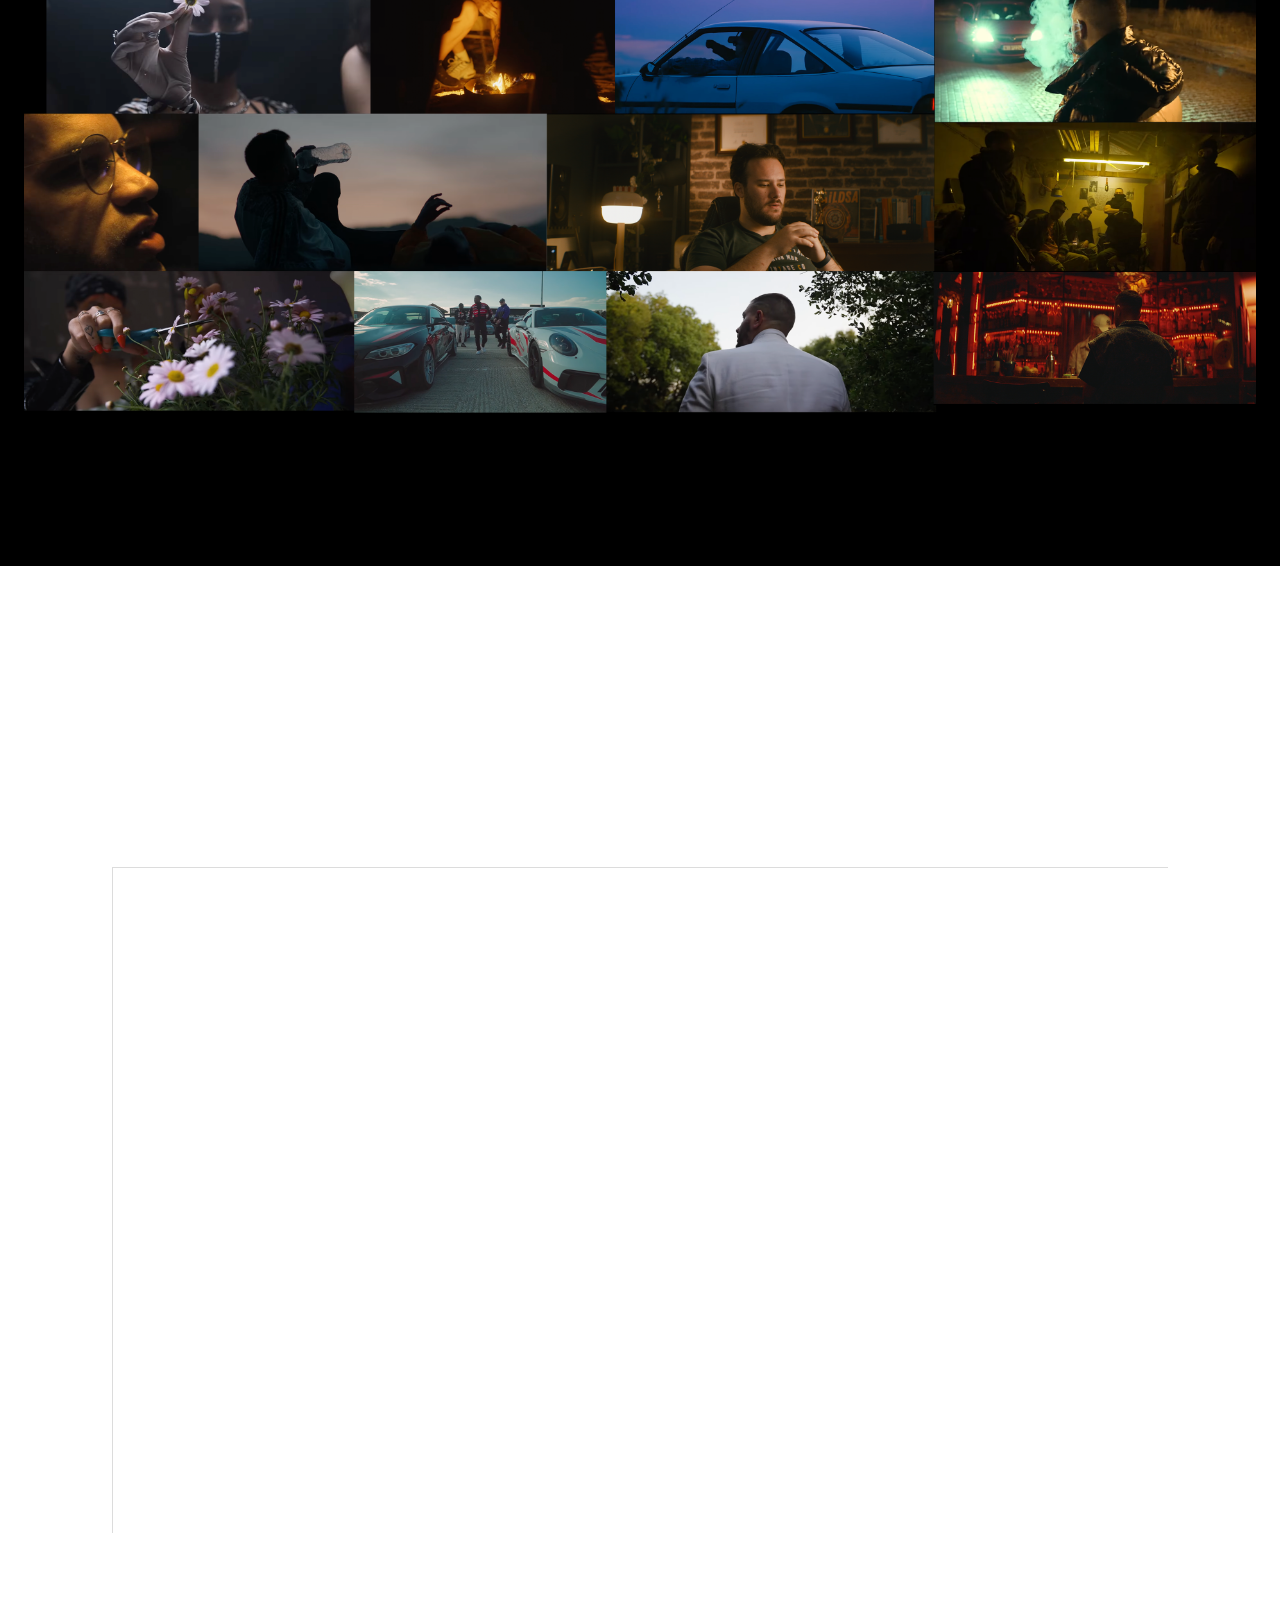
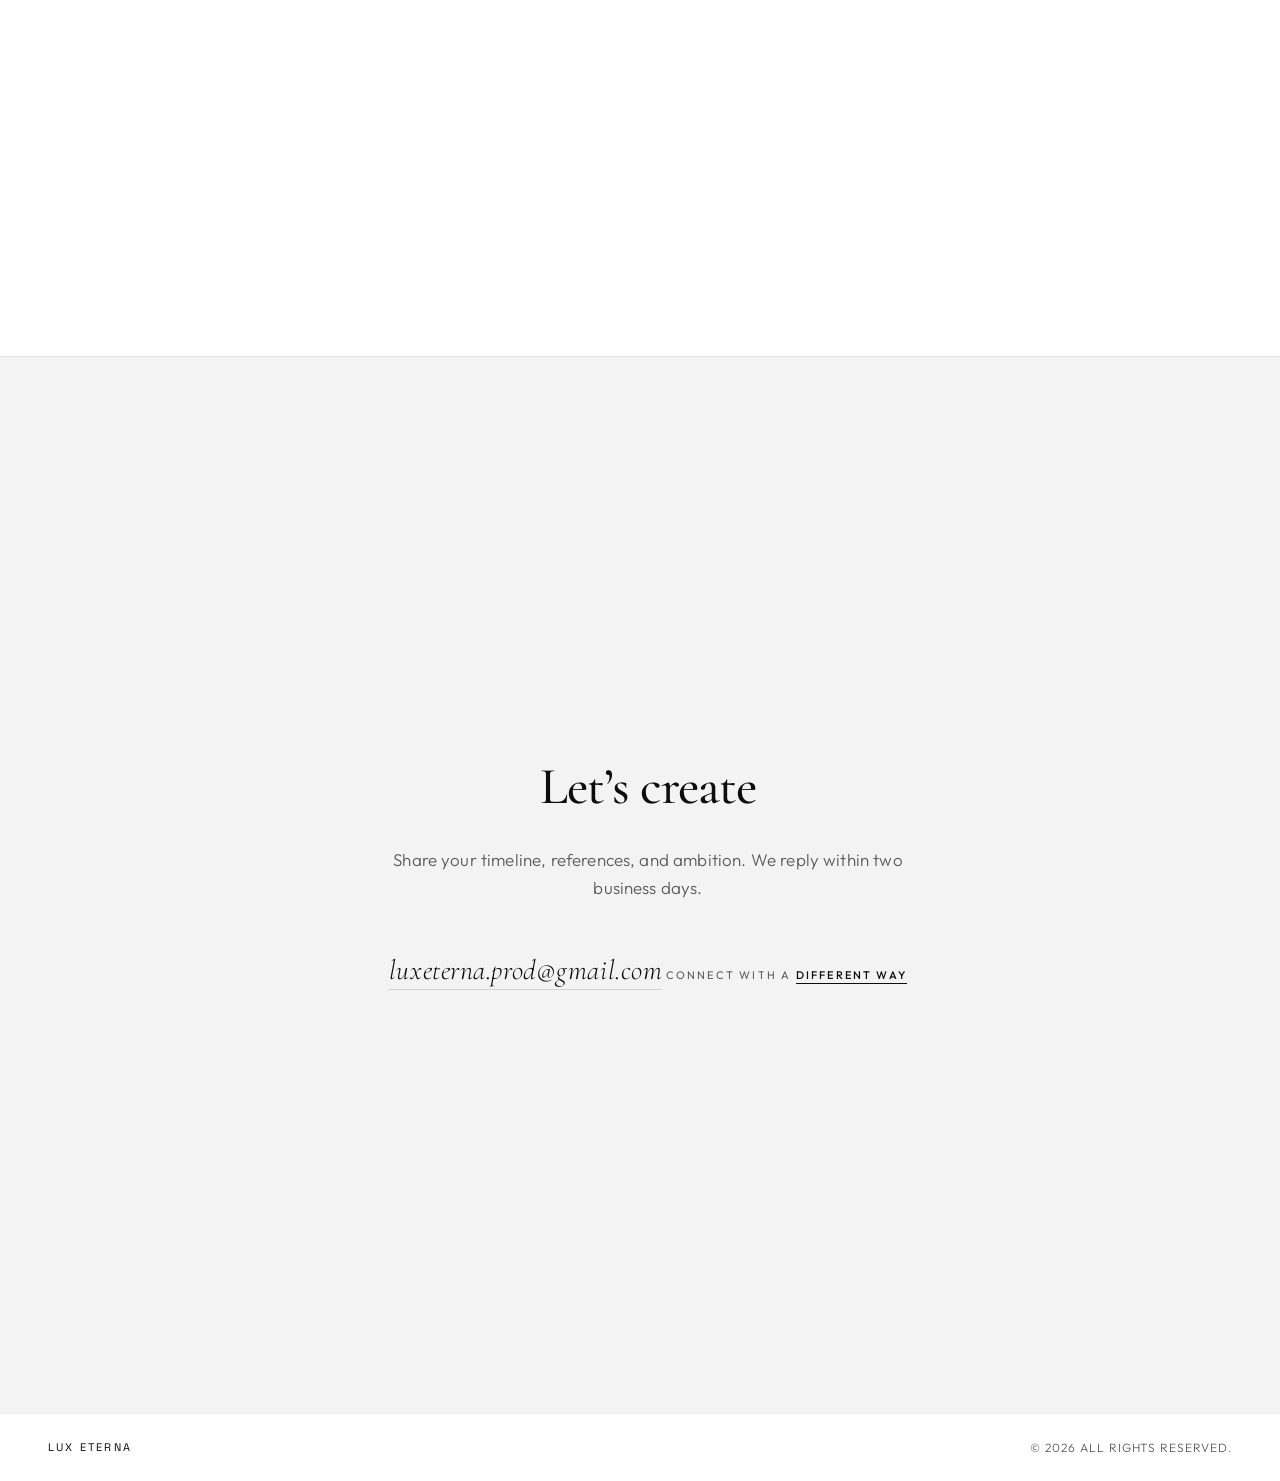
==== commit e54a0a3b: "edge-to-edge shot deck grid" ====
--- a/index.html
+++ b/index.html
@@ -294,6 +294,94 @@
           </div>
         </div>
       </section>
+
+      <!-- SHOT-DECK: full-width black band with centered content and single collage image -->
+      <style>
+        .shot-deck {
+          width: 100% !important;
+          background-color: #000 !important;
+          padding: 64px 0 !important;
+          box-sizing: border-box;
+          margin: 0;
+        }
+        .shot-deck-inner {
+          max-width: 1200px;
+          margin: 0 auto;
+          padding: 0 24px;
+          text-align: center;
+        }
+        .shot-deck-title {
+          margin: 0;
+          font-family: "Outfit", system-ui, -apple-system, "Segoe UI", Roboto, "Helvetica Neue", Arial;
+          text-transform: uppercase;
+          font-weight: 800;
+          color: #ffd400;
+          letter-spacing: 0.12em;
+          font-size: 1.125rem;
+        }
+        .shot-deck-sub {
+          display: block;
+          margin-top: 10px;
+          font-weight: 400;
+          color: #ffd400;
+          opacity: 0.95;
+          font-size: 0.95rem;
+        }
+        .shot-deck-grid {
+          /* Full-width breakout for the image */
+          position: relative;
+          left: 50%;
+          right: 50%;
+          margin-left: -50vw;
+          margin-right: -50vw;
+          width: 100vw;
+          box-sizing: border-box;
+          padding: 12px 24px;
+          display: flex;
+          justify-content: center;
+        }
+        .shot-deck-grid .tile img {
+          width: 100%;
+          max-width: 1600px;
+          height: auto;
+          object-fit: contain;
+          display: block;
+          border-radius: 6px;
+          background: #000;
+        }
+        @media (max-width: 720px) {
+          .shot-deck-grid { padding: 8px 12px; }
+          .shot-deck-grid .tile img { border-radius: 4px; }
+        }
+      </style>
+
+      <section class="shot-deck" aria-labelledby="shot-deck-heading">
+        <div class="shot-deck-inner">
+          <h3 id="shot-deck-heading" class="shot-deck-title">SHOT-DECK</h3>
+          <p class="shot-deck-sub">A glimpse into our worlds</p>
+        </div>
+
+        <div class="shot-deck-grid" id="shot-deck-grid" role="list" aria-label="Shot deck image">
+          <!-- populated by script -->
+        </div>
+      </section>
+
+      <script>
+        (function () {
+          const src = './screenshots/scrennshots_grid.png';
+          const grid = document.getElementById('shot-deck-grid');
+          if (!grid) return;
+          grid.innerHTML = '';
+          const tile = document.createElement('div');
+          tile.className = 'tile';
+          const img = document.createElement('img');
+          img.src = encodeURI(src);
+          img.alt = 'Shot deck collage';
+          img.loading = 'lazy';
+          tile.appendChild(img);
+          grid.appendChild(tile);
+        })();
+      </script>
 
       <section class="services" id="services">
         <div class="section-head reveal">
